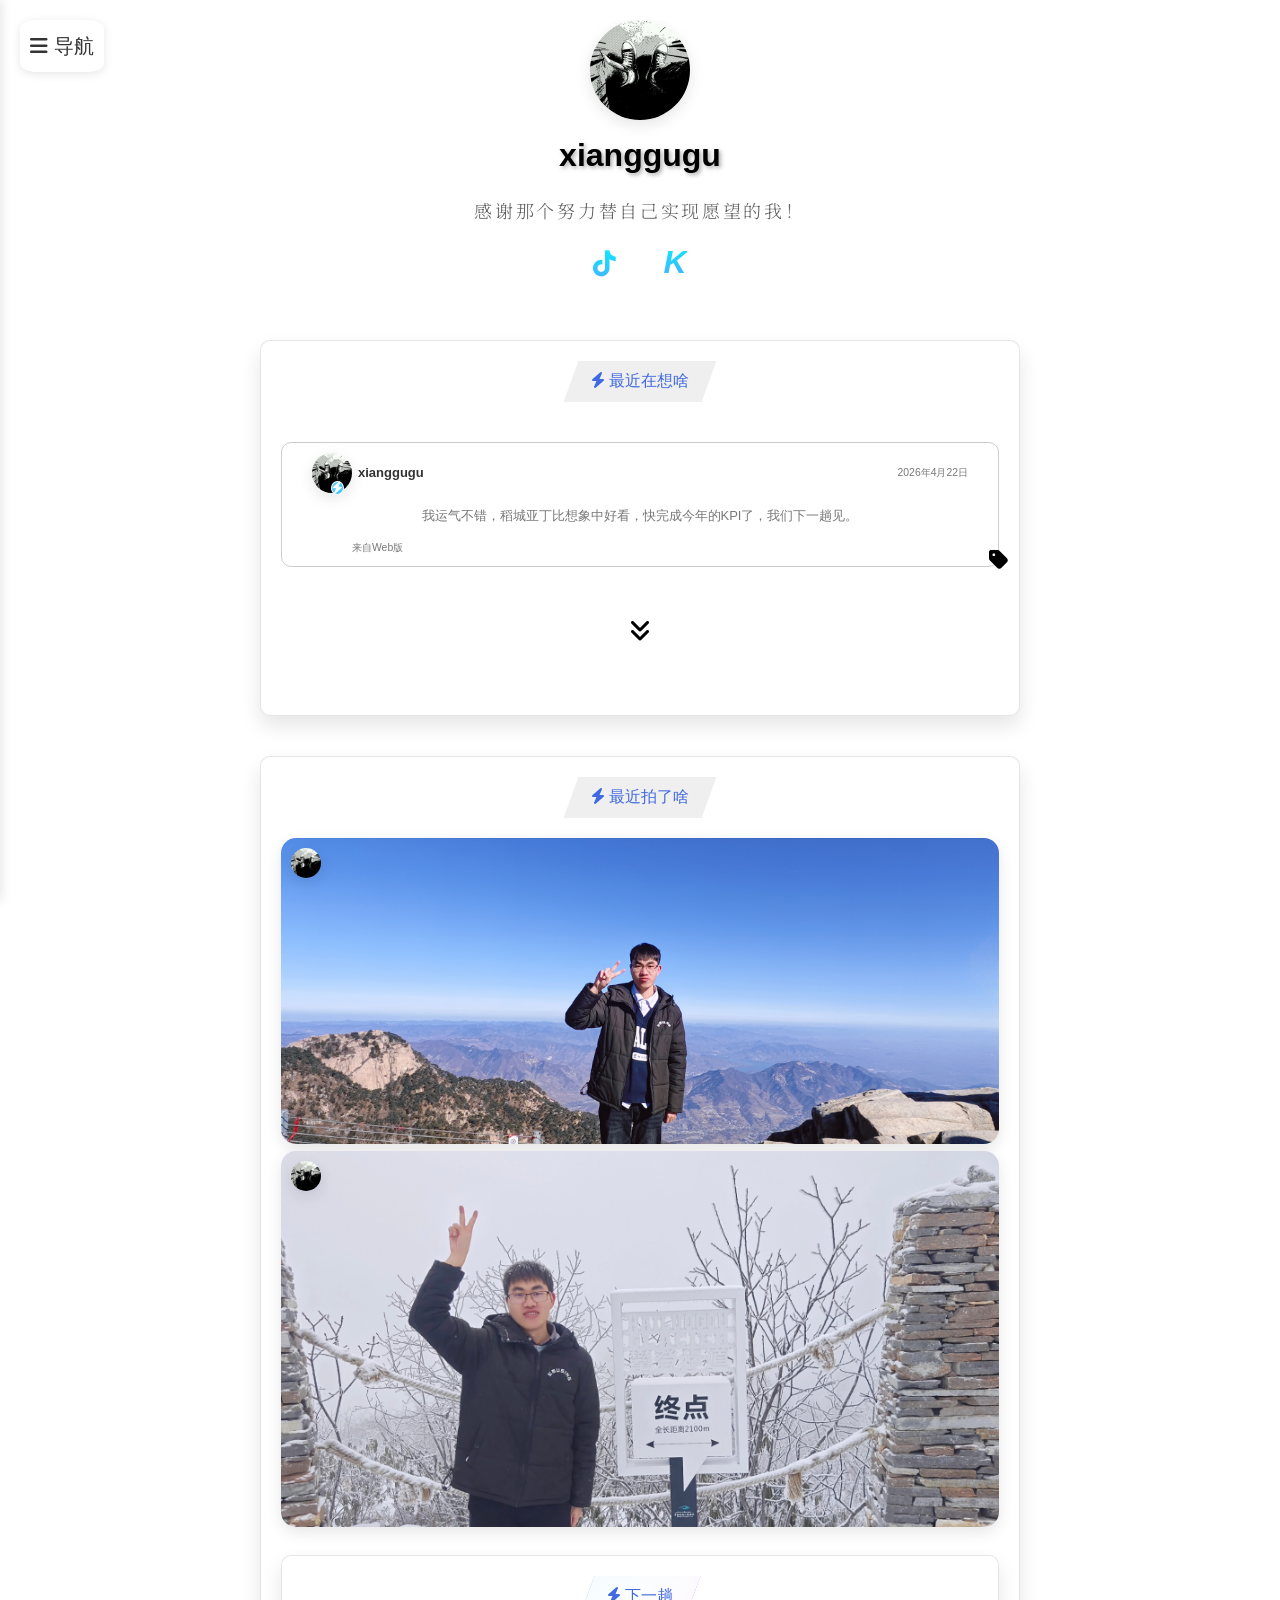
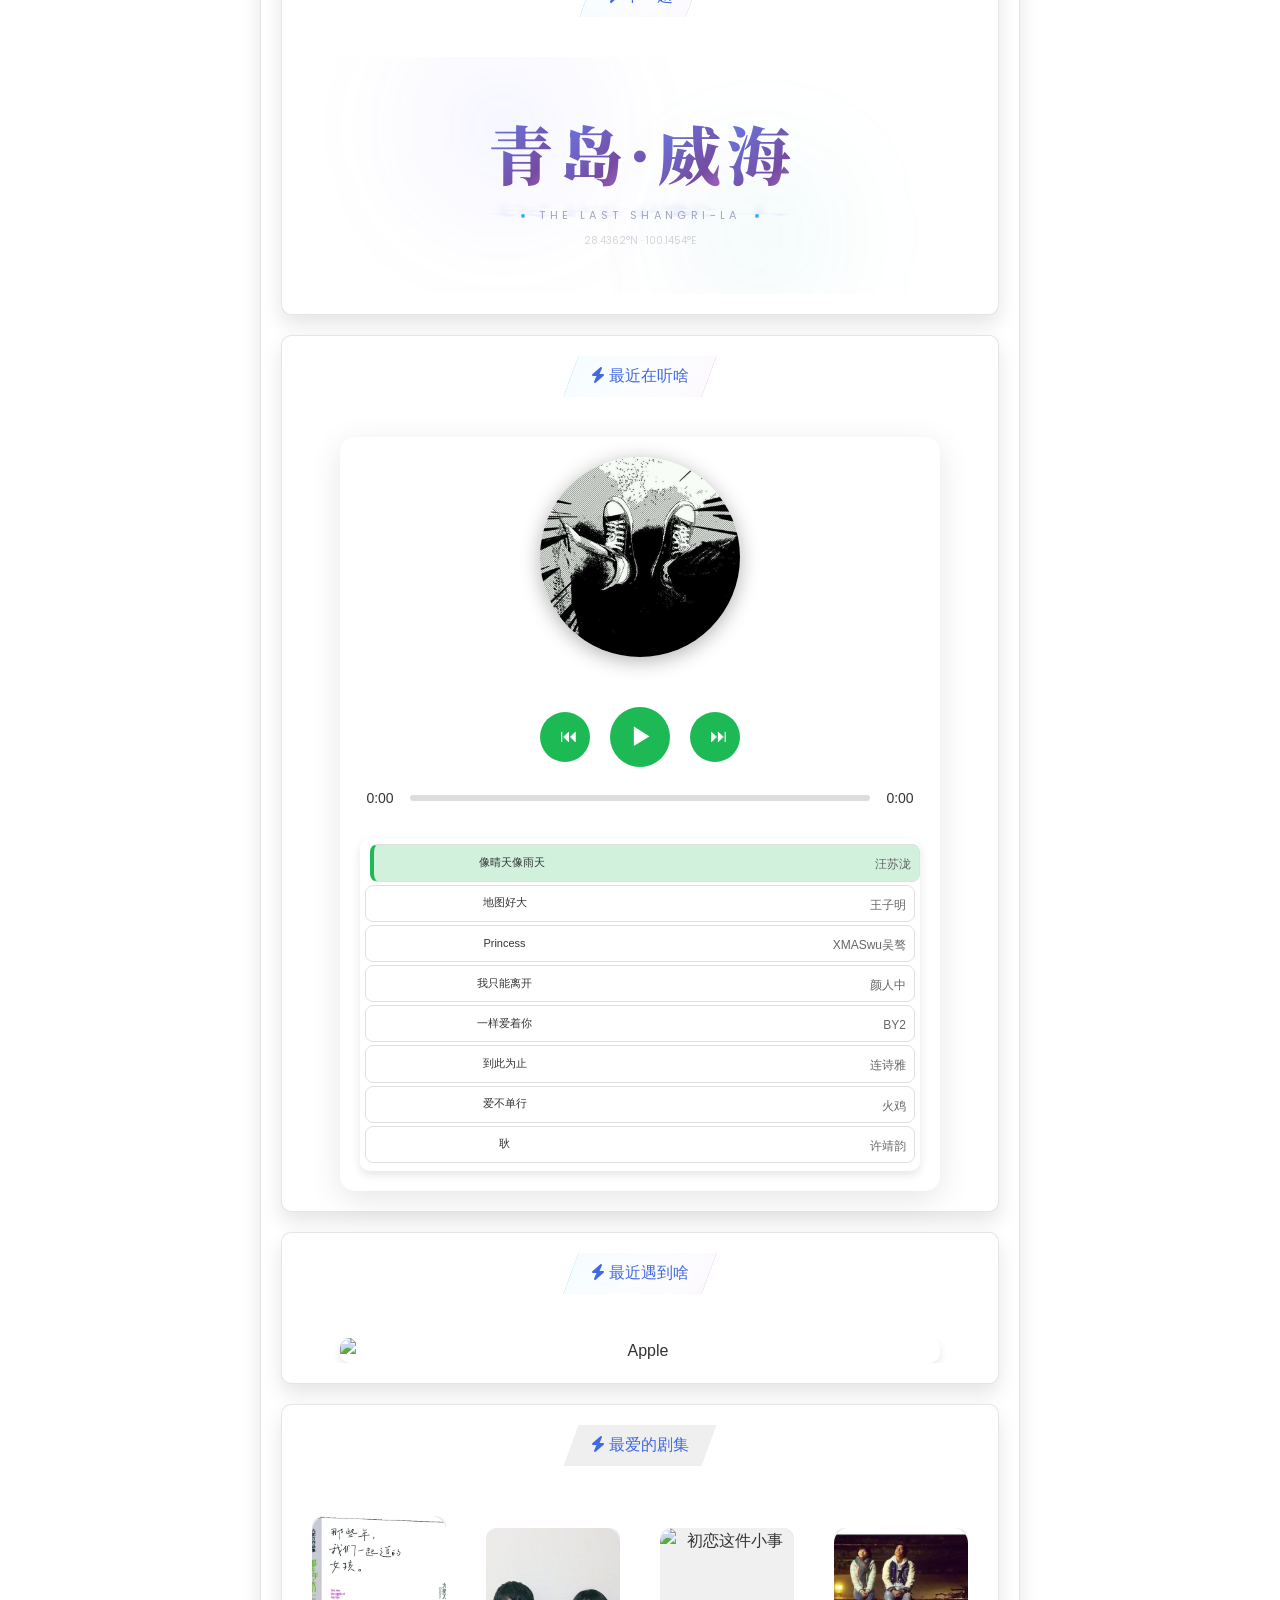
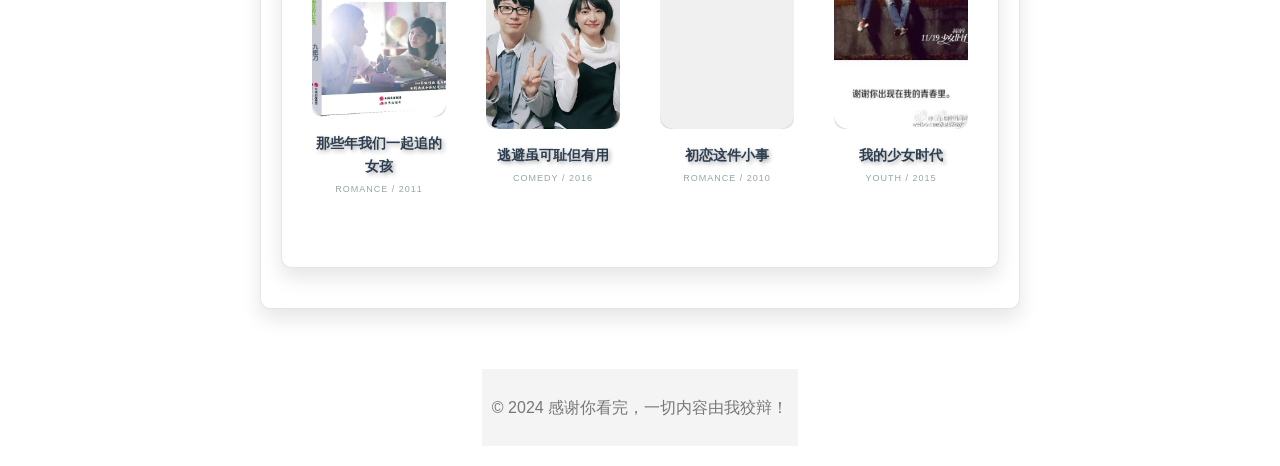
==== index.html @ d89e1ee8 "Update index.html" ====
<!DOCTYPE html>
<html lang="zh-CN">

<head>
	<meta charset="UTF-8">
	<!-- 其他标签 -->

	<meta name="viewport" content="width=device-width, initial-scale=1.0">
	<title>小罗的树屋</title>
	<link rel="preload" href="./3.woff2" as="font" type="font/woff2" crossorigin>
	<link rel="stylesheet" href="https://cdnjs.cloudflare.com/ajax/libs/animate.css/4.1.1/animate.min.css">
	<link rel="stylesheet" href="./style.css">
	<link rel="stylesheet" href="https://cdnjs.cloudflare.com/ajax/libs/aos/2.3.4/aos.css">
	<link href="https://fonts.googleapis.com/css2?family=Roboto+Slab:wght@400;700&display=swap" rel="stylesheet">
	<link rel="stylesheet" href="https://cdnjs.cloudflare.com/ajax/libs/font-awesome/5.15.3/css/all.min.css">
	<link href="https://at.alicdn.com/t/font_2410206_ecrz9h8xp6g.css" rel="stylesheet">
	<link rel="stylesheet" href="https://cdnjs.cloudflare.com/ajax/libs/font-awesome/6.4.0/css/all.min.css">
	<link href="https://fonts.googleapis.com/css2?family=Poppins:wght@300;400;600&display=swap" rel="stylesheet">
	<link href="https://fonts.googleapis.com/css2?family=Noto+Serif+SC:wght@700;900&display=swap" rel="stylesheet">


	<style>
		/* 使用 Flex 布局重新组织页面主体 */
		body {
			display: flex;
			flex-direction: column;
			align-items: center;

		}

		#treehouse,
		#tourist-photos,
		#my-house,
		#vlog,
		#interesting,
		#wishlist,
		#favorite-shows,
		#music-matrix,
		#little-secret,
		#travel-diary {
			width: 100%;
			margin: 20px 0;
			box-shadow: 0 10px 20px rgba(0, 0, 0, 0.1);

		}



		header {
			text-align: center;
			margin-bottom: 40px;
			position: relative;
		}

		header img {
			border-radius: 50%;
			width: 100px;
			height: 100px;
		}

		header h1 {
			margin: 10px 0;
			text-shadow: 2px 2px 4px #aaa;
		}

		.social-links {
			margin-top: 10px;
		}

		.social-links a {
			margin: 0 10px;
			display: inline-block;
		}

		.social-links img {
			width: 24px;
			height: 24px;
			border-radius: 50%;
		}

		.profile-nav {

			top: 10%;
			right: 70%;
			background-color: #333;
			color: #fff;

			border-radius: 20px;
			font-size: 16px;

			opacity: 0;


		}

		.content {
			margin-bottom: 40px;
			padding: 20px;
			border-radius: 10px;
			background-color: #fff;
			box-shadow: 0 4px 8px rgba(0, 0, 0, 0.1);
		}

		.blurred-border {
			border: 1px solid rgba(0, 0, 0, 0.1);
			box-shadow: 0 8px 16px rgba(0, 0, 0, 0.2);
			transition: box-shadow 0.3s ease-in-out;
		}

		.blurred-border:hover {
			box-shadow: 0 16px 32px rgba(0, 0, 0, 0.4);
		}

		.projects,
		.wishlist,
		.apple,
		.places {
			margin-bottom: 40px;
		}

		.projects,
		.wishlist {
			display: flex;
			justify-content: space-between;
			flex-wrap: wrap;
		}

		.project,
		.wish {
			flex: 1 1 calc(25% - 20px);
			margin-bottom: 20px;
			text-align: center;
			opacity: 0;
			animation: fadeIn 1s forwards;
			border-radius: 10px;
		}

		.project img,
		.wish img {
			width: 100%;
			max-width: 150px;
			display: block;
			margin: 0 auto 10px;
			border-radius: 10px;
		}

		.articles .article {

			opacity: 0;
			animation: fadeIn 1s forwards;
		}

		.apple-container {
			overflow: hidden;
			/* 防止图片放大时溢出容器 */
			display: flex;
			align-items: center;
			justify-content: center;
		}

		.apple img {
			width: 150px;
			margin-right: 20px;
			border-radius: 10px;
		}

		.apple .description {
			transition: opacity 0.5s;
		}

		.apple .description.hidden {
			opacity: 0;
		}

		.apple .extra-info {
			display: none;
			transition: opacity 0.5s;
		}

		.apple .description.hidden+.extra-info {
			display: block;
			opacity: 1;
		}

		.places img {
			width: 150px;
			display: block;
			margin: 0 auto 10px;
			border-radius: 10px;
		}

		.places p {
			text-align: center;
		}

		.footer {
			text-align: center;
			padding: 10px;
			background-color: #f4f4f4;
			margin-top: 40px;
		}

		@keyframes fadeIn {
			to {
				opacity: 1;
			}
		}

		.fade-in {
			animation: fadeIn 2s ease-in-out;
		}

		.happy-moments img {
			width: 100%;
			border-radius: 10px;
			margin-bottom: 10px;
		}

		.favorite-singers {
			display: flex;
			flex-wrap: wrap;
			justify-content: space-between;
		}

		.favorite-singers .singer {
			flex: 1 1 calc(33% - 10px);
			text-align: center;
			margin-bottom: 20px;
		}

		.favorite-singers .singer img {
			border-radius: 50%;
			width: 100px;
			height: 100px;
			display: block;
			margin: 0 auto 10px;
		}

		.singers-container {
			display: flex;
			flex-wrap: wrap;
			justify-content: space-between;
		}

		.singer {
			flex: 1 1 calc(50% - 10px);
			/* 每个歌手占据一半宽度，并留有适当的间距 */
			text-align: center;
			margin-bottom: 20px;
		}

		.singer img {
			border-radius: 50%;
			width: 100px;
			height: 100px;
			display: block;
			margin: 0 auto 10px;
		}

		h2,
		h3 {
			text-shadow: 2px 2px 4px #aaa;
		}

		p {
			text-shadow: 1px 1px 2px #aaa;
		}

		.search-container {
			text-align: center;
			margin: 20px 0;
			justify-content: center;
			align-items: center;

		}

		.search-input {
			padding: 13px;
			width: 300px;
			border: 1px solid #ccc;
			border-radius: 5px;
			font-size: 16px;
		}

		.search-message {
			margin-top: 10px;
			font-size: 18px;
			color: #333;
			display: none;
		}

		header p {
			color: black;
			font-size: 18px;
			margin: 10px 0;
			text-shadow: 2px 2px 4px #aaa;
		}

		/* 移除动画相关代码 */

		.content {
			text-align: center;
		}

		.happy-moments {
			margin-top: 40px;
		}

		video {
			max-width: 100%;
			height: auto;
		}

		*,
		*::before,
		*::after {
			box-sizing: border-box;
		}

		@keyframes rotate {
			100% {
				transform: rotate(1turn);
			}
		}

		.conic-title {
			position: relative;
			z-index: 1000;
			display: inline-block;
			padding: 10px 20px;
			border-radius: 10px;
			overflow: hidden;
			color: #2196F3;
			font-size: 2em;
			text-align: center;
		}

		.conic-title::before {
			content: '';
			position: absolute;
			z-index: -10;
			left: -50%;
			top: -50%;
			width: 200%;
			height: 200%;
			background-color: #1a232a;
			background-repeat: no-repeat;
			background-position: 0 0;
			background-image: conic-gradient(transparent, rgba(168, 239, 255, 1), transparent 30%);
			animation: rotate 4s linear infinite;
		}

		.conic-title::after {
			content: '';
			position: absolute;
			z-index: -1;
			left: 6px;
			top: 6px;
			width: calc(100% - 12px);
			height: calc(100% - 12px);
			background: white;
			border-radius: 5px;
		}

		.search-button {
			position: relative;

			background-color: #4CAF50;
			border: none;

			margin-top: -20px;
			text-align: center;
			text-decoration: none;
			display: inline-block;
			font-size: 14px;
			margin-left: 50px;
			cursor: pointer;
			border-radius: 25px;
			/* 加大圆角 */
			transition: all 0.3s ease;
			animation: color-change 5s infinite;
			perspective: 1000px;
		}

		@keyframes color-change {
			0% {
				background-color: #4CAF50;
			}

			25% {
				background-color: #f44336;
			}

			50% {
				background-color: #2196F3;
			}

			75% {
				background-color: #9C27B0;
			}

			100% {
				background-color: #4CAF50;
			}
		}

		.search-button:hover {
			transform: scale(1.1);
		}

		.search-button .border {
			position: absolute;
			top: 0;
			left: 0;
			width: 100%;
			height: 100%;
			border: 2px solid transparent;
			border-radius: 25px;
			/* 加大圆角 */
			animation: border-3d 4s infinite linear;
			transform-style: preserve-3d;
		}

		@keyframes border-3d {
			0% {
				border-color: rgba(255, 255, 255, 0.4);
				transform: rotate3d(1, 1, 1, 0deg);
			}

			25% {
				border-color: rgba(255, 255, 255, 0.6);
			}

			50% {
				border-color: rgba(255, 255, 255, 0.8);
			}

			75% {
				border-color: rgba(255, 255, 255, 0.6);
			}

			100% {
				border-color: rgba(255, 255, 255, 0.4);
				transform: rotate3d(1, 1, 1, 360deg);
			}
		}

		.search-button .border::before {
			content: '';
			position: absolute;
			top: -2px;
			left: -2px;
			width: calc(100% + 4px);
			height: calc(100% + 4px);
			border: 2px solid transparent;
			border-radius: 25px;
			/* 加大圆角 */
			animation: border-pulse 2s infinite linear;
		}

		@keyframes border-pulse {
			0% {
				border-color: rgba(255, 255, 255, 0.4);
				transform: scale(1);
			}

			50% {
				border-color: rgba(255, 255, 255, 0.8);
				transform: scale(1.1);
			}

			100% {
				border-color: rgba(255, 255, 255, 0.4);
				transform: scale(1);
			}
		}

		.search-button .border::after {
			content: '';
			position: absolute;
			top: -2px;
			left: -2px;
			width: calc(100% + 4px);
			height: calc(100% + 4px);
			border: 2px solid transparent;
			border-radius: 25px;
			/* 加大圆角 */
			animation: border-glow 2s infinite linear;
		}

		@keyframes border-glow {
			0% {
				border-color: rgba(255, 255, 255, 0.4);
				box-shadow: 0 0 10px rgba(255, 255, 255, 0.4);
			}

			50% {
				border-color: rgba(255, 255, 255, 0.8);
				box-shadow: 0 0 20px rgba(255, 255, 255, 0.8);
			}

			100% {
				border-color: rgba(255, 255, 255, 0.4);
				box-shadow: 0 0 10px rgba(255, 255, 255, 0.4);
			}
		}

		.search-button .border::before,
		.search-button .border::after {
			animation-delay: 1s;
		}

		.social-links {
			display: flex;
			justify-content: center;
			align-items: center;
			gap: 10px;

		}

		.animated-image {
			width: 100px;
			height: 100px;
			border-radius: 50%;
			background-color: #FFFFFF;
			overflow: hidden;
			position: relative;
			cursor: pointer;

		}

		.animated-image img {
			width: 35%;
			height: 35%;
			object-fit: cover;
			background-color: black;
			margin-top: 32px;

		}



		@keyframes ripple {
			0% {
				width: 0;
				height: 0;
				opacity: 1;
			}

			100% {
				width: 250%;
				height: 250%;
				opacity: 0;
			}
		}

		a.glow-link {
			color: pink;
			text-decoration: none;
			border: 2px solid transparent;
			padding: 5px 10px;
			border-radius: 20px;
			position: relative;
			display: inline-block;
			animation: border-glow 1s linear infinite;
		}

		@keyframes border-glow {
			0% {
				border-color: pink;
			}

			50% {
				border-color: transparent;
			}

			100% {
				border-color: pink;
			}
		}

		.projects {
			display: flex;
			justify-content: space-between;
			align-items: center;
			gap: 20px;
		}

		.project {
			flex: 1 1 calc(25% - 20px);
			background-color: #ffffff;
			padding: 15px;
			border-radius: 10px;
			box-shadow: 0 4px 8px rgba(0, 0, 0, 0.1);
			text-align: center;
		}

		.project img {
			width: 100%;
			/* 图片宽度调整为100%以适应项目容器 */
			border-radius: 10px;
			text-decoration: none;
		}

		.project h3,
		.project p {
			text-align: center;
			font-size: 14px;
			color: #000000;
			text-decoration: underline;
			text-decoration-color: white;
		}

		.more-link {
			cursor: pointer;
			color: blue;
			text-decoration: underline;
			display: block;
			text-align: center;
		}

		.arrow-container {
			text-align: center;
			margin-top: 5px;

		}

		.arrow {
			display: inline-block;
			border-left: 5px solid transparent;
			border-right: 5px solid transparent;
			border-top: 5px solid pink;
			animation: bounce 1s infinite;

		}

		@keyframes bounce {

			0%,
			20%,
			50%,
			80%,
			100% {
				transform: translateY(0);
			}

			40% {
				transform: translateY(3px);
			}

			60% {
				transform: translateY(1px);
			}
		}

		.hidden-card {
			display: none;
			margin-top: 10px;
			padding: 10px;
			border: 1px solid #ccc;
			border-radius: 20px;
			background-color: #f9f9f9;
			text-align: center;
		}

		.content.blurred-border {
			border: 1px solid rgba(0, 0, 0, 0.1);
			box-shadow: 0 8px 16px rgba(0, 0, 0, 0.2);
			transition: box-shadow 0.3s ease-in-out;
		}

		.more-linky {
			cursor: pointer;
			color: blue;
			text-decoration: underline;
			display: block;
			text-align: center;
		}

		.arrow-containery {
			text-align: center;
			margin-top: 5px;

		}

		.arrowy {
			display: inline-block;
			border-left: 5px solid transparent;
			border-right: 5px solid transparent;
			border-top: 5px solid pink;
			animation: bounce 1s infinite;

		}

		@keyframes bounce {

			0%,
			20%,
			50%,
			80%,
			100% {
				transform: translateY(0);
			}

			40% {
				transform: translateY(3px);
			}

			60% {
				transform: translateY(1px);
			}
		}

		.hidden-cardy {
			display: none;
			margin-top: 10px;
			padding: 10px;
			border: 1px solid #ccc;
			border-radius: 25px;
			background-color: #f9f9f9;
			text-align: center;
		}

		.contenty.blurred-border {
			border: 1px solid rgba(0, 0, 0, 0.1);
			box-shadow: 0 8px 16px rgba(0, 0, 0, 0.2);
			transition: box-shadow 0.3s ease-in-out;
		}





		.music-card {
			display: none;
			flex-direction: row;
			align-items: center;
			margin-left: 20px;
			/* 律动在右边 */
		}

		.music-card.active {
			display: flex;
		}

		.music-card .bar {
			width: 2px;
			background-color: #3498db;
			margin: 0 1px;
			animation: wave 1s infinite ease-in-out;
			animation-delay: calc(var(--delay) * 1s);
			height: 30px;
			/* 固定高度 */
		}

		@keyframes wave {

			0%,
			100% {
				height: 10px;
			}

			50% {
				height: calc(var(--height) * 1px);
			}
		}

		.content {
			margin-top: 20px;
			padding: 20px;
			background-color: #fff;
			box-shadow: 0 2px 5px rgba(0, 0, 0, 0.1);
		}

		.music-container {
			display: flex;
			flex-wrap: wrap;
			justify-content: space-around;
		}

		.music-player {
			margin: 10px;
			text-align: center;

		}


		.containerp {
			display: flex;
			justify-content: space-between;
			width: 80%;
			z-index: 1000;
		}

		.vinyl {
			width: 200px;
			height: 200px;
			background-size: cover;
			border-radius: 50%;
			animation: spin 5s linear infinite;
			animation-play-state: paused;

		}

		.vinyl.playing {
			animation-play-state: running;
		}

		@keyframes spin {
			from {
				transform: rotate(0deg);
			}

			to {
				transform: rotate(360deg);
			}
		}

		.controls {
			margin-top: 20px;
			text-align: center;

		}

		button {
			padding: 10px 20px;
			font-size: 16px;
			cursor: pointer;

		}



		.waveform {
			display: flex;
			justify-content: center;
			align-items: flex-end;
			height: 50px;
			margin-top: 10px;
		}

		.waveform div {
			width: 5px;
			background-color: hotpink;
			margin: 0 2px;
			animation: wave 1s ease-in-out infinite;
			animation-play-state: paused;
		}

		.waveform div:nth-child(2) {
			animation-delay: 0.1s;
		}

		.waveform div:nth-child(3) {
			animation-delay: 0.2s;
		}

		.waveform div:nth-child(4) {
			animation-delay: 0.3s;
		}

		.waveform div:nth-child(5) {
			animation-delay: 0.4s;
		}

		.waveform div:nth-child(6) {
			animation-delay: 0.5s;
		}

		.waveform div:nth-child(7) {
			animation-delay: 0.6s;
		}

		.waveform div:nth-child(8) {
			animation-delay: 0.7s;
		}

		.waveform div:nth-child(9) {
			animation-delay: 0.8s;
		}

		.waveform div:nth-child(10) {
			animation-delay: 0.9s;
		}

		@keyframes wave {

			0%,
			100% {
				height: 10px;
			}

			50% {
				height: 30px;
			}
		}

		iframe {
			display: block;
			width: 100%;
			height: 600px;
			border: none;
			margin: 50px auto;
			max-height: 600px;
			/* 设置最大高度 */
		}

		.song-list ul {
			list-style-type: none;
			/* 去掉列表项前面的点 */
			padding: 0;
		}

		.play-icon {
			margin-right: 5px;
			color: deeppink;
		}

		.clickable-song {
			cursor: pointer;
			/* 让用户知道可以点击 */
			padding: 10px;
			border-bottom: 1px solid #ccc;
			transition: background-color 0.3s, color 0.3s;
			/* 添加过渡效果 */
			background-color: #f9f9f9;
			/* 默认背景颜色 */
			color: #333;
			/* 默认文字颜色 */
		}

		.clickable-song:hover,
		.clickable-song:active {
			background-color: #007BFF;
			/* 鼠标悬停或点击时改变背景颜色 */
			color: #fff;
			/* 鼠标悬停或点击时改变文字颜色 */
		}

		.clickable-song:hover .play-icon,
		.clickable-song:active .play-icon {
			color: #fff;
			/* 鼠标悬停或点击时改变图标颜色 */
		}

		/* 确保图片宽度适应屏幕 */
		.apple-container img {
			width: 100%;
			max-width: 600px;
			/* 设置最大宽度，防止在大屏幕上图片过大 */
			height: auto;
			/* 自动调整高度以保持图片比例 */
			border-radius: 10px;
			object-fit: cover;
			box-shadow: 0 4px 8px rgba(0, 0, 0, 0.1);
			transition: transform 0.3s ease;
			/* 添加过渡效果 */
		}

		.apple-container img:hover {
			transform: scale(2.1);
			/* 鼠标悬停时图片放大1.1倍 */
		}

		/* 使用媒体查询调整布局 */
		@media (max-width: 768px) {
			.apple-container img {
				max-width: 100%;
				/* 在手机端确保图片宽度为100% */
			}
		}

		.side-nav {
			position: fixed;
			left: -300px;
			top: 0;
			width: 300px;
			height: 100%;
			background-color: #ffffff;
			transition: left 0.5s cubic-bezier(0.77, 0, 0.175, 1);
			box-shadow: 2px 0 10px rgba(0, 0, 0, 0.1);
			z-index: 1000;
			overflow-y: auto;
		}

		.side-nav.open {
			left: 0;
		}

		.side-nav ul {
			list-style-type: none;
			padding: 0;
			margin-top: 80px;
			z-index: 1000;
		}

		.side-nav ul li {
			padding: 0;
			z-index: 1000;

		}

		.side-nav ul li a {
			color: #333;
			text-decoration: none;
			font-size: 16px;
			display: block;
			padding: 12px 20px;
			position: relative;
			transition: all 0.3s ease;
			font-weight: 400;
			z-index: 1000;
		}

		.toggle-btn {
			position: fixed;
			top: 20px;
			left: 20px;
			cursor: pointer;
			font-size: 20px;
			color: #333;
			padding: 10px;
			border: none;
			background-color: #ffffff;
			border-radius: 18%;
			box-shadow: 0 2px 10px rgba(0, 0, 0, 0.1);
			transition: all 0.3s ease;
			z-index: 1001;
		}

		.toggle-btn:hover {
			background-color: #f0f0f0;
		}

		.toggle-btn i {
			transition: transform 0.3s ease;
		}

		.audio-card {
			position: fixed;
			/* 修改为 fixed 或 absolute */
			bottom: 20px;
			/* 调整到你希望的位置 */
			left: 20px;
			/* 调整到你希望的位置 */
			background-color: transparent;
			/* 修改为透明背景 */
			box-shadow: none;
			/* 移除阴影效果 */
			padding: 2em;
			align-items: center;
			margin-left: -20px;
			/* 确保按钮靠左对齐 */
			top: 50px;

			font-size: 12px;

		}


		.audio-controlsf button {
			background-color: #393939;
			color: #fff;
			border: none;
			cursor: pointer;
			border-radius: 10px;
			font-size: 12px;
			width: 90px;

			display: block;
			/* 确保按钮在一行显示 */
			margin: 10px 0;
			/* 调整按钮之间的间距 */
		}


		.login-message {
			font-size: 14px;
			color: #03A9F4;
			text-align: center;
			margin-top: 20px;
			padding: 10px;
			background-color: #f0f2f5;
			border-radius: 5px;
		}

		.side-nav ul li a:hover {
			background-color: #f0f2f5;
			color: #1877f2;
		}

		.side-nav ul li a::after {
			content: '\f054';
			font-family: 'Font Awesome 5 Free';
			font-weight: 900;
			position: absolute;
			right: 40px;
			top: 50%;
			transform: translateY(-50%);
			color: #888;
			transition: all 0.3s ease;
			opacity: 0;
		}

		.side-nav ul li a:hover::after {
			opacity: 1;
			right: 15px;
			color: #1877f2;
		}

		.close-btn {
			position: absolute;
			right: 40px;
			top: 20px;
			cursor: pointer;
			color: #333;
			font-size: 24px;
			border: none;
			background-color: transparent;
			transition: all 0.3s ease;
		}

		.close-btn:hover {
			color: #1877f2;
		}



		/* 统一字体和字号 */
		body {
			font-family: Arial, sans-serif;
			font-size: 16px;

		}

		h1 {
			font-size: 32px;
			color: #333;
			opacity: 0;
			animation: fadeInTitle 2s ease forwards;
			text-shadow: 0 0 10px var(--main-color);
		}

		h2 {
			font-size: 28px;
			color: #555;
			opacity: 0;
			animation: fadeInTitle 2s ease forwards;
			text-shadow: 0 0 10px var(--main-color);
		}



		p {
			color: #777;
			text-shadow: 0 0 10px var(--main-color);
		}

		/* 突出关键文本 */
		.key-text {
			font-weight: bold;
			color: #007BFF;
		}

		@keyframes fadeInTitle {
			to {
				opacity: 1;
			}
		}


		/* 视频播放器样式 */
		video {
			border: 2px solid #ccc;
			border-radius: 10px;
		}

		/* 平板电脑及以下屏幕 */
		@media (max-width: 768px) {

			#treehouse,
			#tourist-photos,
			#my-house,
			#vlog,
			#interesting,
			#wishlist,
			#favorite-shows,
			#music-matrix,
			#little-secret,
			#travel-diary {
				width: 90%;
			}

			h1 {
				font-size: 28px;
			}

			h2 {
				font-size: 24px;
			}
		}

		/* 手机屏幕 */
		@media (max-width: 480px) {

			#treehouse,
			#tourist-photos,
			#my-house,
			#vlog,
			#interesting,
			#wishlist,
			#favorite-shows,
			#music-matrix,
			#little-secret,
			#travel-diary {
				width: 100%;
			}

			h1 {
				font-size: 24px;
			}

			h2 {
				font-size: 20px;
			}

			p {
				font-size: 14px;
			}
		}

		/* 鼠标悬停效果 */
		a:hover {
			background-color: #f0f0f0;
		}

		button:hover {
			background-color: #007BFF;
			color: #fff;
		}

		a {
			cursor: pointer;
		}

		button:focus {
			animation: glowEffect 1s ease forwards;
		}

		@keyframes glowEffect {
			0% {
				box-shadow: 0 0 0 0 rgba(255, 255, 0, 0.5);
			}

			100% {
				box-shadow: 0 0 20px 10px rgba(255, 255, 0, 0.5);
			}
		}

		@media (min-width: 768px) {
			#music-matrix {
				flex-direction: row;
				justify-content: space-between;
				align-items: flex-start;
			}
		}





		/* 全新音乐播放器样式 */
		.music-player-container {
			display: flex;
			flex-direction: column;
			align-items: center;
			gap: 20px;
			max-width: 600px;
			margin: 0 auto;
			padding: 20px;
			background: rgba(255, 255, 255, 0.1);
			border-radius: 15px;
			backdrop-filter: blur(10px);
			box-shadow: 0 8px 32px rgba(0, 0, 0, 0.1);
		}

		.album-cover-section {
			position: relative;
			width: 200px;
			height: 200px;
		}

		.album-cover {
			width: 100%;
			height: 100%;
			border-radius: 50%;
			object-fit: cover;
			box-shadow: 0 4px 20px rgba(0, 0, 0, 0.3);
			animation: rotate 20s linear infinite;
			animation-play-state: paused;
		}

		.player-controls {
			display: flex;
			flex-direction: column;
			align-items: center;
			width: 100%;
			gap: 15px;
		}

		.control-buttons {
			display: flex;
			justify-content: center;
			align-items: center;
			gap: 20px;
		}

		.control-btn {
			background: #1db954;
			color: white;
			border: none;
			border-radius: 50%;
			width: 50px;
			height: 50px;
			font-size: 18px;
			cursor: pointer;
			transition: all 0.3s ease;
		}

		.control-btn:hover {
			transform: scale(1.1);
			box-shadow: 0 0 15px rgba(29, 185, 84, 0.5);
		}

		.play-pause-btn {
			width: 60px;
			height: 60px;
			font-size: 24px;
		}

		.progress-section {
			display: flex;
			align-items: center;
			width: 100%;
			gap: 10px;
		}

		.time {
			font-size: 14px;
			color: #333;
			min-width: 40px;
			text-align: center;
		}

		.progress-bar-container {
			flex: 1;
			height: 6px;
			background: #ddd;
			border-radius: 3px;
			cursor: pointer;
			position: relative;
		}

		.progress-bar {
			height: 100%;
			background: #1db954;
			border-radius: 3px;
			width: 0%;
			transition: width 0.1s linear;
		}

		.playlist-section {
			width: 100%;
			background: rgba(255, 255, 255, 0.8);
			border-radius: 10px;
			padding: 15px;
			box-shadow: 0 4px 10px rgba(0, 0, 0, 0.1);
		}

		.playlist-section h3 {
			margin-top: 0;
			margin-bottom: 15px;
			color: #333;
			text-align: center;
		}

		.song-list {
			list-style: none;
			padding: 0;
			margin: 0;
			max-height: 300px;
			overflow-y: auto;
		}

		.song-list li {
			padding: 12px 15px;
			margin-bottom: 8px;
			background: white;
			border-radius: 8px;
			cursor: pointer;
			transition: all 0.3s ease;
			border: 1px solid #e0e0e0;
		}

		.song-list li:hover,
		.song-list li.active {
			background: rgba(29, 185, 84, 0.2);
			transform: translateX(5px);
		}

		.song-list li.active {
			border-left: 4px solid #1db954;
		}

		.song-info {
			display: flex;
			flex-direction: column;
		}

		.song-title {
			font-weight: bold;
			color: #333;
			font-size: 16px;
		}

		.song-artist {
			color: #666;
			font-size: 14px;
			margin-top: 4px;
		}

		@keyframes rotate {
			from {
				transform: rotate(0deg);
			}

			to {
				transform: rotate(360deg);
			}
		}

		#music-matrix {
			display: flex;
			flex-direction: column;
			align-items: center;
			padding: 20px;
			border-radius: 10px;

		}

		/* 添加到现有的CSS中 */
		/* 添加到现有的CSS中 */
		.project {
			position: relative;
			/* 确保箭头可以定位 */
			overflow: hidden;
			/* 确保毛玻璃效果不会溢出 */
		}

		/* 添加到现有的CSS中 */
		.project .arrow-icon {
			position: absolute;
			top: 50%;
			left: 50%;
			transform: translate(-50%, -50%);
			opacity: 0;
			transition: opacity 0.3s ease;
			z-index: 2;
			/* 确保箭头在毛玻璃效果之上 */
			font-size: 24px;
			/* 调整箭头的大小 */
			color: #2196F3;
		}

		.project:hover .arrow-icon {
			opacity: 1;
			color: darkgreen;
		}

		.project .blur-overlay {
			position: absolute;
			top: 0;
			left: 0;
			width: 100%;
			height: 100%;
			background: rgba(255, 255, 255, 0.5);
			/* 毛玻璃背景 */
			backdrop-filter: blur(5px);
			/* 毛玻璃效果 */
			opacity: 0;
			transition: opacity 0.3s ease;
			z-index: 1;
			/* 确保毛玻璃效果在内容之下，箭头之上 */
		}

		.project:hover .blur-overlay {
			opacity: 1;
			color: darkgreen;
		}

		/* 全新音乐播放器样式 */
		.music-player {
			width: 100%;
			max-width: 600px;
			margin: 0 auto;
			background: rgba(255, 255, 255, 0.1);
			border-radius: 15px;
			backdrop-filter: blur(10px);
			box-shadow: 0 8px 32px rgba(0, 0, 0, 0.1);
			padding: 20px;
			box-sizing: border-box;
		}

		.player-container {
			display: flex;
			flex-direction: column;
			align-items: center;
		}

		.album-art {
			width: 200px;
			height: 200px;
			border-radius: 50%;
			overflow: hidden;
			margin-bottom: 30px;
			box-shadow: 0 4px 20px rgba(0, 0, 0, 0.3);
		}

		.album-art img {
			width: 100%;
			height: 100%;
			object-fit: cover;
			animation: rotate 20s linear infinite;
			animation-play-state: paused;
		}

		@keyframes rotate {
			from {
				transform: rotate(0deg);
			}

			to {
				transform: rotate(360deg);
			}
		}

		.controls {
			display: flex;
			justify-content: center;
			align-items: center;
			margin-bottom: 20px;
			gap: 20px;
		}

		.control-btn {
			background: #1db954;
			color: white;
			border: none;
			border-radius: 50%;
			width: 50px;
			height: 50px;
			font-size: 18px;
			cursor: pointer;
			transition: all 0.3s ease;
		}

		.control-btn:hover {
			transform: scale(1.1);
			box-shadow: 0 0 15px rgba(29, 185, 84, 0.5);
		}

		.play-btn {
			width: 60px;
			height: 60px;
			font-size: 24px;
		}

		.progress-container {
			display: flex;
			align-items: center;
			width: 100%;
			gap: 10px;
			margin-bottom: 30px;
		}

		.progress-container span {
			font-size: 14px;
			color: #333;
			min-width: 40px;
			text-align: center;
		}

		.progress-bar {
			flex: 1;
			height: 6px;
			background: #ddd;
			border-radius: 3px;
			cursor: pointer;
			position: relative;
		}

		.progress {
			height: 100%;
			background: #1db954;
			border-radius: 3px;
			width: 0%;
			transition: width 0.1s linear;
		}

		.playlist-container {
			width: 100%;
			background: rgba(255, 255, 255, 0.8);
			border-radius: 10px;
			padding: 5px;
			box-shadow: 0 4px 10px rgba(0, 0, 0, 0.1);
		}

		.playlist-container h3 {
			display: none;
		}

		#playlist {
			list-style: none;
			padding: 0;
			margin: 0;
			max-height: none;
			overflow-y: visible;
		}

		#playlist li {
			padding: 6px 8px;
			margin-bottom: 3px;
			background: white;
			border-radius: 8px;
			cursor: pointer;
			transition: all 0.3s ease;
			border: 1px solid #e0e0e0;
			font-size: 11px;
		}

		#playlist li:hover,
		#playlist li.active {
			background: rgba(29, 185, 84, 0.2);
			transform: translateX(5px);
		}

		#playlist li.active {
			border-left: 4px solid #1db954;
		}

		.song-info {
			display: flex;
			flex-direction: row;
			align-items: center;
			justify-content: space-between;
		}

		.song-title {
			color: #333;
			font-size: 11px;
			white-space: nowrap;
			overflow: hidden;
			text-overflow: ellipsis;
			flex: 1;
			font-weight: normal;
		}

		.song-artist {
			color: #666;
			font-size: 12px;
			white-space: nowrap;
			overflow: hidden;
			text-overflow: ellipsis;
			margin-left: 10px;
			flex: 1;
			text-align: right;
		}

		#secret-image {
			filter: blur(10px);
			transition: filter 0.3s ease;
		}

		#decrypt-button {
			background-color: white;
			/* 默认背景颜色 */
			color: white;
			/* 默认文字颜色 */
			border: none;
			padding: 10px 20px;
			text-align: center;
			text-decoration: none;
			display: inline-block;
			font-size: 16px;
			margin: 4px 2px;
			cursor: pointer;
			border-radius: 5px;
			transition: background-color 0.3s ease;
			/* 添加过渡效果 */
			border: 1px solid;
			width: 30%;
		}

		#decrypt-button:hover {
			background-color: #4CAF50;
			/* 悬停时的背景颜色 */
		}

		#submit-password {
			background-color: white;
			/* 默认背景颜色 */
			color: black;
			/* 默认文字颜色 */
			border: none;
			padding: 10px 20px;
			text-align: center;
			text-decoration: none;
			display: inline-block;
			font-size: 16px;
			margin: 4px 2px;
			cursor: pointer;
			border-radius: 5px;
			transition: background-color 0.3s ease;
			/* 添加过渡效果 */
			border: 1px solid;
			width: 80%;
		}

		#ask-button {
			background-color: white;
			/* 默认背景颜色 */
			color: black;
			/* 默认文字颜色 */
			border: none;
			padding: 10px 20px;
			text-align: center;
			text-decoration: none;
			display: inline-block;
			font-size: 16px;
			margin: 4px 2px;
			cursor: pointer;
			border-radius: 5px;
			transition: background-color 0.3s ease;
			/* 添加过渡效果 */
			border: 1px solid;
			width: 80%;
			z-index: 11000;
		}

		#submit-password:hover {
			background-color: #4CAF50;
			/* 悬停时的背景颜色 */
		}

		#ask-button:hover {
			background-color: #4CAF50;
			/* 悬停时的背景颜色 */
		}

		#password-input::placeholder {
			color: red;
		}

		.title-button {


			border: none;
			width: auto;







			color: royalblue;
			font-family: 'Orbitron', sans-serif;
			position: relative;
			overflow: hidden;


			transform: skew(-20deg);
		}

		@keyframes animate {
			0% {
				background-position: 0%;
			}

			100% {
				background-position: 400%;
			}
		}

		.title-button::before {
			content: '';
			position: absolute;
			top: -5px;
			left: -5px;
			right: -5px;
			bottom: -5px;
			z-index: -1;

			background-size: 400%;
			border-radius: 0;
			opacity: 1;
			filter: blur(15px);
			animation: animate 8s linear infinite;
			transform: skew(-20deg);
		}



		@keyframes move1 {

			0%,
			100% {
				clip-path: polygon(0 0, 100% 0, 100% 2px, 0 2px);
			}

			25% {
				clip-path: polygon(100% 0, 100% 100%, 98% 100%, 98% 0);
			}

			50% {
				clip-path: polygon(100% 100%, 0 100%, 0 98%, 100% 98%);
			}

			75% {
				clip-path: polygon(0 100%, 0 0, 2px 0, 2px 100%);
			}
		}

		@keyframes move2 {

			0%,
			100% {
				clip-path: polygon(0 100%, 0 0, 2px 0, 2px 100%);
			}

			25% {
				clip-path: polygon(0 0, 100% 0, 100% 2px, 0 2px);
			}

			50% {
				clip-path: polygon(100% 0, 100% 100%, 98% 100%, 98% 0);
			}

			75% {
				clip-path: polygon(100% 100%, 0 100%, 0 98%, 100% 98%);
			}
		}

		.glow {
			position: absolute;
			top: -10px;
			left: -10px;
			right: -10px;
			bottom: -10px;
			z-index: -2;
			background: linear-gradient(90deg, #47d1ff, #ff69e1, #ffff80, #47d1ff);
			background-size: 400%;
			border-radius: 0;
			opacity: 1;
			filter: blur(15px);
			animation: animate 8s linear infinite;
			transform: skew(-20deg);
			mix-blend-mode: screen;
			box-shadow: 0 0 30px 20px rgba(255, 255, 255, 0.5);
		}

		.super-glow {
			position: absolute;
			top: -20px;
			left: -20px;
			right: -20px;
			bottom: -20px;
			z-index: -3;
			background: linear-gradient(90deg, #47d1ff, #ff69e1, #ffff80, #47d1ff);
			background-size: 400%;
			border-radius: 0;
			opacity: 1;
			filter: blur(30px);
			animation: animate 8s linear infinite;
			transform: skew(-20deg);
			mix-blend-mode: screen;
		}





		.title-button span {
			display: inline-block;
			transform: skew(20deg);
		}

		@keyframes crack {
			0% {
				transform: skew(-20deg);
			}

			20% {
				transform: skew(-20deg) translate(-10px, -10px);
			}

			40% {
				transform: skew(-20deg) translate(10px, 10px);
			}

			60% {
				transform: skew(-20deg) translate(-5px, 5px);
			}

			80% {
				transform: skew(-20deg) translate(5px, -5px);
			}

			100% {
				transform: skew(-20deg);
			}
		}



		@keyframes glitch {
			0% {
				transform: skew(20deg);
			}

			20% {
				transform: skew(20deg) translate(2px, 2px);
				color: #ff00ff;
			}

			40% {
				transform: skew(20deg) translate(-2px, -2px);
				color: #00ffff;
			}

			60% {
				transform: skew(20deg) translate(2px, -2px);
				color: #ffff00;
			}

			80% {
				transform: skew(20deg) translate(-2px, 2px);
				color: #00ff00;
			}

			100% {
				transform: skew(20deg);
			}
		}

		@keyframes boltFlash {
			0% {
				opacity: 0;
			}

			50% {
				opacity: 1;
			}

			100% {
				opacity: 0;
			}
		}

		.title-button span i {
			animation: boltFlash 1s ease-in-out infinite;
		}

		hr {
			display: none;
			/* 隐藏 <hr> 标签 */
		}


		header {
			position: relative;
			/* 确保子元素的定位是相对于header */
			overflow: hidden;
			/* 防止毛玻璃效果溢出 */
		}

		header::before {
			content: '';
			position: absolute;
			top: 0;
			left: 0;
			width: 100%;
			height: 100%;
			background: inherit;
			/* 继承header的背景 */
			backdrop-filter: blur(10px);
			/* 毛玻璃效果 */
			z-index: -1;
			/* 确保毛玻璃效果在内容后面 */
		}

		.article {
			background: white;
			border-radius: 10px;
			padding: 10px;

			border: 1px solid #ccc;


		}

		.article-header {
			display: flex;
			align-items: center;

		}

		.avatar {
			width: 40px;
			height: 40px;
			border-radius: 50%;
			margin-right: 10px;
		}

		.author-info {
			display: flex;
			flex-direction: column;
		}

		.author {
			font-weight: bold;
			color: #333;
			margin-left: 6px;
		}

		.date {
			font-size: 12px;
			color: #777;
			margin-right: 20px;
		}

		.article-content h3 {
			margin: 0;
			font-size: 14px;
			color: black;
			font-weight: normal;
			/* 设置字体不加粗 */

		}

		#password-input {
			padding: 12px 20px;
			margin-bottom: 10px;
			width: 100%;
			border-radius: 30px;
			border: none;
			background-color: #f9f9f9;
			box-shadow: 0 4px 10px rgba(0, 0, 0, 0.1);
			transition: box-shadow 0.3s ease, transform 0.3s ease;
			font-size: 16px;
			color: #333;
			z-index: 11000;
		}

		#password-input:focus {
			outline: none;
			box-shadow: 0 4px 15px rgba(0, 0, 0, 0.2);
			transform: translateY(-2px);
		}

		#password-input::placeholder {
			color: #aaa;
			font-style: italic;
		}

		.food-title,
		.drink-title {
			font-family: 'MaoBiTi', 'SimSun', serif;
			font-size: 36px;
			text-align: center;
			color: #FF6B6B;
			margin: 30px 0;
			position: relative;
			display: inline-block;
			padding: 10px 20px;
			overflow: hidden;
		}

		.drink-titlel {
			font-family: 'MaoBiTi', 'SimSun', serif;
			font-size: 36px;
			text-align: center;
			color: #FF6B6B;
			margin: 30px 0;
			position: relative;
			display: inline-block;
			padding: 10px 20px;
			overflow: hidden;
		}

		.food-title::before,
		.drink-title::before {
			content: '';
			position: absolute;
			top: 0;
			left: -100%;
			width: 100%;
			height: 100%;
			background: linear-gradient(90deg, transparent, rgba(255, 255, 255, 0.4), transparent);
			transition: 0.5s;
			animation: shine 3s infinite;
		}

		.drink-titlel::before {
			content: '';
			position: absolute;
			top: 0;
			left: -100%;
			width: 100%;
			height: 100%;
			background: linear-gradient(90deg, transparent, rgba(255, 255, 255, 0.4), transparent);
			transition: 0.5s;
			animation: shine 3s infinite;
		}

		@keyframes shine {
			0% {
				left: -100%;
			}

			100% {
				left: 100%;
			}
		}

		.food-title i,
		.drink-title i {
			margin-right: 10px;
			font-size: 0.8em;
			animation: bounce 2s infinite;
		}

		.drink-titlel i {
			margin-right: 10px;
			font-size: 0.8em;
			animation: bounce 2s infinite;
		}



		img {
			display: block;
			margin: 0 auto;
			max-width: 100%;
			border-radius: 15px;
			box-shadow: 0 5px 15px rgba(0, 0, 0, 0.1);
			transition: all 0.3s ease;
		}

		img:hover {
			transform: scale(1.05) rotate(2deg);
		}

		.chi:hover {
			transform: scale(1.35);
		}

		@keyframes float {
			0% {
				transform: translateY(0px);
			}

			50% {
				transform: translateY(-20px);
			}

			100% {
				transform: translateY(0px);
			}
		}


		.floating {
			animation: float 4s ease-in-out infinite;
		}

		/* 添加到现有的CSS中 */
		.article {

			border-bottom: 1px solid #ccc;

		}

		.article-header {
			display: flex;
			align-items: center;
			justify-content: space-between;

		}

		.header-left {
			display: flex;
			align-items: center;
			margin-left: 20px;
		}

		.article-header .avatar {
			width: 40px;
			height: 40px;
			border-radius: 50%;
			margin-right: 10px;
		}

		.article-header .author {
			font-weight: bold;
		}

		.article-header .date {
			font-size: 0.8em;
			color: #777;
		}

		.article-content {
			flex: 1;
			text-align: center;

		}

		.article-footer {
			display: flex;
			justify-content: space-between;
			align-items: center;
			font-size: 0.8em;
			color: #777;
		}

		.article-footer .source {
			order: 2;
		}

		.article-footer i {
			order: 1;
		}

		.source {
			margin-left: 60px;
		}

		.mirrored-tag {

			position: absolute;
			/* 绝对定位 */
			bottom: -12px;
			/* 左上角 */
			right: -10px;
			/* 左上角 */
			font-size: 22px;
		}

		.article {
			position: relative;
			/* 相对定位 */
		}

		.avatar-container {
			position: relative;
			display: inline-block;
		}

		.avatar-icon {
			position: absolute;
			bottom: -2px;
			right: 8px;
			display: flex;
			align-items: center;
			justify-content: center;

			border: 1px solid white;
			/* 框线的颜色和宽度 */
			border-radius: 50%;
			/* 使框线变为圆形 */
			background-color: #4AC7FF;
			/* 背景颜色，确保图标可见 */
			font-size: 12px;
			/* 调整图标大小 */
			color: white;
			/* 图标颜色 */
		}

		.avatar-icont {
			position: absolute;
			top: 29px;
			left: 29px;
			display: flex;
			align-items: center;
			justify-content: center;
			z-index: 10;
			border: 1px solid white;
			/* 框线的颜色和宽度 */
			border-radius: 50%;
			/* 使框线变为圆形 */
			background-color: #4AC7FF;
			/* 背景颜色，确保图标可见 */
			font-size: 12px;
			/* 调整图标大小 */
			color: white;
			/* 图标颜色 */
		}

		.main-image-container {
			position: relative;
			overflow: hidden;
			border-radius: 20px;
			margin-bottom: 15px;
		}

		.main-image {
			width: 100%;
			height: auto;
			display: block;
			border-radius: 25px;
			transition: transform 0.3s ease;
		}


		.main-image:hover {}

		.thumbnail-container {
			display: flex;
			flex-direction: column;
			width: 8%;
			height: 250px;
			/* 确保固定高度 */
			position: absolute;
			top: 45px;
			right: 8px;
			background: rgba(255, 255, 255, 0.5);
			border-radius: 10px;
			overflow-y: auto;
			/* 启用垂直滚动 */
			scroll-behavior: smooth;
		}

		.thumbnail-container:hover {}

		.thumbnail {
			width: 70px;
			height: 70px;
			object-fit: cover;
			cursor: pointer;
			border-radius: 10px;
			transition: all 0.3s ease;
			margin-bottom: 10px;
		}

		.thumbnail:hover {
			transform: scale(2.05);
			border: 2px solid yellow;
		}

		.thumbnail.active {
			border: 2px solid #03a9f4;
			box-shadow: 0 0 10px #03a9f4;
		}

		.description {
			font-size: 16px;
			font-family: 'MaoBiTi', 'SimSun', serif;
			color: #333;
			margin-bottom: 20px;
			text-align: center;
		}

		.show-all-images {
			display: block;
			margin: 20px auto 0;
			font-size: 24px;
			cursor: pointer;
			width: 100px;
			background-color: white;

			color: black;
			padding: 10px 20px;
			border-radius: 25px;
			border: none;
			transition: all 0.3s ease;
		}

		.show-all-images:hover {
			background-color: #0288d1;
			width: 200px;
			transform: translateY(-2px);
			box-shadow: 0 2px 5px rgba(0, 0, 0, 0.2);
		}

		.showshu {
			display: block;
			margin: 20px auto 0;
			font-size: 24px;
			cursor: pointer;
			width: 100px;
			background-color: white;

			color: black;
			padding: 10px 20px;
			border-radius: 25px;
			border: none;
			transition: all 0.3s ease;
		}

		.showshu:hover {
			background-color: #0288d1;
			width: 200px;
			transform: translateY(-2px);
			box-shadow: 0 2px 5px rgba(0, 0, 0, 0.2);
		}

		.all-images-container {

			flex-wrap: wrap;
			gap: 10px;
			justify-content: center;
			margin-top: 20px;
		}

		.all-images-container img {

			object-fit: cover;
			border-radius: 15px;
			transition: all 0.3s ease;
		}

		.all-images-container img:hover {
			transform: scale(1.05);
			box-shadow: 0 0 10px rgba(0, 0, 0, 0.2);
		}

		.thumbnail-container::-webkit-scrollbar {
			width: 5px;
		}

		.thumbnail-container::-webkit-scrollbar-track {
			background: #f1f1f1;
		}

		.thumbnail-container::-webkit-scrollbar-thumb {
			background: #888;
			border-radius: 5px;
		}

		.thumbnail-container::-webkit-scrollbar-thumb:hover {
			background: #555;
		}

		@media (max-width: 768px) {
			.thumbnail-container {
				width: 15%;
				height: 200px;
				right: 5px;
			}

			.thumbnail {
				width: 50px;
				height: 50px;
			}
		}

		.video-container {
			position: relative;
			display: inline-block;
			/* 确保容器与视频大小一致 */
		}

		.video-overlay {
			position: absolute;
			top: 10px;
			/* 调整位置 */
			left: 10px;
			/* 调整位置 */
			z-index: 10;
			/* 确保图片在视频上方 */
		}

		.zoom-image {
			transition: transform 0.3s ease;
			/* Smooth transition for the transform property */
		}

		.zoom-image:hover {
			transform: scale(1.1);
			/* Zoom in by 10% */
		}

		.la:hover {
			transform: scale(1.3);
			/* Zoom in by 10% */
			z-index: 200;
		}

		.la:hover img {
			transform: scale(1.3);
			/* Zoom in by 10% */
			z-index: 10;
			/* 提高层级 */
			position: relative;
			/* 确保层级生效 */
		}

		.avatar-container {
			position: relative;
			width: 40px;
			height: 40px;
			overflow: visible;
		}

		.line {
			position: absolute;
			top: 50%;
			height: 2px;
			background: white;
			transform-origin: left center;
		}

		.line-left {
			left: -320px;
			width: 320px;
			transform: scaleX(0);
			animation: lineLeftMove 1s ease-in-out forwards;
		}

		.line-right {
			right: -320px;
			width: 320px;
			transform: scaleX(0);
			animation: lineRightMove 1s ease-in-out 2s forwards;
		}

		.lightning {
			position: absolute;
			top: 50%;
			left: 50%;
			width: 40px;
			height: 40px;
			transform: translate(-50%, -50%) scale(0);
			background: url('data:image/svg+xml;utf8,<svg xmlns="http://www.w3.org/2000/svg" viewBox="0 0 24 24" fill="white"><path d="M13 0l-4 8h-9l13 16-4-9h9l-5-15z"/></svg>') no-repeat center center;
			background-size: contain;
			animation: lightningEffect 0.5s ease-in-out 1s forwards;
		}

		@keyframes lineLeftMove {
			0% {
				transform: scaleX(0);
			}

			100% {
				transform: scaleX(1);
			}
		}

		@keyframes lineRightMove {
			0% {
				transform: scaleX(0);
			}

			100% {
				transform: scaleX(1);
			}
		}

		@keyframes lightningEffect {
			0% {
				transform: translate(-50%, -50%) scale(0);
				opacity: 0;
			}

			50% {
				transform: translate(-50%, -50%) scale(1.5);
				opacity: 1;
			}

			100% {
				transform: translate(-50%, -50%) scale(1);
				opacity: 0;
			}
		}

		.di {

			width: 100px;
			height: 400px;
			overflow: scroll;
			border-radius: 10px;
			margin-left: 100px;

			transition: all 0.3s ease;
			margin-top: -415px;
		}

		.di:hover {
			transform: scale(1.05);


			width: auto;
			height: auto;
			overflow: scroll;
			margin-bottom: 220px;
		}


		.er {

			width: 100px;
			height: 400px;
			overflow: scroll;
			border-radius: 10px;
			transition: all 0.3s ease;
			margin-bottom: 10px;


		}

		.er:hover {
			transform: scale(1.05);


			width: auto;
			height: auto;
			overflow: scroll;

		}

		.image-container-er,
		.image-container-di {
			width: 100px;
			height: 400px;
			overflow: scroll;
			border-radius: 10px;
			transition: all 0.3s ease;
		}

		.image-container-er img,
		.image-container-di img {
			width: 100%;
			height: auto;
			display: block;
		}

		.image-container-er:hover,
		.image-container-di:hover {
			transform: scale(1.05);
			width: auto;
			height: auto;
		}

		/* 模态框样式 */
		/* 模态框样式 */
		.modal {
			display: none;
			position: fixed;
			z-index: 1000;
			padding-top: 100px;
			left: 0;
			top: 0;
			width: 130%;
			height: 100%;
			overflow: auto;
			background-color: rgb(0, 0, 0);
			background-color: rgba(0, 0, 0, 0.9);
		}

		.modal-content {
			margin: auto;
			display: block;
			width: 60%;
			max-width: 700px;
		}

		.closeta {
			position: absolute;
			top: 15px;
			right: 35px;
			color: #f1f1f1;
			font-size: 40px;
			font-weight: bold;
			transition: 0.3s;
		}

		.closeta:hover,
		.closeta:focus {
			color: #bbb;
			text-decoration: none;
			cursor: pointer;
		}


		.article[data-index="2"],
		.article[data-index="3"],
		.article[data-index="4"],
		.article[data-index="38"],
		.article[data-index="39"],
		.article[data-index="5"],
		.article[data-index="6"],
		.article[data-index="7"],
		.article[data-index="8"],
		.article[data-index="35"],
		.article[data-index="36"],
		.article[data-index="37"],
		.article[data-index="9"],
		.article[data-index="10"],
		.article[data-index="11"],
		.article[data-index="12"],
		.article[data-index="13"],
		.article[data-index="14"],
		.article[data-index="15"],
		.article[data-index="16"],
		.article[data-index="17"],
		.article[data-index="18"],
		.article[data-index="19"],
		.article[data-index="20"],
		.article[data-index="21"],
		.article[data-index="22"],
		.article[data-index="23"],
		.article[data-index="24"],
		.article[data-index="25"],
		.article[data-index="45"],
		.article[data-index="46"],
		.article[data-index="47"],
		.article[data-index="48"],
		.article[data-index="26"],
		.article[data-index="49"],
		.article[data-index="50"],
		.article[data-index="51"],
		.article[data-index="52"],
		.article[data-index="27"],
		.article[data-index="28"],
		.article[data-index="29"],
		.article[data-index="54"],
		.article[data-index="55"],
		.article[data-index="56"],
		.article[data-index="40"],
		.article[data-index="53"],
		.article[data-index="41"],
		.article[data-index="1"],
		.article[data-index="31"],
		.article[data-index="42"],
		.article[data-index="43"],
		.article[data-index="44"],
		.article[data-index="32"],
		.article[data-index="33"],
		.article[data-index="34"],
		.article[data-index="30"] {
			display: none;
		}



		.icon-link {
			font-size: 24px;
			color: black;
			text-decoration: none;
		}

		/* 鼠标滑过时图标变成绿色 */
		.icon-link:hover {
			color: green;
		}

		.zi:hover {
			color: #008000;
		}

		.image-overlay {
			position: absolute;
			top: 10px;
			left: 10px;
			z-index: 10;
		}

		.image-overlay img {
			width: 30px;
			height: 30px;
			border-radius: 50%;
		}

		.image-overlay i {
			position: absolute;
			bottom: 6px;
			right: 1px;
			font-size: 10px;
			color: white;
		}

		/* INTRO PAGE CSS SCOPED */
		#intro-overlay {
			margin: 0;
			padding: 0;
			box-sizing: border-box;
			font-family: 'Georgia', 'Noto Serif SC', 'SimSun', 'STSong', serif;
			overflow: hidden;
			background: linear-gradient(135deg, #ffecd2 0%, #fcb69f 100%);
			height: 100vh;
			width: 100vw;
			display: flex;
			justify-content: center;
			align-items: center;
			position: fixed;
			top: 0;
			left: 0;
			z-index: 99999;
			transition: transform 1.5s ease-in-out, opacity 1.5s ease-in-out;
			transform-origin: 0% 50%;
		}

		#intro-overlay.page-turn-out {
			transform: perspective(2000px) rotateY(-180deg);
			opacity: 0;
			pointer-events: none;
		}

		#intro-overlay .bg-circle {
			position: absolute;
			border-radius: 50%;
			opacity: 0.08;
			animation: floatCircle 20s ease-in-out infinite;
		}

		#intro-overlay .circle1 {
			width: 400px;
			height: 400px;
			background: #fff;
			top: -100px;
			left: -100px;
		}

		#intro-overlay .circle2 {
			width: 300px;
			height: 300px;
			background: #fff;
			bottom: -50px;
			right: -50px;
			animation-delay: 5s;
		}

		#intro-overlay .circle3 {
			width: 200px;
			height: 200px;
			background: #fff;
			top: 50%;
			right: 10%;
			animation-delay: 10s;
		}

		@keyframes floatCircle {

			0%,
			100% {
				transform: translate(0, 0);
			}

			50% {
				transform: translate(30px, 30px);
			}
		}

		#intro-overlay .container {
			text-align: center;
			z-index: 10;
			position: relative;
			padding: 40px;
		}

		#intro-overlay .avatar {
			width: 180px;
			height: 180px;
			border-radius: 50%;
			object-fit: cover;
			border: 4px solid rgba(255, 255, 255, 0.9);
			box-shadow: 0 20px 60px rgba(0, 0, 0, 0.15);
			margin: 0 auto 50px;
			display: block;
			transition: transform 0.3s ease;
		}

		#intro-overlay .avatar.rotating {
			animation: rotate360 8s linear infinite;
		}

		@keyframes rotate360 {
			0% {
				transform: rotate(0deg);
			}

			100% {
				transform: rotate(360deg);
			}
		}

		#intro-overlay .message {
			font-size: 2.5rem;
			font-weight: 300;
			color: #5a3e36;
			margin-bottom: 30px;
			line-height: 1.8;
			letter-spacing: 5px;
			animation: fadeInUp 1.5s ease-out;
		}

		#intro-overlay .divider {
			width: 80px;
			height: 2px;
			background: linear-gradient(90deg, transparent, #d4a574, transparent);
			margin: 0 auto;
			animation: fadeInUp 1.5s ease-out 0.6s both;
		}

		#intro-overlay .birthday-wish {
			font-size: 1.6rem;
			color: #8b6f47;
			font-weight: 400;
			margin-top: 20px;

			animation: fadeInUp 1.5s ease-out 0.3s both;
		}

		#intro-overlay .date {
			font-size: 1.6rem;
			color: #8b6f47;
			font-weight: 500;
			margin-top: 8px;

			margin-left: 16px;
			animation: fadeInUp 1.5s ease-out 0.4s both;
		}

		#intro-overlay .douyin-btn {
			display: inline-flex;
			align-items: center;
			justify-content: center;
			margin-top: 20px;
			width: 36px;
			height: 36px;
			background: transparent;
			text-decoration: none;
			animation: fadeInUp 1.5s ease-out 0.9s both;
			position: relative;
			cursor: pointer !important;
		}

		#intro-overlay .douyin-btn svg {
			width: 24px;
			height: 24px;
			fill: #8b6f47;
			transition: all 0.5s cubic-bezier(0.68, -0.55, 0.265, 1.55);
			position: absolute;
		}

		#intro-overlay .douyin-btn::after {
			content: '→';
			position: absolute;
			font-size: 24px;
			font-weight: bold;
			color: #5a3e36;
			opacity: 0;
			transform: rotate(-180deg) scale(0.5);
			transition: all 0.5s cubic-bezier(0.68, -0.55, 0.265, 1.55);
		}

		#intro-overlay .douyin-btn:hover svg {
			opacity: 0;
			transform: rotate(180deg) scale(0.5);
		}

		#intro-overlay .douyin-btn:hover::after {
			opacity: 1;
			transform: rotate(0deg) scale(1);
		}

		@keyframes fadeInUp {
			from {
				opacity: 0;
				transform: translateY(30px);
			}

			to {
				opacity: 1;
				transform: translateY(0);
			}
		}

		#intro-overlay #fireworksCanvas {
			position: fixed;
			top: 0;
			left: 0;
			width: 100%;
			height: 100%;
			pointer-events: none;
			z-index: 1;
		}

		#intro-overlay .confetti,
		#intro-overlay .particle {
			position: absolute;
			pointer-events: none;
		}

		#intro-overlay .particle {
			border-radius: 50%;
		}

		#intro-overlay .music-control {
			position: fixed;
			bottom: 0;
			left: 0;
			width: 100%;
			display: flex;
			align-items: flex-end;
			justify-content: center;
			z-index: 5;
			pointer-events: none;
			background: linear-gradient(180deg, transparent 0%, rgba(0, 0, 0, 0.04) 35%, rgba(0, 0, 0, 0.1) 100%);
		}

		#intro-overlay .music-bars {
			display: flex;
			align-items: flex-end;
			gap: 0;
			height: 70px;
			width: 100%;
			max-width: 1100px;
			padding: 0 8px;
		}

		#intro-overlay .music-bar {
			flex: 1;
			margin: 0 1px;
			border-radius: 2px;
			background: linear-gradient(to top, rgba(252, 182, 159, 0.35), rgba(255, 236, 210, 0.6));
			height: 15px;
			opacity: 0.7;
			transition: height 0.1s ease, opacity 0.1s ease;
		}

		@media (max-width: 768px) {
			#intro-overlay .avatar {
				width: 140px;
				height: 140px;
			}

			#intro-overlay .message {
				font-size: 1.8rem;
				padding: 0 20px;
				letter-spacing: 3px;
			}

			#intro-overlay .birthday-wish {
				font-size: 1.1rem;
			}

			#intro-overlay .date {
				font-size: 1.4rem;
			}
		}

		/* Rotation Icon Animation */
		.rotate-icon-link {
			text-decoration: none;
			display: inline-block;
			margin: 0 740px;
			/* Increased spacing further */
			width: 40px;
			/* Smaller container */
			height: 40px;
		}

		.rotate-icon-link:hover {
			background-color: transparent !important;
			/* Override global a:hover background */
		}

		.icon-content {
			position: relative;
			width: 100%;
			height: 100%;
			transition: transform 0.6s cubic-bezier(0.4, 0, 0.2, 1);
			display: flex;
			align-items: center;
			justify-content: center;
		}

		.main-icon,
		.hover-icon {
			position: absolute;
			display: flex;
			align-items: center;
			justify-content: center;
			transition: opacity 0.3s ease;
			width: 100%;
			height: 100%;
		}

		.main-icon {
			opacity: 1;
			display: flex;
			align-items: center;
			justify-content: center;
		}

		.douyin-icon {
			font-size: 26px;
			/* Reduced icon size to 26px */
			background: linear-gradient(to top, #4facfe 0%, #00f2fe 100%);
			/* Light Blue Gradient */
			-webkit-background-clip: text;
			background-clip: text;
			-webkit-text-fill-color: transparent;
			transform: translateY(4px);
			/* Move down 5px */
		}

		.kugou-text {
			font-family: 'Arial Black', Arial, sans-serif;
			font-weight: 900;
			background: linear-gradient(to top, #4facfe 0%, #00f2fe 100%);
			/* Unified Light Blue Gradient */
			-webkit-background-clip: text;
			background-clip: text;
			-webkit-text-fill-color: transparent;
			font-size: 32px;
			/* Matched smaller size */
			line-height: 1;
			font-style: italic;
			display: flex;
			align-items: center;
			justify-content: center;
			height: 100%;
			padding-top: 4px;
			/* Slight offset for visual centering */
		}

		.hover-icon {
			opacity: 0;
			color: #555;
			font-size: 28px;
			/* Scaled down hover icon */
			transform: rotate(0deg);
			background: transparent;
			box-shadow: none;
			text-shadow: none;
		}

		/* Hover Effects */
		.rotate-icon-link:hover .icon-content {
			transform: rotate(360deg);
		}

		.rotate-icon-link:hover .main-icon {
			opacity: 0;
		}

		.rotate-icon-link:hover .hover-icon {
			opacity: 1;
		}

		.gratitude-text {
			font-family: 'MaoBiTi', 'SimSun', serif;
			font-size: 18px;
			/* Smaller font size */
			color: #333;
			margin: 15px 0;
			text-shadow: none;
			/* Removed shadow */
			letter-spacing: 1px;
		}
	</style>
</head>

<body>




	<div class="toggle-btn" onclick="toggleNav()">
		<i class="fas fa-bars"></i> <span>导航</span>
	</div>
	<nav class="side-nav" id="sideNav">
		<ul>
			<li><a href="#treehouse"><i class="fas fa-tree"></i> 最近在想啥</a></li>
			<li><a href="#tourist-photos"><i class="fas fa-camera"></i> 最近拍了啥</a></li>
			<li><a href="#my-house"><i class="fas fa-home"></i> 下一趟</a></li>


			<li><a href="#music-matrix"><i class="fas fa-music"></i> 最近在听啥</a></li>

			<li><a href="#interesting"><i class="fas fa-laugh"></i> 最近遇到啥</a></li>

			<li><a href="#favorite-shows"><i class="fas fa-tv"></i> 最爱的剧集</a></li>
			


		</ul>
		<div class="login-message" style="color: #03A9F4; letter-spacing: 2px;">#你已经登录我的视角了#</div>
	</nav>

	<!-- MP3 Player Section -->




	<header>
		<img src="./3.jpg" alt="Profile Picture" class="profile-picture animate__animated animate__fadeIn">

		<h1 class="unique-typing-effect"><span style="color: black;"> xianggugu</span></h1>
		<p class="gratitude-text">感谢那个努力替自己实现愿望的我！</p>
		<style>
			.gratitude-text {
				font-family: 'Noto Serif SC', serif;
				font-size: 18px;
				font-weight: 300;
				letter-spacing: 0.15em;
				color: #444;
				/* 简洁质感的深灰色 */
				margin: 15px 0;
				padding: 0 10px;
				opacity: 0.85;
				/* 微透感 */
			}
		</style>
		<div class="social-links">
			<a href="https://v.douyin.com/iDqSyuhp/" class="rotate-icon-link">
				<div class="icon-content">
					<div class="main-icon douyin-icon">
						<i class="fa-brands fa-tiktok"></i>
					</div>
					<div class="hover-icon">
						<i class="fas fa-arrow-right"></i>
					</div>
				</div>
			</a>
			<a href="https://t1.kugou.com/gcid_3zglrothz1z04d?src_cid=3zglrothz1z04d&uid=873051182&chl=weibo&iszlist=1"
				class="rotate-icon-link">
				<div class="icon-content">
					<div class="main-icon">
						<span class="kugou-text">K</span>
					</div>
					<div class="hover-icon">
						<i class="fas fa-arrow-right"></i>
					</div>
				</div>
			</a>
		</div>
	</header>









	<div id="treehouse" class="content blurred-border">
		<button class="title-button" aria-label="下一趟" style="margin-bottom: 40px;">
			<span><i class="fa-solid fa-bolt"></i> 最近在想啥</span>

		</button>



		<div class="articles" style="display: flex; flex-direction: column; color: black; font-size: 13px;">
			<div class="article" data-index="58">
				<span class="mirrored-tag"><i class="fa-solid fa-tag"></i></span>
				<div class="article-header">
					<div class="header-left">
						<div class="avatar-container">
							<img src="./3.jpg" alt="Avatar" class="avatar">
							<div class="avatar-icon">
								<i class="fa-solid fa-bolt fa-fade"></i>
							</div>
						</div>
						<span class="author">xianggugu</span>
					</div>
					<span class="date">2026年4月22日</span>
				</div>
				<div class="article-content">
					<p>我运气不错，稻城亚丁比想象中好看，快完成今年的KPI了，我们下一趟见。</p>
			
				</div>
				<div class="article-footer">
			
			
			
			
			
			
			
					<span class="source">来自Web版</span>
				</div>
			</div>
			<div class="article" data-index="55">
				<span class="mirrored-tag"><i class="fa-solid fa-tag"></i></span>
				<div class="article-header">
					<div class="header-left">
						<div class="avatar-container">
							<img src="./3.jpg" alt="Avatar" class="avatar">
							<div class="avatar-icon">
								<i class="fa-solid fa-bolt fa-fade"></i>
							</div>
						</div>
						<span class="author">xianggugu</span>
					</div>
					<span class="date">2026年4月9日</span>
				</div>
				<div class="article-content">
					<p>接下来的每天都是期待三月三的一天！</p>
			
				</div>
				<div class="article-footer">
			
			
			
			
			
			
			
					<span class="source">来自Web版</span>
				</div>
			</div>
			<div class="article" data-index="55">
				<span class="mirrored-tag"><i class="fa-solid fa-tag"></i></span>
				<div class="article-header">
					<div class="header-left">
						<div class="avatar-container">
							<img src="./3.jpg" alt="Avatar" class="avatar">
							<div class="avatar-icon">
								<i class="fa-solid fa-bolt fa-fade"></i>
							</div>
						</div>
						<span class="author">xianggugu</span>
					</div>
					<span class="date">2026年3月12日</span>
				</div>
				<div class="article-content">
					<p>年后第一趟，悄悄的进村，打枪的不要，看美景和见朋友，两不耽误！溜了溜了！<i class="fa-regular fa-face-grin-tears"
							style="font-size: 20px;color: darkgreen;"></i></i></p>

				</div>
				<div class="article-footer">







					<span class="source">来自Web版</span>
				</div>
			</div>
			<div class="article" data-index="55">
				<span class="mirrored-tag"><i class="fa-solid fa-tag"></i></span>
				<div class="article-header">
					<div class="header-left">
						<div class="avatar-container">
							<img src="./3.jpg" alt="Avatar" class="avatar">
							<div class="avatar-icon">
								<i class="fa-solid fa-bolt fa-fade"></i>
							</div>
						</div>
						<span class="author">xianggugu</span>
					</div>
					<span class="date">2026年1月5日</span>
				</div>
				<div class="article-content">
					<p>2026了耶！</i></p>

				</div>
				<div class="article-footer">







					<span class="source">来自Web版</span>
				</div>
			</div>





			<button class="showshu">
				<i class="fa-solid fa-angles-down fa-bounce" style="color: black;"></i>
			</button>





			<div class="article-footer">



			</div>
			<!-- 其他文章重复上述结构 -->
		</div>
	</div>


	<div id="tourist-photos" class="content blurred-border">
		<button class="title-button" aria-label="下一趟">
			<span><i class="fa-solid fa-bolt"></i> 最近拍了啥</span>
		</button>
		<div class="all-images-container">

			<div style="position: relative; display: inline-block;">
				<div style="position: absolute; top: 10px; left: 10px; z-index: 10;">
					<img src="./3.jpg" alt="左上角图片" style="width: 30px; height: 30px; border-radius: 50%;">

				</div>
				<img src="./1105.jpg" alt="tiam">
			</div>




			<!-- 图片 5 -->
			<div style="position: relative; display: inline-block;">
				<div style="position: absolute; top: 10px; left: 10px; z-index: 10;">
					<img src="./3.jpg" alt="左上角图片" style="width: 30px; height: 30px; border-radius: 50%;">

				</div>
				<img src="./1068.jpg" alt="tiam2">
			</div>



			<!-- 图片 2 -->






		</div>
		<div id="my-house" class="content blurred-border">
			<button class="title-button" aria-label="下一趟" style="margin-bottom: 40px;">
				<span><i class="fa-solid fa-bolt"></i> 下一趟</span>
				<div class="line1"></div>
				<div class="line2"></div>
				<div class="glow"></div>
				<div class="super-glow"></div>
			</button>
		
			<!-- 稻城亚丁 - 现代高级文字展示 -->
			<div class="dcyd-scene" id="dcyd-scene">
				<!-- 氛围背景光 -->
				<div class="dcyd-ambient">
					<div class="dcyd-orb dcyd-orb-1"></div>
					<div class="dcyd-orb dcyd-orb-2"></div>
					<div class="dcyd-orb dcyd-orb-3"></div>
				</div>
		
				<!-- 主标题 -->
				<div class="dcyd-hero">
					<div class="dcyd-chars" id="dcyd-chars">
						<span class="dcyd-letter" data-char="稻" style="--idx:0">
							<span class="dcyd-letter-main">青</span>
							<span class="dcyd-letter-shadow" aria-hidden="true">稻</span>
						</span>
						<span class="dcyd-letter" data-char="城" style="--idx:1">
							<span class="dcyd-letter-main">岛</span>
							<span class="dcyd-letter-shadow" aria-hidden="true">城</span>
						</span>
						<span class="dcyd-letter" data-char="城" style="--idx:4">
							<span class="dcyd-letter-main">·</span>
							<span class="dcyd-letter-shadow" aria-hidden="true">城</span>
						</span>
						<span class="dcyd-letter" data-char="亚" style="--idx:2">
							<span class="dcyd-letter-main">威</span>
							<span class="dcyd-letter-shadow" aria-hidden="true">亚</span>
						</span>
						<span class="dcyd-letter" data-char="丁" style="--idx:3">
							<span class="dcyd-letter-main">海</span>
							<span class="dcyd-letter-shadow" aria-hidden="true">丁</span>
						</span>
					</div>
					<!-- 扫光遮罩效果 -->
					<div class="dcyd-sweep"></div>
				</div>
		
				<!-- 装饰 -->
				<div class="dcyd-meta">
					<span class="dcyd-dot"></span>
					<span class="dcyd-label">THE LAST SHANGRI-LA</span>
					<span class="dcyd-dot"></span>
				</div>
		
				<!-- 坐标装饰 -->
				<p class="dcyd-coord">28.4362°N · 100.1454°E</p>
			</div>
	</div>
	
	
	


	<div id="music-matrix" class="content blurred-border">
		<button class="title-button" aria-label="下一趟" style="margin-bottom: 40px;">
			<span><i class="fa-solid fa-bolt"></i> 最近在听啥</span>
			<div class="line1"></div>
			<div class="line2"></div>
			<div class="glow"></div>
			<div class="super-glow"></div>
		</button>
		<div class="music-player">
			<div class="player-container">
				<div class="album-art"><img id="cover" src="./3.jpg" alt="专辑封面"></div>
				<div class="controls">
					<button id="prev" class="control-btn">⏮</button>
					<button id="play-pause" class="control-btn play-btn">▶</button>
					<button id="next" class="control-btn">⏭</button>
				</div>
				<div class="progress-container">
					<span id="current-time">0:00</span>
					<div class="progress-bar" id="progress-bar">
						<div class="progress" id="progress"></div>
					</div>
					<span id="duration">0:00</span>
				</div>
				<div class="playlist-container">
					<h3>播放列表</h3>
					<ul id="playlist"></ul>
				</div>
			</div>
		</div>
	</div>

	<div id="interesting" class="content blurred-border">
		<button class="title-button" aria-label="下一趟" style="margin-bottom: 40px;">
			<span><i class="fa-solid fa-bolt"></i> 最近遇到啥</span>
			<div class="line1"></div>
			<div class="line2"></div>
			<div class="glow"></div>
			<div class="super-glow"></div>
		</button>
		<div class="la"
			style="display: flex; align-items: center; justify-content: center; position: relative; overflow: hidden; margin-top: 4px;">
			<img src="./1108.jpg" alt="Apple" class="zoom-image"
				style="width: 100%; max-width: 600px; height: auto; border-radius: 10px; object-fit: cover; box-shadow: 0 4px 8px rgba(0, 0, 0, 0.1);">
		</div>
		
	</div>

	<div id="favorite-shows" class="content blurred-border">
		<button class="title-button" aria-label="下一趟" style="margin-bottom: 40px;">
			<span><i class="fa-solid fa-bolt"></i> 最爱的剧集</span>
		</button>
		<div class="projects" style="display: flex; justify-content: space-between; gap: 20px;">
			<a href="https://movie.douban.com/subject/4920528/" target="_blank" class="movie-link">
				<div class="movie-card-v2">
					<div class="movie-poster-wrapper"><img src="./8.webp" alt="那些年我们一起追的女孩">
						<div class="movie-overlay">VIEW</div>
					</div>
					<h3 class="movie-title-v2">那些年我们一起追的女孩</h3>
					<div class="movie-tag">ROMANCE / 2011</div>
				</div>
			</a>
			<a href="https://movie.douban.com/subject/26816519/" target="_blank" class="movie-link">
				<div class="movie-card-v2">
					<div class="movie-poster-wrapper"><img src="./26.jpg" alt="逃避虽可耻但有用">
						<div class="movie-overlay">VIEW</div>
					</div>
					<h3 class="movie-title-v2">逃避虽可耻但有用</h3>
					<div class="movie-tag">COMEDY / 2016</div>
				</div>
			</a>
			<a href="" target="_blank" class="movie-link">
				<div class="movie-card-v2">
					<div class="movie-poster-wrapper"><img src=".//9.jpeg" alt="初恋这件小事">
						<div class="movie-overlay">VIEW</div>
					</div>
					<h3 class="movie-title-v2">初恋这件小事</h3>
					<div class="movie-tag">ROMANCE / 2010</div>
				</div>
			</a>
			<a href="https://movie.douban.com/subject/26366465/" target="_blank" class="movie-link">
				<div class="movie-card-v2">
					<div class="movie-poster-wrapper"><img src=".//41.webp" alt="我的少女时代">
						<div class="movie-overlay">VIEW</div>
					</div>
					<h3 class="movie-title-v2">我的少女时代</h3>
					<div class="movie-tag">YOUTH / 2015</div>
				</div>
			</a>
		</div>
		<style>
			.movie-link {
				flex: 1;
				text-decoration: none;
				color: inherit;
			}

			.movie-card-v2 {
				background: #fff;
				padding: 10px;
				border-radius: 12px;
				transition: all 0.5s cubic-bezier(0.165, 0.84, 0.44, 1);
				text-align: center;
			}

			.movie-poster-wrapper {
				position: relative;
				overflow: hidden;
				border-radius: 10px;
				aspect-ratio: 2/3;
				background: #f0f0f0;
			}

			.movie-poster-wrapper img {
				width: 100%;
				height: 100%;
				object-fit: cover;
				transition: transform 0.6s ease;
			}

			.movie-overlay {
				position: absolute;
				inset: 0;
				background: rgba(0, 0, 0, 0.4);
				display: flex;
				align-items: center;
				justify-content: center;
				color: #fff;
				font-family: 'Poppins', sans-serif;
				font-size: 12px;
				letter-spacing: 3px;
				opacity: 0;
				transition: opacity 0.4s ease;
				backdrop-filter: blur(4px);
			}

			.movie-card-v2:hover .movie-overlay {
				opacity: 1;
			}

			.movie-card-v2:hover img {
				transform: scale(1.1);
			}

			.movie-card-v2:hover {
				transform: translateY(-10px);
				box-shadow: 0 15px 30px rgba(0, 0, 0, 0.08);
			}

			.movie-title-v2 {
				margin: 15px 0 5px;
				font-size: 14px;
				font-weight: 600;
				color: #2c3e50;
				transition: color 0.3s ease;
			}

			.movie-tag {
				font-size: 9px;
				color: #95a5a6;
				letter-spacing: 1px;
				text-transform: uppercase;
			}

			.movie-card-v2:hover .movie-title-v2 {
				color: #ff7675;
			}
		</style>
	</div>

	

		<style>
			/* ===== 稻城亚丁 · 现代高级设计 ===== */
			.dcyd-scene {
				position: relative;
				padding: 60px 20px 35px;
				text-align: center;
				overflow: hidden;
				border-radius: 16px;
			}

			.dcyd-ambient {
				position: absolute;
				inset: 0;
				pointer-events: none;
				overflow: hidden;
				z-index: 0;
			}

			.dcyd-orb {
				position: absolute;
				border-radius: 50%;
				filter: blur(60px);
				opacity: 0;
				animation: dcyd-orbIn 2s ease forwards;
			}

			.dcyd-orb-1 {
				width: 200px;
				height: 200px;
				background: radial-gradient(circle, rgba(120, 119, 255, 0.18), transparent 70%);
				top: -30px;
				left: 15%;
				animation-delay: 0.3s;
			}

			.dcyd-orb-2 {
				width: 160px;
				height: 160px;
				background: radial-gradient(circle, rgba(0, 210, 211, 0.15), transparent 70%);
				bottom: -20px;
				right: 20%;
				animation-delay: 0.6s;
			}

			.dcyd-orb-3 {
				width: 120px;
				height: 120px;
				background: radial-gradient(circle, rgba(255, 107, 157, 0.12), transparent 70%);
				top: 50%;
				left: 55%;
				transform: translate(-50%, -50%);
				animation-delay: 0.9s;
			}

			.dcyd-hero {
				position: relative;
				z-index: 2;
			}

			.dcyd-chars {
				display: inline-flex;
				gap: 6px;
				perspective: 800px;
			}

			.dcyd-letter {
				position: relative;
				display: inline-block;
				cursor: default;
				opacity: 0;
				animation: dcyd-letterReveal 0.7s cubic-bezier(0.16, 1, 0.3, 1) calc(var(--idx) * 0.12s + 0.4s) forwards;
			}

			.dcyd-letter-main {
				display: block;
				font-family: 'Noto Serif SC', 'PingFang SC', serif;
				font-size: 4em;
				font-weight: 900;
				line-height: 1.1;
				background: linear-gradient(135deg, #667eea, #764ba2, #f093fb, #4facfe, #00f2fe);
				background-size: 300% 300%;
				-webkit-background-clip: text;
				background-clip: text;
				-webkit-text-fill-color: transparent;
				animation: dcyd-aurora 8s ease-in-out infinite;
				animation-delay: calc(var(--idx) * 0.5s);
				transition: transform 0.35s cubic-bezier(0.34, 1.56, 0.64, 1);
			}

			.dcyd-letter-shadow {
				position: absolute;
				left: 0;
				bottom: -8px;
				display: block;
				font-family: 'Noto Serif SC', serif;
				font-size: 4em;
				font-weight: 900;
				line-height: 1.1;
				color: transparent;
				background: linear-gradient(to bottom, rgba(102, 126, 234, 0.12), transparent 80%);
				-webkit-background-clip: text;
				background-clip: text;
				transform: scaleY(-0.35) translateY(0);
				transform-origin: bottom center;
				filter: blur(2px);
				pointer-events: none;
				user-select: none;
			}

			.dcyd-letter:hover .dcyd-letter-main {
				transform: translateY(-6px) scale(1.08);
			}

			.dcyd-sweep {
				position: absolute;
				top: 0;
				left: -100%;
				width: 60%;
				height: 100%;
				background: linear-gradient(90deg, transparent 0%, rgba(255, 255, 255, 0.25) 50%, transparent 100%);
				z-index: 3;
				pointer-events: none;
				animation: dcyd-sweepMove 4s ease-in-out 1.5s infinite;
			}

			.dcyd-meta {
				display: flex;
				align-items: center;
				justify-content: center;
				gap: 14px;
				margin-top: 20px;
				opacity: 0;
				animation: dcyd-fadeUp 0.8s ease calc(0.4s + 4 * 0.12s + 0.5s) forwards;
			}

			.dcyd-dot {
				width: 4px;
				height: 4px;
				border-radius: 50%;
				background: linear-gradient(135deg, #667eea, #00f2fe);
				animation: dcyd-dotPulse 3s ease-in-out infinite;
			}

			.dcyd-label {
				font-family: 'Poppins', sans-serif;
				font-size: 11px;
				letter-spacing: 0.4em;
				color: rgba(100, 110, 140, 0.6);
			}

			.dcyd-coord {
				font-family: 'Poppins', monospace;
				font-size: 10px;
				color: rgba(150, 150, 170, 0.4);
				margin-top: 8px;
				opacity: 0;
				animation: dcyd-fadeUp 0.8s ease calc(0.4s + 4 * 0.12s + 0.8s) forwards;
			}

			@keyframes dcyd-orbIn {
				from {
					opacity: 0;
					transform: scale(0.5);
				}

				to {
					opacity: 1;
					transform: scale(1);
				}
			}

			@keyframes dcyd-letterReveal {
				0% {
					opacity: 0;
					transform: translateY(30px) rotateX(40deg) scale(0.85);
					filter: blur(6px);
				}

				100% {
					opacity: 1;
					transform: translateY(0) rotateX(0deg) scale(1);
					filter: blur(0);
				}
			}

			@keyframes dcyd-aurora {
				0% {
					background-position: 0% 50%;
				}

				50% {
					background-position: 100% 50%;
				}

				100% {
					background-position: 0% 50%;
				}
			}

			@keyframes dcyd-sweepMove {

				0%,
				100% {
					left: -100%;
					opacity: 0;
				}

				50% {
					left: 140%;
					opacity: 1;
				}
			}

			@keyframes dcyd-fadeUp {
				from {
					opacity: 0;
					transform: translateY(12px);
				}

				to {
					opacity: 1;
					transform: translateY(0);
				}
			}

			@keyframes dcyd-dotPulse {

				0%,
				100% {
					transform: scale(1);
					opacity: 0.5;
				}

				50% {
					transform: scale(1.8);
					opacity: 1;
				}
			}

			@media (max-width: 600px) {

				.dcyd-letter-main,
				.dcyd-letter-shadow {
					font-size: 2.8em;
				}

				.dcyd-scene {
					padding: 40px 12px 25px;
				}

				.dcyd-label {
					font-size: 9px;
				}
			}
		</style>
		<script>
			(function () {
				const scene = document.getElementById('dcyd-chars');
				if (!scene) return;
				const letters = scene.querySelectorAll('.dcyd-letter');
				scene.addEventListener('mousemove', function (e) {
					const rect = scene.getBoundingClientRect();
					const mx = e.clientX - rect.left;
					const my = e.clientY - rect.top;
					letters.forEach(function (letter) {
						const lr = letter.getBoundingClientRect();
						const cx = lr.left + lr.width / 2 - rect.left;
						const cy = lr.top + lr.height / 2 - rect.top;
						const dx = mx - cx;
						const dy = my - cy;
						const dist = Math.sqrt(dx * dx + dy * dy);
						if (dist < 150) {
							const strength = (1 - dist / 150) * 0.12;
							letter.style.transform = 'translate(' + (dx * strength) + 'px, ' + (dy * strength) + 'px)';
						} else { letter.style.transform = ''; }
					});
				});
				scene.addEventListener('mouseleave', function () { letters.forEach(l => l.style.transform = ''); });
			})();
		</script>
	</div>
	<footer class="footer">
		<p>&copy; 2024 感谢你看完，一切内容由我狡辩！</p>
	</footer>

	<script src="https://cdnjs.cloudflare.com/ajax/libs/aos/2.3.4/aos.js"></script>
	<script src="https://cdnjs.cloudflare.com/ajax/libs/gsap/3.9.1/gsap.min.js"></script>



	<script>

		const decryptBtn = document.getElementById('decrypt-button');
		if (decryptBtn) {
			decryptBtn.addEventListener('click', function () {
				document.getElementById('password-modal').style.display = 'flex';
			});
		}

		document.addEventListener('DOMContentLoaded', function () {
			const showButton = document.querySelector('.showshu');
			const hiddenArticles = document.querySelectorAll('.article[data-index="2"],.article[data-index="3"],.article[data-index="4"],.article[data-index="5"],.article[data-index="6"], .article[data-index="7"], .article[data-index="8"], .article[data-index="9"], .article[data-index="10"], .article[data-index="11"], .article[data-index="12"], .article[data-index="13"], .article[data-index="14"], .article[data-index="15"], .article[data-index="16"], .article[data-index="17"], .article[data-index="18"], .article[data-index="19"], .article[data-index="20"], .article[data-index="21"], .article[data-index="22"], .article[data-index="23"], .article[data-index="24"], .article[data-index="25"], .article[data-index="26"], .article[data-index="27"], .article[data-index="28"], .article[data-index="29"],.article[data-index="1"], .article[data-index="31"], .article[data-index="32"], .article[data-index="33"], .article[data-index="34"], .article[data-index="35"],.article[data-index="36"],.article[data-index="37"], .article[data-index="38"],.article[data-index="39"],.article[data-index="40"],.article[data-index="42"],.article[data-index="43"],.article[data-index="44"],.article[data-index="41"],.article[data-index="45"],.article[data-index="46"],.article[data-index="47"],.article[data-index="48"],.article[data-index="49"],.article[data-index="50"],.article[data-index="51"],.article[data-index="52"],.article[data-index="53"],.article[data-index="54"],.article[data-index="55"],.article[data-index="56"],.article[data-index="30"]');

			if (showButton) {
				showButton.addEventListener('click', function () {
					hiddenArticles.forEach(article => {
						article.style.display = 'block';
					});
					showButton.style.display = 'none'; // 隐藏按钮
				});
			}
		});

		document.addEventListener('DOMContentLoaded', function () {
			var modal = document.getElementById('modal');
			var modalImg = document.getElementById('modal-image');
			var images = document.querySelectorAll('.clickable-image');
			var closeta = document.getElementsByClassName('closeta')[0];

			if (modal && modalImg && closeta) {
				images.forEach(function (img) {
					img.onclick = function () {
						modal.style.display = "block";
						modalImg.src = this.getAttribute('data-fullsrc');
					}
				});

				closeta.onclick = function () {
					modal.style.display = "none";
				}

				modal.onclick = function (event) {
					if (event.target == modal) {
						modal.style.display = "none";
					}
				}
			}
		});


		document.addEventListener('DOMContentLoaded', function () {
			const mainImage = document.querySelector('.main-image');
			const thumbnails = document.querySelectorAll('.thumbnail');
			const thumbnailContainer = document.querySelector('.thumbnail-container');

			if (mainImage && thumbnailContainer) {
				thumbnails.forEach(thumbnail => {
					thumbnail.addEventListener('click', function () {
						// 更新主图片
						mainImage.src = this.src;
						mainImage.alt = this.alt;

						// 更新激活状态
						thumbnails.forEach(t => t.classList.remove('active'));
						this.classList.add('active');

						// 将点击的缩略图滚动到中心位置
						const containerHeight = thumbnailContainer.offsetHeight;
						const thumbnailHeight = this.offsetHeight;
						const scrollPosition = this.offsetTop - (containerHeight / 2) + (thumbnailHeight / 2);
						thumbnailContainer.scrollTo({
							top: scrollPosition,
							behavior: 'smooth'
						});
					});
				});
			}
		});

		document.addEventListener('DOMContentLoaded', function () {
			// 获取所有类名为 'er' 和 'di' 的图片元素
			const erImages = document.querySelectorAll('.er img');
			const diImages = document.querySelectorAll('.di img');

			// 遍历所有 'er' 类图片元素
			erImages.forEach(img => {
				// 为每个图片元素添加鼠标进入事件监听器
				img.addEventListener('mouseenter', function () {
					// 当鼠标进入时，将图片放大到 1.1 倍
					this.style.transform = 'scale(0.97)';
				});
				// 为每个图片元素添加鼠标离开事件监听器
				img.addEventListener('mouseleave', function (event) {
					// 当鼠标离开时，将图片还原到原始大小
					this.style.transform = 'scale(1)';
					// 计算鼠标位置并将其设置为图片顶端
					const rect = this.getBoundingClientRect();
					const top = rect.top + window.scrollY + 200;
					window.scrollTo({ top: top, behavior: 'smooth' });
				});
			});

			// 遍历所有 'di' 类图片元素
			diImages.forEach(img => {
				// 为每个图片元素添加鼠标进入事件监听器
				img.addEventListener('mouseenter', function () {
					// 当鼠标进入时，将图片放大到 1.1 倍
					this.style.transform = 'scale(1.1)';
				});
				// 为每个图片元素添加鼠标离开事件监听器
				img.addEventListener('mouseleave', function (event) {
					// 当鼠标离开时，将图片还原到原始大小
					this.style.transform = 'scale(1)';
					// 计算鼠标位置并将其设置为图片顶端
					const rect = this.getBoundingClientRect();
					const top = rect.top + window.scrollY + 400;
					window.scrollTo({ top: top, behavior: 'smooth' });
				});
			});
		});

		document.addEventListener('DOMContentLoaded', (event) => {
			const container = document.querySelector('.image-container');
			if (container) {
				const img = container.querySelector('img');
				let isDragging = false;
				let startY;
				let scrollTop;

				container.addEventListener('mouseenter', () => {
					container.style.overflow = 'auto';
				});

				container.addEventListener('mouseleave', () => {
					container.style.overflow = 'hidden';
				});

				container.addEventListener('mousedown', (e) => {
					isDragging = true;
					startY = e.pageY - container.offsetTop;
					scrollTop = container.scrollTop;
					container.style.cursor = 'grabbing';
				});

				document.addEventListener('mouseup', () => {
					isDragging = false;
					container.style.cursor = 'grab';
				});

				document.addEventListener('mousemove', (e) => {
					if (!isDragging) return;
					e.preventDefault();
					const y = e.pageY - container.offsetTop;
					const walk = (y - startY) * 2;
					container.scrollTop = scrollTop - walk;
				});

				container.addEventListener('wheel', (e) => {
					e.preventDefault();
					container.scrollTop += e.deltaY;
				});
			}
		});





		document.addEventListener('DOMContentLoaded', function () {
			const videos = document.querySelectorAll('.video-container video');

			videos.forEach(video => {
				const icon = video.parentElement.querySelector('.video-icon');
				const overlay = video.parentElement.querySelector('.video-overlay');


				video.addEventListener('play', function () {
					if (icon) {
						icon.style.display = 'block';
					}
					if (overlay) {
						overlay.style.display = 'none';
					}

				});

				video.addEventListener('pause', function () {
					if (icon) {
						icon.style.display = 'none';
					}
					if (overlay) {
						overlay.style.display = 'block';
					}

				});
			});
		});


		const askBtn = document.getElementById('ask-button');
		if (askBtn) {
			askBtn.addEventListener('click', function () {
				const inputValue = document.getElementById('password-input').value;
				if (inputValue.includes('密码') || inputValue.includes('密')) {
					alert('我思考一下，我会在输入框告诉你答案！');
					setTimeout(() => {
						document.getElementById('password-input').value = '1877';
					}, 1500);
				} else {
					alert('我不知道！');
				}
			});
		}





		document.addEventListener('click', function (event) {
			var navbar = document.getElementById('sideNav');
			if (!navbar.contains(event.target) && !event.target.closest('.toggle-btn')) {
				navbar.classList.remove('open');
				const toggleBtn = document.querySelector('.toggle-btn');
				const toggleIcon = toggleBtn.querySelector('i');
				const toggleText = toggleBtn.querySelector('span');
				toggleBtn.style.left = '20px';
				toggleIcon.className = 'fas fa-bars';
				toggleText.textContent = '导航';
			}
		});

		function toggleNav() {
			const sideNav = document.getElementById('sideNav');
			const toggleBtn = document.querySelector('.toggle-btn');
			const toggleIcon = toggleBtn.querySelector('i');
			const toggleText = toggleBtn.querySelector('span');

			sideNav.classList.toggle('open');
			if (sideNav.classList.contains('open')) {
				toggleBtn.style.left = '320px';
				toggleIcon.className = 'fas fa-arrow-left';
				toggleText.textContent = '关闭';
			} else {
				toggleBtn.style.left = '20px';
				toggleIcon.className = 'fas fa-bars';
				toggleText.textContent = '导航';
			}
		}








		document.getElementById('submit-password').addEventListener('click', function () {
			const password = document.getElementById('password-input').value;
			if (password === '1877') {
				document.getElementById('secret-image').style.filter = 'none';
				document.getElementById('password-modal').style.display = 'none';
				document.getElementById('secret-message').style.display = 'block';

				// 触发烟花效果
				createFireworks('fireworksLeft');
				createFireworks('fireworksRight');
			} else {
				alert('密码错误，请重新输入');
			}
		});

		document.getElementById('close-modal').addEventListener('click', function () {
			document.getElementById('password-modal').style.display = 'none';
		});



		(function () {
			var appid = 'cyxmFttMa';
			var conf = 'prod_ab94c9aecde9b3c382db21fd4f5e2f0a';
			var width = window.innerWidth || document.documentElement.clientWidth;
			if (width < 960) {
				window.document.write('<script id="changyan_mobile_js" charset="utf-8" type="text/javascript" src="https://changyan.sohu.com/upload/mobile/wap-js/changyan_mobile.js?client_id=' + appid + '&conf=' + conf + '"><\/script>');
			} else {
				var loadJs = function (d, a) {
					var c = document.getElementsByTagName("head")[0] || document.head || document.documentElement;
					var b = document.createElement("script");
					b.setAttribute("type", "text/javascript");
					b.setAttribute("charset", "UTF-8");
					b.setAttribute("src", d);
					if (typeof a === "function") {
						if (window.attachEvent) {
							b.onreadystatechange = function () {
								var e = b.readyState;
								if (e === "loaded" || e === "complete") {
									b.onreadystatechange = null;
									a()
								}
							}
						} else {
							b.onload = a
						}
					}
					c.appendChild(b)
				};
				loadJs("https://changyan.sohu.com/upload/changyan.js", function () {
					window.changyan.api.config({
						appid: appid,
						conf: conf
					})
				});
			}
		})();

		AOS.init();

		document.querySelector('.more-link').addEventListener('click', function () {
			var card = document.querySelector('.hidden-card');
			if (card.style.display === 'none' || card.style.display === '') {
				card.style.display = 'block';
			} else {
				card.style.display = 'none';
			}
		});

		document.querySelector('.arrow').addEventListener('click', function () {
			document.querySelector('.more-linky').click();
		});

		document.querySelector('.more-linky').addEventListener('click', function () {
			var card = document.querySelector('.hidden-cardy');
			if (card.style.display === 'none' || card.style.display === '') {
				card.style.display = 'block';
			} else {
				card.style.display = 'none';
			}
		});

		document.querySelector('.arrowy').addEventListener('click', function () {
			document.querySelector('.more-linky').click();
		});

		document.querySelector('.profile-picture').addEventListener('mouseover', () => {
			const profileNav = document.querySelector('.profile-nav');
			profileNav.style.opacity = '1';
			profileNav.style.pointerEvents = 'auto';
		});

		document.querySelector('.profile-picture').addEventListener('mouseout', () => {
			const profileNav = document.querySelector('.profile-nav');
			profileNav.style.opacity = '0';
			profileNav.style.pointerEvents = 'none';
		});

		document.querySelector('.apple img').addEventListener('click', () => {
			document.querySelector('.description').classList.toggle('hidden');
			document.querySelector('.extra-info').classList.toggle('hidden');
		});



		document.addEventListener('DOMContentLoaded', function () {
			const searchButton = document.querySelector('.search-button');
			const searchMessage = document.querySelector('.search-message');

			searchButton.addEventListener('click', function () {
				searchMessage.style.display = 'block';
			});
		});





	</script>
	<script>
		// Intro Page Scripts
		(function () {
			const overlay = document.getElementById('intro-overlay');
			const introAudio = document.getElementById('intro-bgm');
			const avatarEl = document.querySelector('#intro-overlay .avatar');
			const musicBars = Array.from(document.querySelectorAll('#intro-overlay .music-bar'));

			let musicStarted = false;
			let musicRaf = null;
			let shouldStopViz = false;
			let prevBars = [];

			// Turn page function
			function turnPage() {
				if (overlay.classList.contains('page-turn-out')) return;
				overlay.classList.add('page-turn-out');
				// Clean up intro animations to save resources
				if (musicRaf) cancelAnimationFrame(musicRaf);
				// Optional: Remove from DOM after transition
				setTimeout(() => {
					overlay.style.display = 'none';
				}, 1500);
			}

			// Fallback timer (15 seconds)
			let fallbackTimer = setTimeout(turnPage, 10000);

			// Music Visualization
			function drawMusicViz() {
				if (shouldStopViz) return;
				const barCount = musicBars.length;
				if (!prevBars.length) prevBars = new Array(barCount).fill(0.4);
				for (let i = 0; i < barCount; i++) {
					const randomTarget = 0.05 + Math.random() * 0.85;
					prevBars[i] = prevBars[i] * 0.82 + randomTarget * 0.18;
					const barH = 12 + prevBars[i] * 58;
					const barOpacity = 0.55 + prevBars[i] * 0.4;
					musicBars[i].style.height = `${barH}px`;
					musicBars[i].style.opacity = barOpacity;
				}
				musicRaf = requestAnimationFrame(drawMusicViz);
			}

			// Music Events
			introAudio.addEventListener('play', () => {
				clearTimeout(fallbackTimer); // Cancel auto-flip if music plays
				musicStarted = true;
				avatarEl.classList.add('rotating');
				shouldStopViz = false;
				if (!musicRaf) drawMusicViz();
			});

			introAudio.addEventListener('ended', () => {
				avatarEl.classList.remove('rotating');
				shouldStopViz = true;
				if (musicRaf) cancelAnimationFrame(musicRaf);
				turnPage(); // Turn page when music ends
			});

			// Play Trigger (Click anywhere on overlay)
			overlay.addEventListener('click', () => {
				if (!musicStarted) {
					introAudio.play().catch(e => {
						console.log('Autoplay blocked or failed:', e);
						// If play fails, we might want to just turn the page or let the timer handle it
					});
				}
			});

			// Fireworks Logic (Scoped)
			const elegantColors = ['#ffeaa7', '#fab1a0', '#ff7675', '#fd79a8', '#a29bfe', '#74b9ff', '#81ecec', '#55efc4'];
			const canvas = document.getElementById('fireworksCanvas');
			// Ensure canvas exists (it's in the overlay)
			if (canvas) {
				const ctx = canvas.getContext('2d');
				canvas.width = window.innerWidth;
				canvas.height = window.innerHeight;

				class Particle {
					constructor(x, y, color) {
						this.x = x; this.y = y; this.color = color;
						this.velocity = { x: (Math.random() - 0.5) * 8, y: (Math.random() - 0.5) * 8 };
						this.alpha = 1; this.decay = Math.random() * 0.015 + 0.015; this.gravity = 0.08; this.size = Math.random() * 3 + 1;
					}
					update() { this.velocity.y += this.gravity; this.x += this.velocity.x; this.y += this.velocity.y; this.alpha -= this.decay; }
					draw() { ctx.save(); ctx.globalAlpha = this.alpha; ctx.fillStyle = this.color; ctx.shadowBlur = 15; ctx.shadowColor = this.color; ctx.beginPath(); ctx.arc(this.x, this.y, this.size, 0, Math.PI * 2); ctx.fill(); ctx.restore(); }
				}

				class Firework {
					constructor(x, y) {
						this.x = x; this.y = canvas.height; this.targetY = y; this.velocity = (canvas.height - y) / 60;
						this.exploded = false; this.particles = []; this.hue = Math.random() * 360;
					}
					update() {
						if (!this.exploded) { this.y -= this.velocity; if (this.y <= this.targetY) { this.explode(); this.exploded = true; } }
						this.particles = this.particles.filter(p => p.alpha > 0); this.particles.forEach(p => p.update());
					}
					draw() {
						if (!this.exploded) { ctx.save(); ctx.fillStyle = `hsl(${this.hue}, 100%, 60%)`; ctx.shadowBlur = 10; ctx.shadowColor = `hsl(${this.hue}, 100%, 60%)`; ctx.beginPath(); ctx.arc(this.x, this.y, 3, 0, Math.PI * 2); ctx.fill(); ctx.restore(); }
						this.particles.forEach(p => p.draw());
					}
					explode() {
						const colors = [`hsl(${this.hue}, 100%, 60%)`, `hsl(${this.hue + 20}, 100%, 60%)`, `hsl(${this.hue - 20}, 100%, 60%)`, '#fff'];
						for (let i = 0; i < 80; i++) this.particles.push(new Particle(this.x, this.y, colors[Math.floor(Math.random() * colors.length)]));
					}
				}

				let fireworks = [];
				function createFirework() { fireworks.push(new Firework(Math.random() * canvas.width, Math.random() * canvas.height * 0.5 + canvas.height * 0.1)); }
				function animate() {
					ctx.clearRect(0, 0, canvas.width, canvas.height);
					fireworks = fireworks.filter(f => f.particles.length > 0 || !f.exploded);
					fireworks.forEach(f => { f.update(); f.draw(); });
					if (!overlay.classList.contains('page-turn-out')) requestAnimationFrame(animate);
				}

				function createConfetti() {
					if (overlay.classList.contains('page-turn-out')) return;
					const el = document.createElement('div'); el.className = 'confetti';
					const size = Math.random() * 8 + 6;
					el.style.width = size + 'px'; el.style.height = size + 'px'; el.style.left = Math.random() * 100 + 'vw'; el.style.top = '-20px';
					el.style.background = elegantColors[Math.floor(Math.random() * elegantColors.length)];
					el.style.borderRadius = Math.random() > 0.5 ? '50%' : '2px'; el.style.opacity = '0.7';
					el.animate([{ transform: 'translateY(0) rotate(0deg)', opacity: 0.7 }, { transform: `translateY(${window.innerHeight + 50}px) rotate(${Math.random() * 720}deg)`, opacity: 0.2 }], { duration: (Math.random() * 3 + 3) * 1000, delay: Math.random() * 500, easing: 'cubic-bezier(0.25,0.46,0.45,0.94)' }).onfinish = () => el.remove();
					overlay.appendChild(el);
				}

				function createDOMFirework(x, y) {
					if (overlay.classList.contains('page-turn-out')) return;
					const color = elegantColors[Math.floor(Math.random() * elegantColors.length)];
					for (let i = 0; i < 40; i++) {
						const p = document.createElement('div'); p.className = 'particle';
						const size = Math.random() * 6 + 3; p.style.width = size + 'px'; p.style.height = size + 'px'; p.style.left = x + 'px'; p.style.top = y + 'px'; p.style.background = color; p.style.boxShadow = `0 0 10px ${color}`;
						const angle = (Math.PI * 2 * i) / 40; const vel = Math.random() * 100 + 60;
						p.animate([{ transform: 'translate(0,0) scale(1)', opacity: 1 }, { transform: `translate(${Math.cos(angle) * vel}px,${Math.sin(angle) * vel}px) scale(0)`, opacity: 0 }], { duration: 1200, easing: 'cubic-bezier(0,0.5,0.5,1)' }).onfinish = () => p.remove();
						overlay.appendChild(p);
					}
				}

				// Initial Animations
				setTimeout(() => {
					animate();
					const ci = setInterval(() => { createConfetti(); createConfetti(); }, 120);
					[800, 2000, 3500, 5000, 6500, 8000, 9500].forEach(t => setTimeout(createFirework, t));
					[500, 1500, 3000, 4500, 6500, 8500].forEach(t => setTimeout(() => createDOMFirework(Math.random() * window.innerWidth * 0.6 + window.innerWidth * 0.2, Math.random() * window.innerHeight * 0.5 + window.innerHeight * 0.2), t));
					setTimeout(() => { clearInterval(ci); setInterval(createConfetti, 3000); }, 10000);
				}, 500);

				window.addEventListener('resize', () => { canvas.width = window.innerWidth; canvas.height = window.innerHeight; });
			}
		})();
	</script>
	<script>
		// 全新音乐播放器实现
		const xqzSongs = [

			{ title: "像晴天像雨天", artist: "汪苏泷", file: "./su.mp3", cover: "./3.jpg", lyrics: "" },
			{ title: "地图好大", artist: "王子明", file: "./min.MP3", cover: "./3.jpg", lyrics: "" },
			{ title: "Princess", artist: "XMASwu吴骜", file: "./10.mp3", cover: "./41.jpg", lyrics: "./Princess(1).lrc" },
			{ title: "我只能离开", artist: "颜人中", file: "./yan.MP3", cover: "./3.jpg", lyrics: "" },


			{ title: "一样爱着你", artist: "BY2", file: "./yi.MP3", cover: "./3.jpg", lyrics: "" },

			{ title: "到此为止", artist: "连诗雅", file: "./127.MP3", cover: "./1031.webp", lyrics: "./到此为止(1).lrc" },
			{ title: "爱不单行", artist: "火鸡", file: "./18.mp3", cover: "./43.webp", lyrics: "./爱不单行(1).lrc" },
			{ title: "耿", artist: "许靖韵", file: "./6.mp3", cover: "./45.webp", lyrics: "./耿.lrc" }
		];

		// DOM元素
		const audio = new Audio();
		const cover = document.getElementById('cover');
		const playPauseBtn = document.getElementById('play-pause');
		const prevBtn = document.getElementById('prev');
		const nextBtn = document.getElementById('next');
		const progressBar = document.getElementById('progress');
		const progressContainer = document.getElementById('progress-bar');
		const currentTimeEl = document.getElementById('current-time');
		const durationEl = document.getElementById('duration');
		const playlist = document.getElementById('playlist');

		// 播放状态
		let currentSongIndex = 0;
		let isPlaying = false;

		// 初始化播放器
		function initPlayer() {
			renderPlaylist();
			loadSong(currentSongIndex);
			setupEventListeners();
		}

		// 渲染播放列表
		function renderPlaylist() {
			playlist.innerHTML = '';
			xqzSongs.forEach((song, index) => {
				const li = document.createElement('li');
				li.innerHTML = `
					<div class="song-info">
						<div class="song-title">${song.title}</div>
						<div class="song-artist">${song.artist}</div>
					</div>
				`;
				li.addEventListener('click', () => selectSong(index));
				playlist.appendChild(li);
			});
			updatePlaylistHighlight();
		}

		// 选择歌曲
		function selectSong(index) {
			currentSongIndex = index;
			loadSong(currentSongIndex);
			playSong();
			updatePlaylistHighlight();
		}

		// 加载歌曲
		function loadSong(index) {
			const song = xqzSongs[index];
			audio.src = song.file;
			cover.src = song.cover;
		}

		// 播放歌曲
		function playSong() {
			audio.play()
				.then(() => {
					isPlaying = true;
					playPauseBtn.textContent = '❚❚';
					cover.style.animationPlayState = 'running';
				})
				.catch(error => {
					console.error('播放失败:', error);
				});
		}

		// 暂停歌曲
		function pauseSong() {
			audio.pause();
			isPlaying = false;
			playPauseBtn.textContent = '▶';
			cover.style.animationPlayState = 'paused';
		}

		// 切换播放/暂停
		function togglePlay() {
			if (isPlaying) {
				pauseSong();
			} else {
				playSong();
			}
		}

		// 上一首
		function prevSong() {
			currentSongIndex = (currentSongIndex - 1 + xqzSongs.length) % xqzSongs.length;
			selectSong(currentSongIndex);
		}

		// 下一首
		function nextSong() {
			currentSongIndex = (currentSongIndex + 1) % xqzSongs.length;
			selectSong(currentSongIndex);
		}

		// 更新播放列表高亮
		function updatePlaylistHighlight() {
			const items = playlist.querySelectorAll('li');
			items.forEach((item, index) => {
				if (index === currentSongIndex) {
					item.classList.add('active');
				} else {
					item.classList.remove('active');
				}
			});
		}

		// 格式化时间
		function formatTime(seconds) {
			const mins = Math.floor(seconds / 60);
			const secs = Math.floor(seconds % 60);
			return `${mins}:${secs < 10 ? '0' : ''}${secs}`;
		}

		// 更新进度条
		function updateProgress() {
			const { currentTime, duration } = audio;
			const progressPercent = (currentTime / duration) * 100;
			progressBar.style.width = `${progressPercent}%`;
			currentTimeEl.textContent = formatTime(currentTime);
			if (!isNaN(duration)) {
				durationEl.textContent = formatTime(duration);
			}
		}

		// 设置进度条
		function setProgress(e) {
			const width = this.clientWidth;
			const clickX = e.offsetX;
			const duration = audio.duration;
			audio.currentTime = (clickX / width) * duration;
		}

		// 设置事件监听器
		function setupEventListeners() {
			playPauseBtn.addEventListener('click', togglePlay);
			prevBtn.addEventListener('click', prevSong);
			nextBtn.addEventListener('click', nextSong);
			progressContainer.addEventListener('click', setProgress);
			audio.addEventListener('timeupdate', updateProgress);
			audio.addEventListener('ended', nextSong);
		}

		// 初始化播放器
		initPlayer();
	</script>
</body>

</html>
---- style.css ----
body {
    font-family: Arial, sans-serif;
    line-height: 1.6;
    color: #333;
    max-width: 800px;
    margin: 0 auto;
    padding: 20px;
}

header {
    text-align: center;
    margin-bottom: 40px;
}

header img {
    border-radius: 50%;
    width: 100px;
    height: 100px;
}

header h1 {
    margin: 10px 0;
}

header p {
    margin: 10px 0;
}

.social-links {
    margin-top: 10px;
}

.social-links a {
    margin: 0 10px;
    display: inline-block;
}

.social-links img {
    width: 24px;
    height: 24px;
}

.content {
    margin-bottom: 40px;
    padding: 20px;
    border-radius: 10px;
    background-color: #fff;
    box-shadow: 0 4px 8px rgba(0, 0, 0, 0.1);
}

.blurred-border {
    border: 1px solid rgba(0, 0, 0, 0.1);
    box-shadow: 0 8px 16px rgba(0, 0, 0, 0.2);
    transition: box-shadow 0.3s ease-in-out;
}

.blurred-border:hover {
    box-shadow: 0 16px 32px rgba(0, 0, 0, 0.4);
}

.projects, .articles, .wishlist, .apple, .places {
    margin-bottom: 40px;
}

.projects, .wishlist {
    display: flex;
    justify-content: space-between;
    flex-wrap: wrap;
}

.project, .wish {
    flex: 1 1 calc(25% - 20px);
    margin-bottom: 20px;
    text-align: center;
    opacity: 0;
    animation: fadeIn 1s forwards;
}

.project img, .wish img {
    width: 100%;
    max-width: 150px;
    display: block;
    margin: 0 auto 10px;
}

.articles .article {
    margin-bottom: 20px;
    opacity: 0;
    animation: fadeIn 1s forwards;
}

.apple-container {
    display: flex;
    align-items: center;
}

.apple img {
    width: 150px;
    margin-right: 20px;
}

.apple .description {
    transition: opacity 0.5s;
}

.apple .description.hidden {
    opacity: 0;
}

.apple .extra-info {
    display: none;
    transition: opacity 0.5s;
}

.apple .description.hidden + .extra-info {
    display: block;
    opacity: 1;
}

.places img {
    width: 150px;
    display: block;
    margin: 0 auto 10px;
}

.places p {
    text-align: center;
}

.footer {
    text-align: center;
    padding: 10px;
    background-color: #f4f4f4;
    margin-top: 40px;
}

@keyframes fadeIn {
    to {
        opacity: 1;
    }
}

.fade-in {
    animation: fadeIn 2s ease-in-out;
}

/* style.css */

/* 移除body的最大宽度和固定margin/padding */
body {
    font-family: 'Comic Sans MS', cursive, sans-serif;
    line-height: 1.6;
    color: #333;
}

/* 调整header的样式 */
header {
    text-align: center;
    margin-bottom: 20px;
    position: relative;
}

header img {
    border-radius: 50%;
    width: 100px;
    height: 100px;
}

header h1, header p {
    margin: 10px 0;
    text-shadow: 2px 2px 4px #aaa;
}

.social-links {
    margin-top: 10px;
}

.social-links a {
    margin: 0 10px;
    display: inline-block;
}

.social-links img {
    width: 24px;
    height: 24px;
    border-radius: 50%;
}

/* 调整profile-nav的位置 */
.profile-nav {
    position: fixed;
    top: 30%;
    right: 20px; /* 调整到右侧 */
    background-color: #333;
    color: #fff;
    padding: 8px 12px;
    border-radius: 20px;
    font-size: 16px;
    transform: translateY(-50%);
    opacity: 0;
    transition: opacity 0.3s ease-in-out;
    pointer-events: none;
}

/* content的通用样式 */
.content {
    margin-bottom: 20px;
    padding: 20px;
    border-radius: 10px;
    background-color: #fff;
    box-shadow: 0 4px 8px rgba(0, 0, 0, 0.1);
}

/* blurred-border的通用样式 */
.blurred-border {
    border: 1px solid rgba(0, 0, 0, 0.1);
    box-shadow: 0 8px 16px rgba(0, 0, 0, 0.2);
    transition: box-shadow 0.3s ease-in-out;
}

.blurred-border:hover {
    box-shadow: 0 16px 32px rgba(0, 0, 0, 0.4);
}

/* 通用动画样式 */
@keyframes fadeIn {
    to {
        opacity: 1;
    }
}

.fade-in {
    animation: fadeIn 2s ease-in-out;
}

/* 调整singers-container和singer的样式 */
.singers-container {
    display: flex;
    flex-wrap: wrap;
    justify-content: space-between;
    gap: 20px;
}

.singer {
    flex: 1 1 calc(50% - 10px); /* 每个歌手占据一半宽度，并留有适当的间距 */
    text-align: center;
    margin-bottom: 20px;
}

.singer img {
    border-radius: 50%;
    width: 100px;
    height: 100px;
    display: block;
    margin: 0 auto 10px;
}

/* 调整footer的样式 */
.footer {
    text-align: center;
    padding: 10px;
    background-color: #f4f4f4;
    margin-top: 20px; /* 调整margin-top */
}
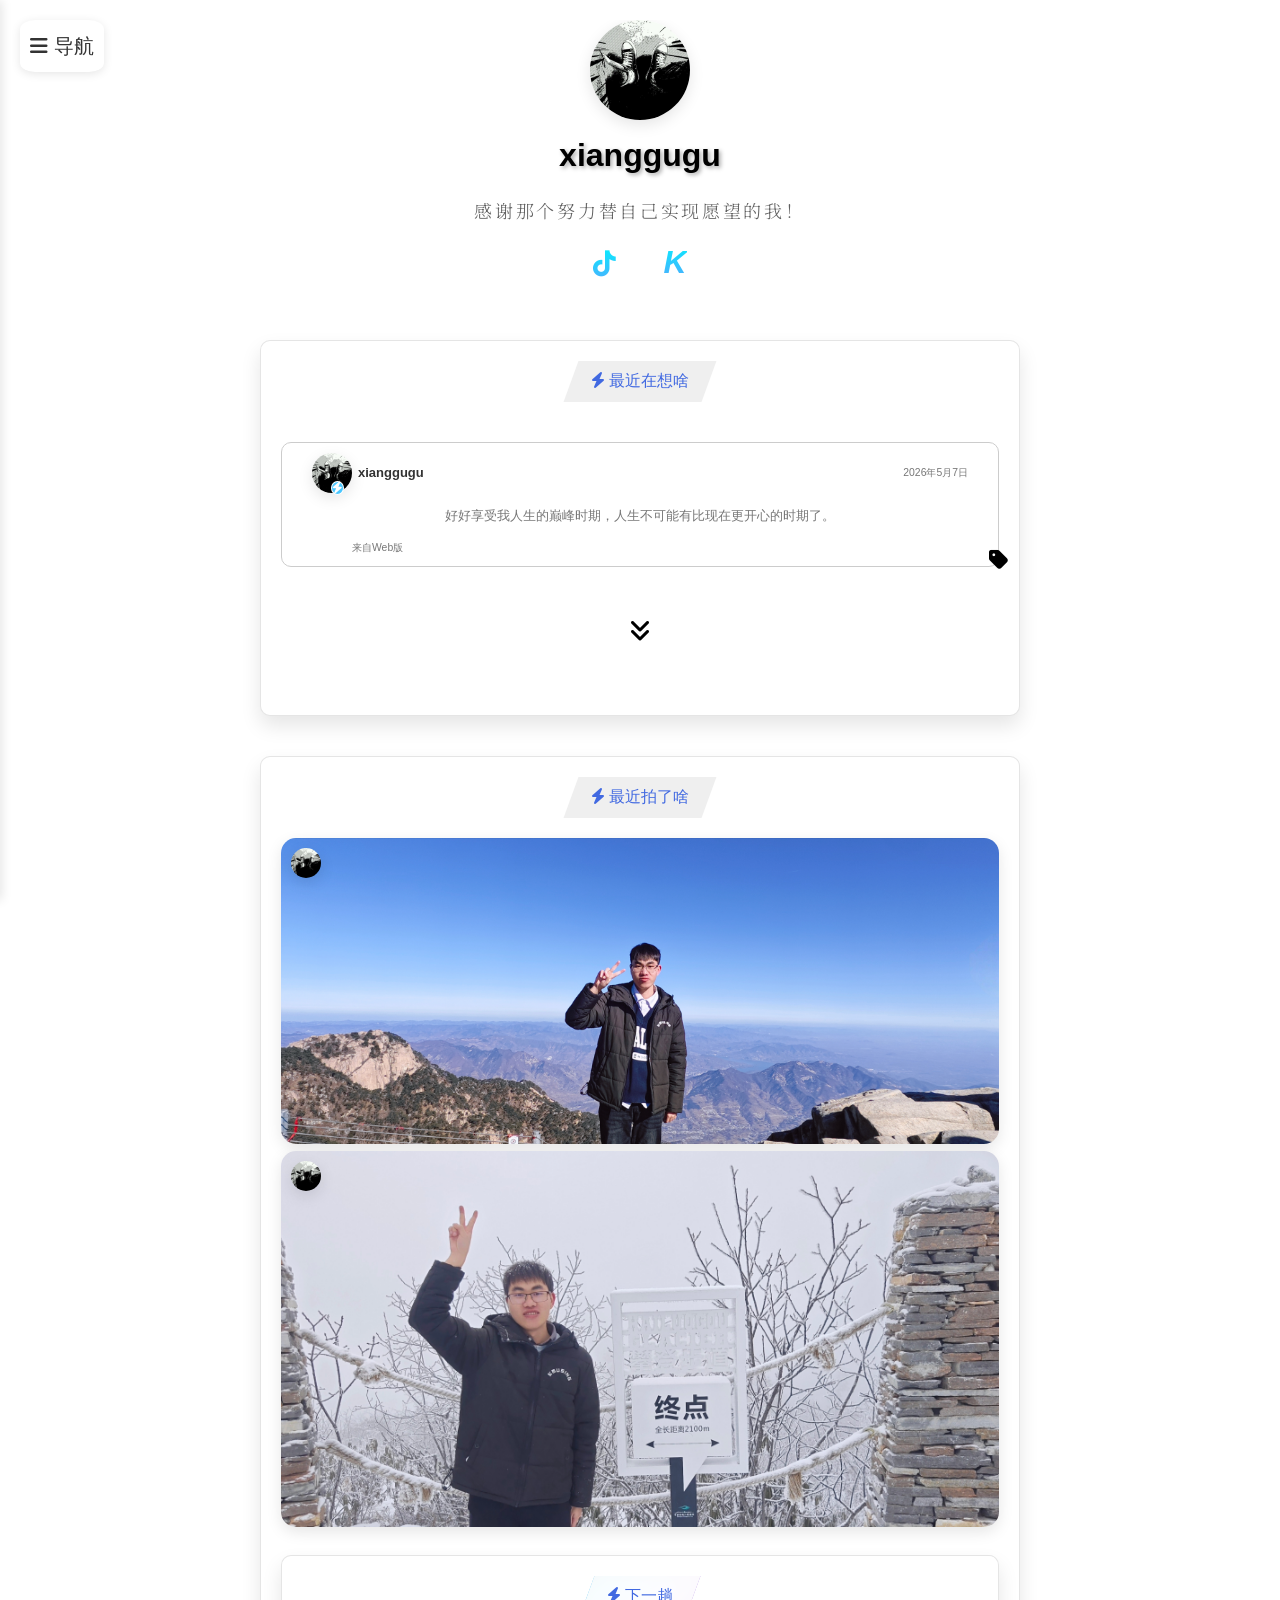
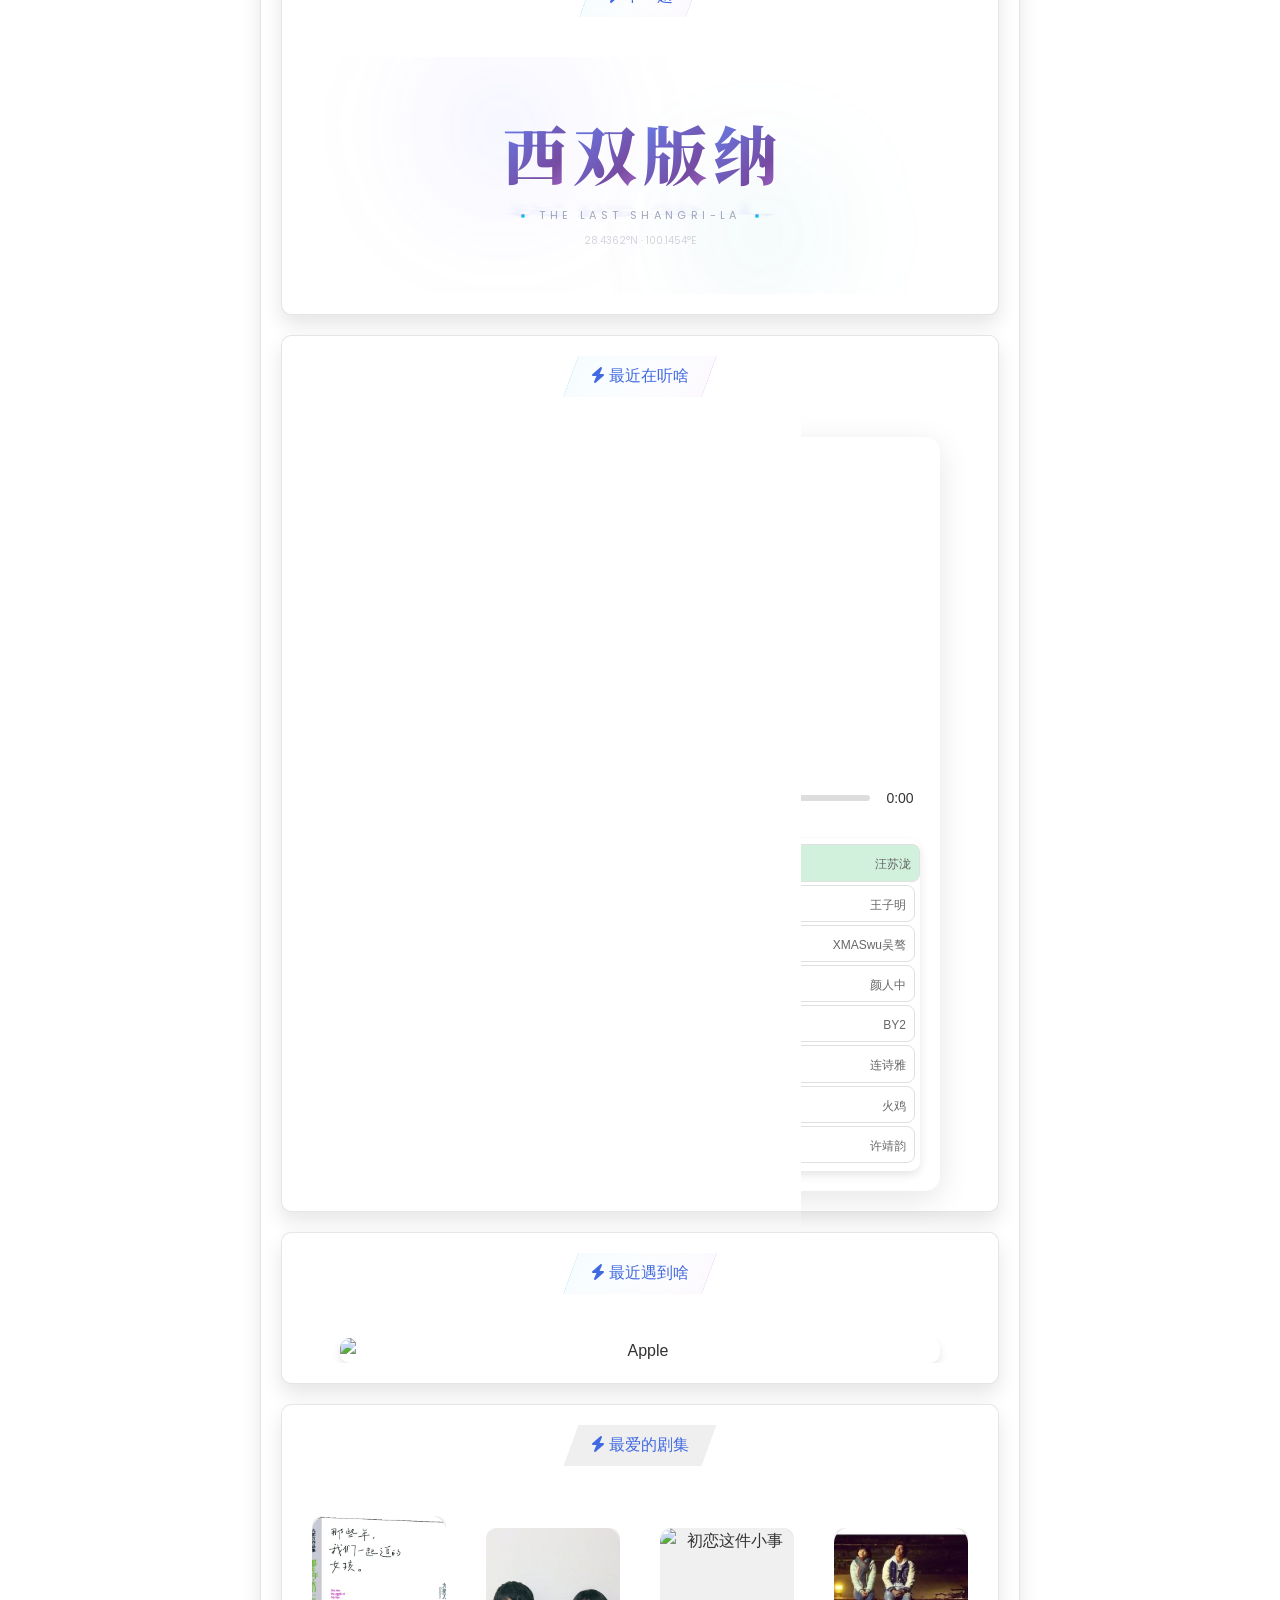
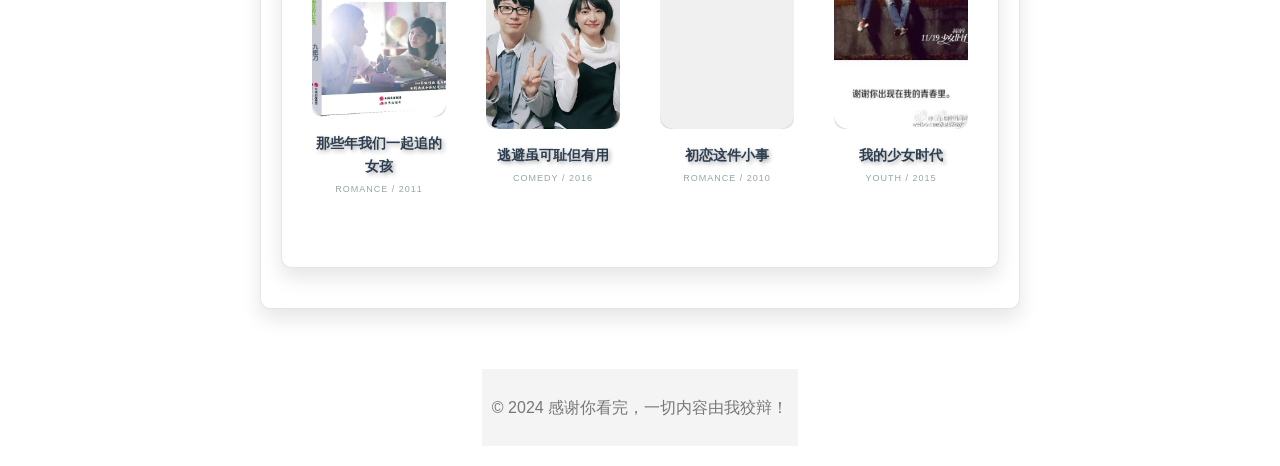
==== commit bd9582e2: "Update index.html" ====
--- a/index.html
+++ b/index.html
@@ -3268,6 +3268,35 @@
 
 		<div class="articles" style="display: flex; flex-direction: column; color: black; font-size: 13px;">
 			<div class="article" data-index="58">
+				<span class="mirrored-tag"><i class="fa-solid fa-tag"></i></span>
+				<div class="article-header">
+					<div class="header-left">
+						<div class="avatar-container">
+							<img src="./3.jpg" alt="Avatar" class="avatar">
+							<div class="avatar-icon">
+								<i class="fa-solid fa-bolt fa-fade"></i>
+							</div>
+						</div>
+						<span class="author">xianggugu</span>
+					</div>
+					<span class="date">2026年5月7日</span>
+				</div>
+				<div class="article-content">
+					<p>好好享受我人生的巅峰时期，人生不可能有比现在更开心的时期了。</p>
+			
+				</div>
+				<div class="article-footer">
+			
+			
+			
+			
+			
+			
+			
+					<span class="source">来自Web版</span>
+				</div>
+			</div>
+			<div class="article" data-index="55">
 				<span class="mirrored-tag"><i class="fa-solid fa-tag"></i></span>
 				<div class="article-header">
 					<div class="header-left">
@@ -3465,23 +3494,20 @@
 				<div class="dcyd-hero">
 					<div class="dcyd-chars" id="dcyd-chars">
 						<span class="dcyd-letter" data-char="稻" style="--idx:0">
-							<span class="dcyd-letter-main">青</span>
+							<span class="dcyd-letter-main">西</span>
 							<span class="dcyd-letter-shadow" aria-hidden="true">稻</span>
 						</span>
 						<span class="dcyd-letter" data-char="城" style="--idx:1">
-							<span class="dcyd-letter-main">岛</span>
+							<span class="dcyd-letter-main">双</span>
 							<span class="dcyd-letter-shadow" aria-hidden="true">城</span>
 						</span>
-						<span class="dcyd-letter" data-char="城" style="--idx:4">
-							<span class="dcyd-letter-main">·</span>
-							<span class="dcyd-letter-shadow" aria-hidden="true">城</span>
-						</span>
+						
 						<span class="dcyd-letter" data-char="亚" style="--idx:2">
-							<span class="dcyd-letter-main">威</span>
+							<span class="dcyd-letter-main">版</span>
 							<span class="dcyd-letter-shadow" aria-hidden="true">亚</span>
 						</span>
 						<span class="dcyd-letter" data-char="丁" style="--idx:3">
-							<span class="dcyd-letter-main">海</span>
+							<span class="dcyd-letter-main">纳</span>
 							<span class="dcyd-letter-shadow" aria-hidden="true">丁</span>
 						</span>
 					</div>
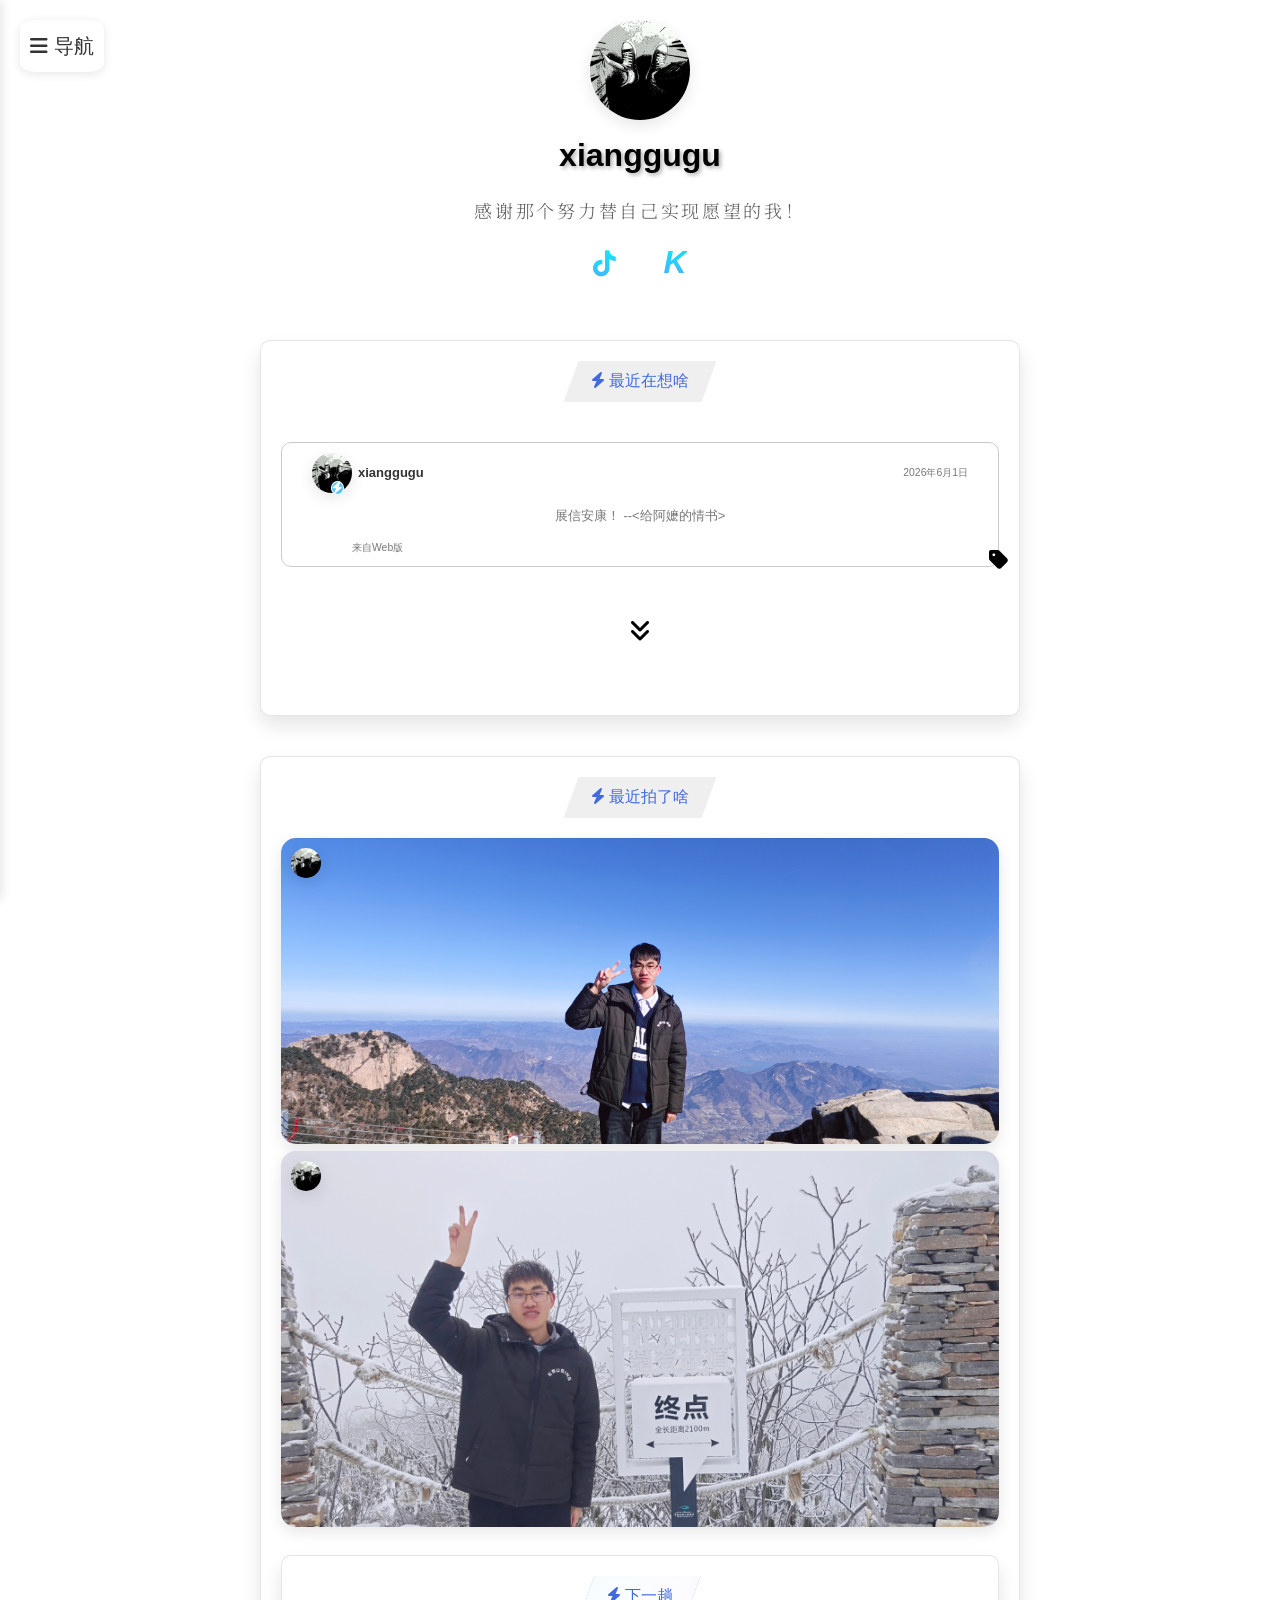
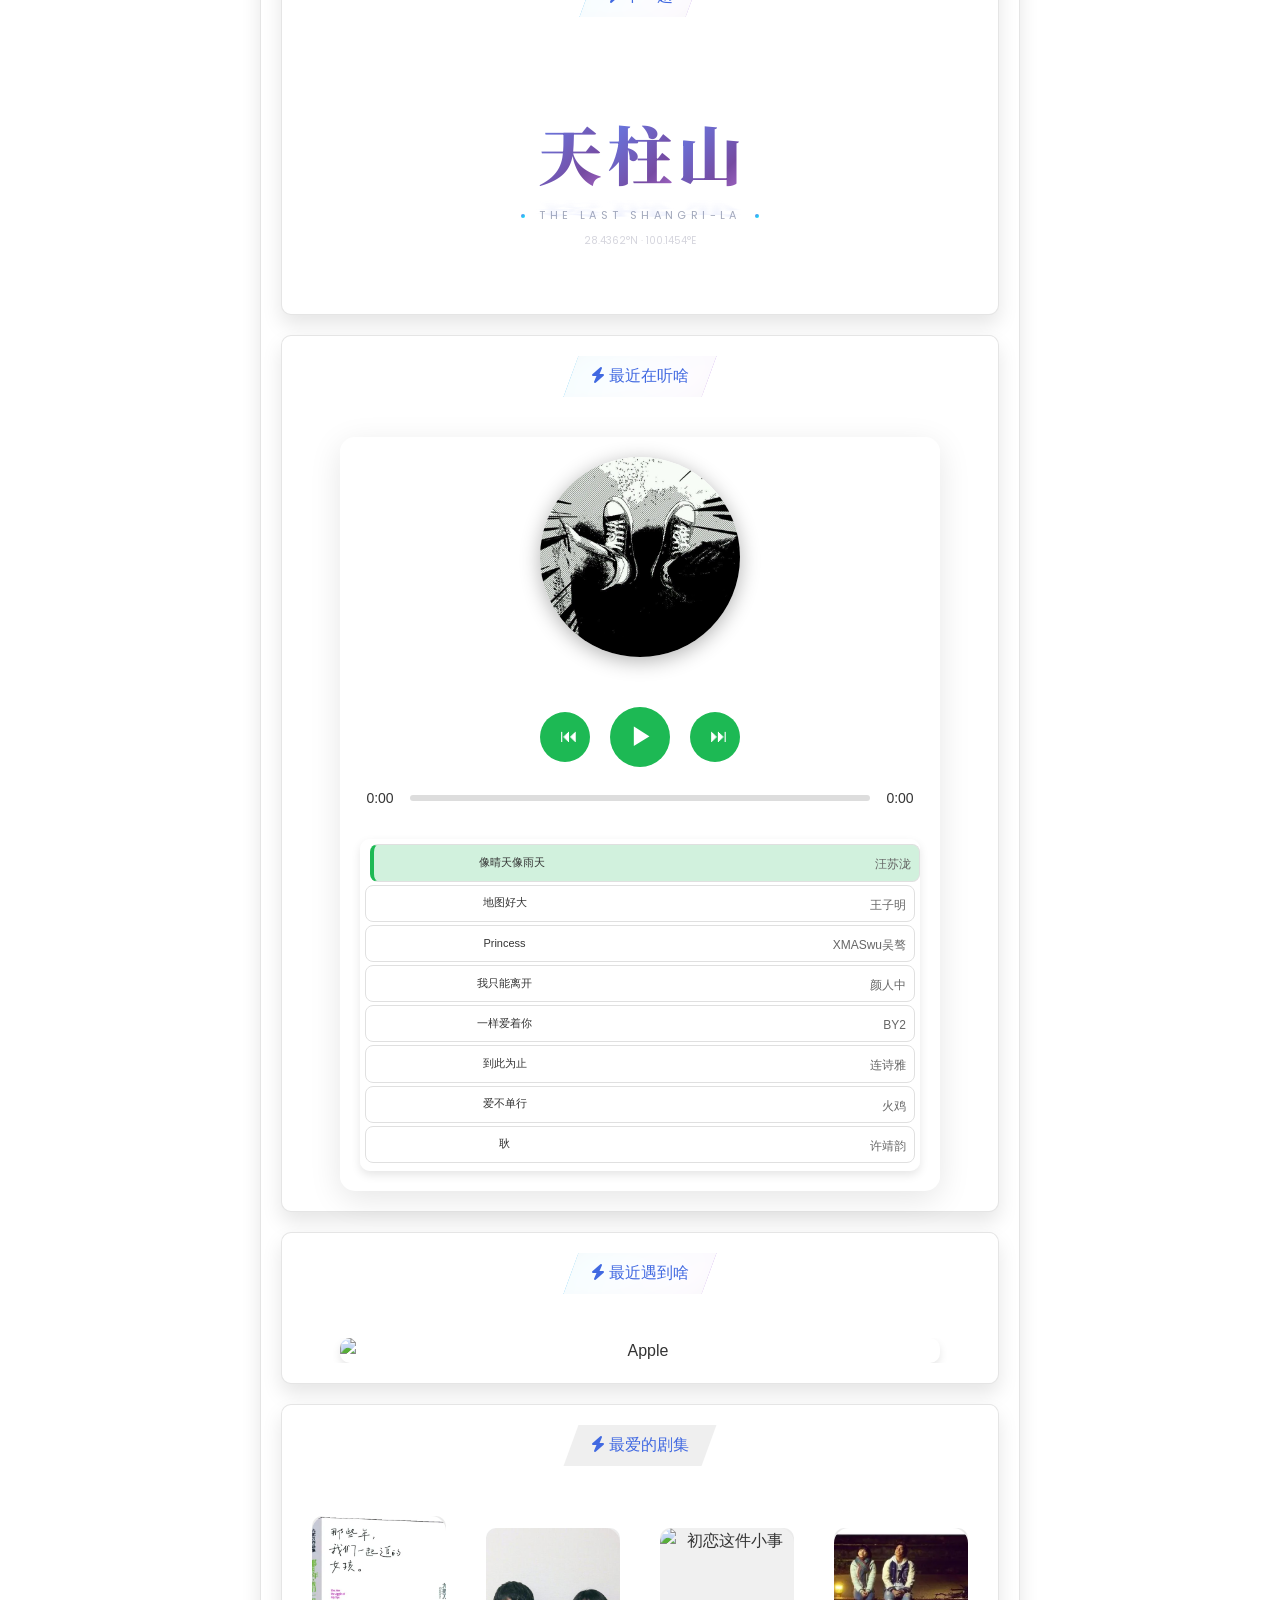
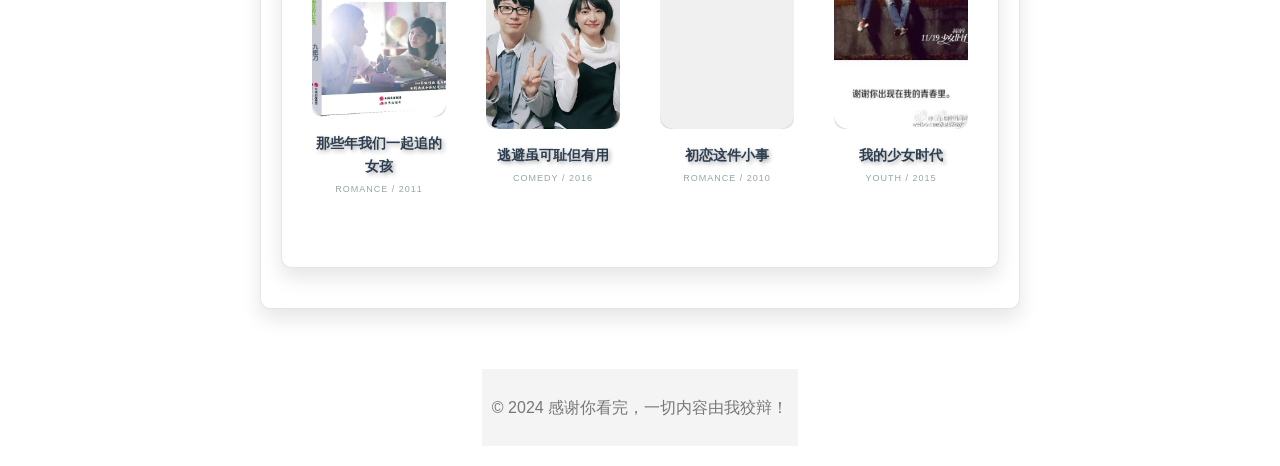
==== commit 02ffc24e: "Update index.html" ====
--- a/index.html
+++ b/index.html
@@ -3268,6 +3268,35 @@
 
 		<div class="articles" style="display: flex; flex-direction: column; color: black; font-size: 13px;">
 			<div class="article" data-index="58">
+				<span class="mirrored-tag"><i class="fa-solid fa-tag"></i></span>
+				<div class="article-header">
+					<div class="header-left">
+						<div class="avatar-container">
+							<img src="./3.jpg" alt="Avatar" class="avatar">
+							<div class="avatar-icon">
+								<i class="fa-solid fa-bolt fa-fade"></i>
+							</div>
+						</div>
+						<span class="author">xianggugu</span>
+					</div>
+					<span class="date">2026年6月1日</span>
+				</div>
+				<div class="article-content">
+					<p>展信安康！  --<给阿嬷的情书></p>
+			
+				</div>
+				<div class="article-footer">
+			
+			
+			
+			
+			
+			
+			
+					<span class="source">来自Web版</span>
+				</div>
+			</div>
+			<div class="article" data-index="55">
 				<span class="mirrored-tag"><i class="fa-solid fa-tag"></i></span>
 				<div class="article-header">
 					<div class="header-left">
@@ -3494,22 +3523,19 @@
 				<div class="dcyd-hero">
 					<div class="dcyd-chars" id="dcyd-chars">
 						<span class="dcyd-letter" data-char="稻" style="--idx:0">
-							<span class="dcyd-letter-main">西</span>
+							<span class="dcyd-letter-main">天</span>
 							<span class="dcyd-letter-shadow" aria-hidden="true">稻</span>
 						</span>
 						<span class="dcyd-letter" data-char="城" style="--idx:1">
-							<span class="dcyd-letter-main">双</span>
+							<span class="dcyd-letter-main">柱</span>
 							<span class="dcyd-letter-shadow" aria-hidden="true">城</span>
 						</span>
 						
 						<span class="dcyd-letter" data-char="亚" style="--idx:2">
-							<span class="dcyd-letter-main">版</span>
+							<span class="dcyd-letter-main">山</span>
 							<span class="dcyd-letter-shadow" aria-hidden="true">亚</span>
 						</span>
-						<span class="dcyd-letter" data-char="丁" style="--idx:3">
-							<span class="dcyd-letter-main">纳</span>
-							<span class="dcyd-letter-shadow" aria-hidden="true">丁</span>
-						</span>
+						
 					</div>
 					<!-- 扫光遮罩效果 -->
 					<div class="dcyd-sweep"></div>
@@ -3603,7 +3629,7 @@
 			</a>
 			<a href="" target="_blank" class="movie-link">
 				<div class="movie-card-v2">
-					<div class="movie-poster-wrapper"><img src=".//9.jpeg" alt="初恋这件小事">
+					<div class="movie-poster-wrapper"><img src=".//9.jpg" alt="初恋这件小事">
 						<div class="movie-overlay">VIEW</div>
 					</div>
 					<h3 class="movie-title-v2">初恋这件小事</h3>
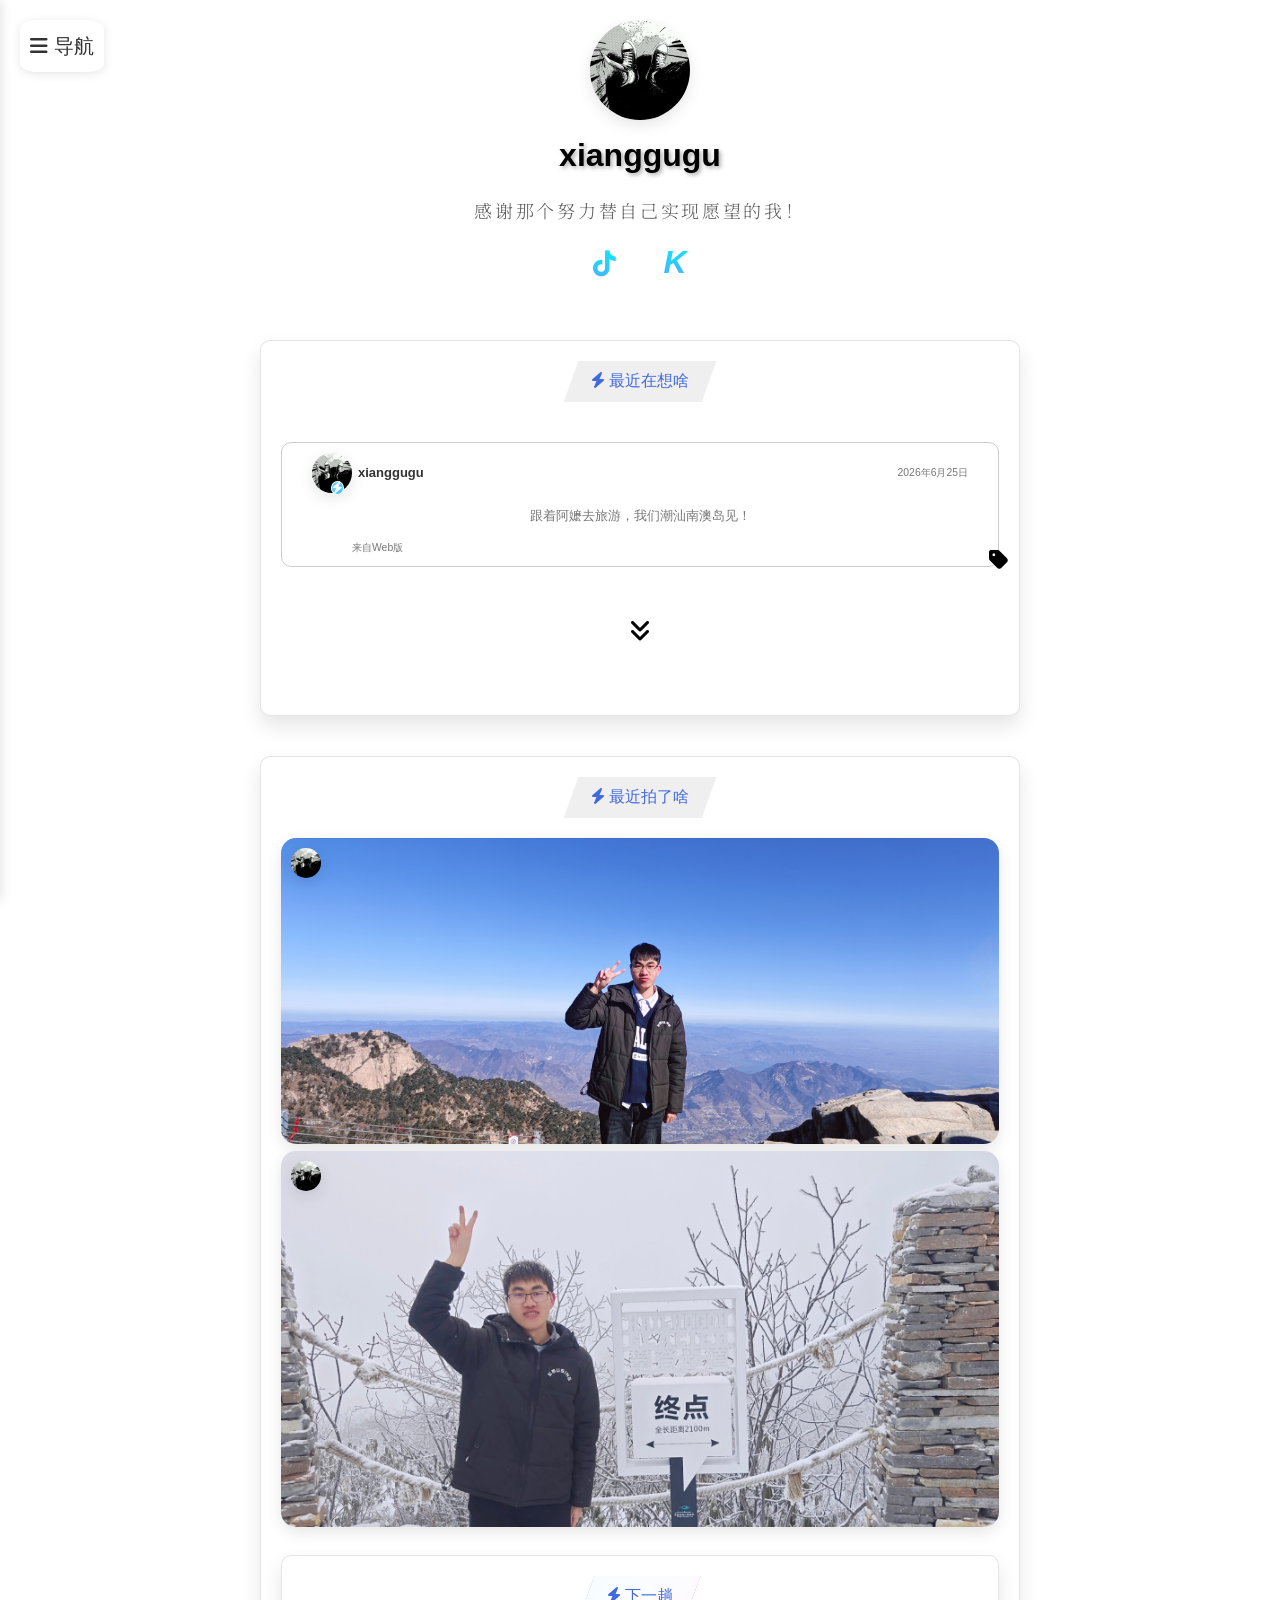
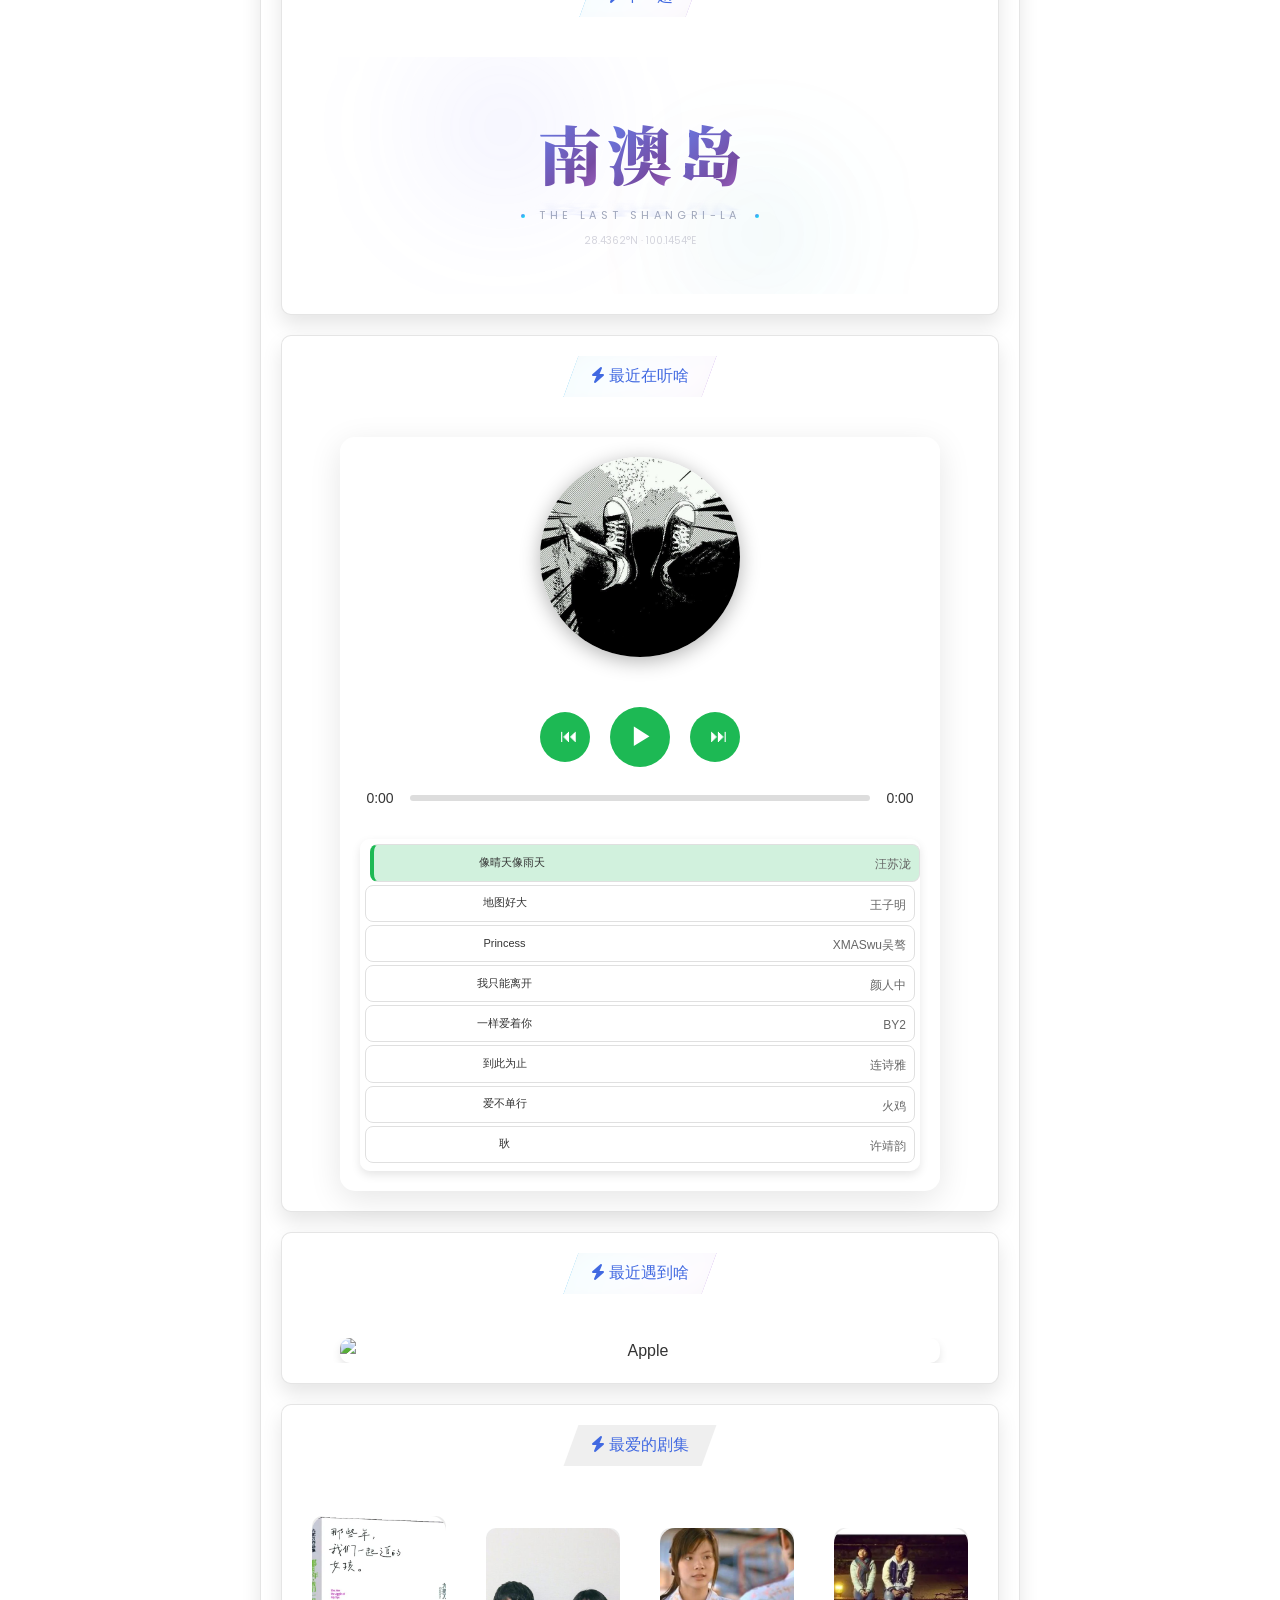
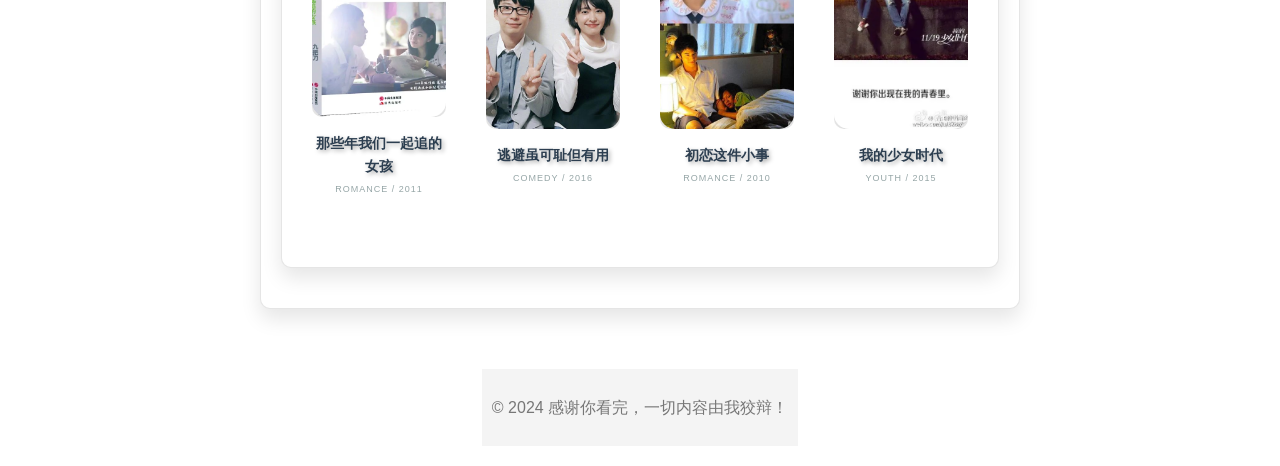
==== commit 31f0adf2: "Update index.html" ====
--- a/index.html
+++ b/index.html
@@ -3268,6 +3268,35 @@
 
 		<div class="articles" style="display: flex; flex-direction: column; color: black; font-size: 13px;">
 			<div class="article" data-index="58">
+				<span class="mirrored-tag"><i class="fa-solid fa-tag"></i></span>
+				<div class="article-header">
+					<div class="header-left">
+						<div class="avatar-container">
+							<img src="./3.jpg" alt="Avatar" class="avatar">
+							<div class="avatar-icon">
+								<i class="fa-solid fa-bolt fa-fade"></i>
+							</div>
+						</div>
+						<span class="author">xianggugu</span>
+					</div>
+					<span class="date">2026年6月25日</span>
+				</div>
+				<div class="article-content">
+					<p>跟着阿嬷去旅游，我们潮汕南澳岛见！</p>
+			
+				</div>
+				<div class="article-footer">
+			
+			
+			
+			
+			
+			
+			
+					<span class="source">来自Web版</span>
+				</div>
+			</div>
+			<div class="article" data-index="55">
 				<span class="mirrored-tag"><i class="fa-solid fa-tag"></i></span>
 				<div class="article-header">
 					<div class="header-left">
@@ -3523,16 +3552,16 @@
 				<div class="dcyd-hero">
 					<div class="dcyd-chars" id="dcyd-chars">
 						<span class="dcyd-letter" data-char="稻" style="--idx:0">
-							<span class="dcyd-letter-main">天</span>
+							<span class="dcyd-letter-main">南</span>
 							<span class="dcyd-letter-shadow" aria-hidden="true">稻</span>
 						</span>
 						<span class="dcyd-letter" data-char="城" style="--idx:1">
-							<span class="dcyd-letter-main">柱</span>
+							<span class="dcyd-letter-main">澳</span>
 							<span class="dcyd-letter-shadow" aria-hidden="true">城</span>
 						</span>
 						
 						<span class="dcyd-letter" data-char="亚" style="--idx:2">
-							<span class="dcyd-letter-main">山</span>
+							<span class="dcyd-letter-main">岛</span>
 							<span class="dcyd-letter-shadow" aria-hidden="true">亚</span>
 						</span>
 						
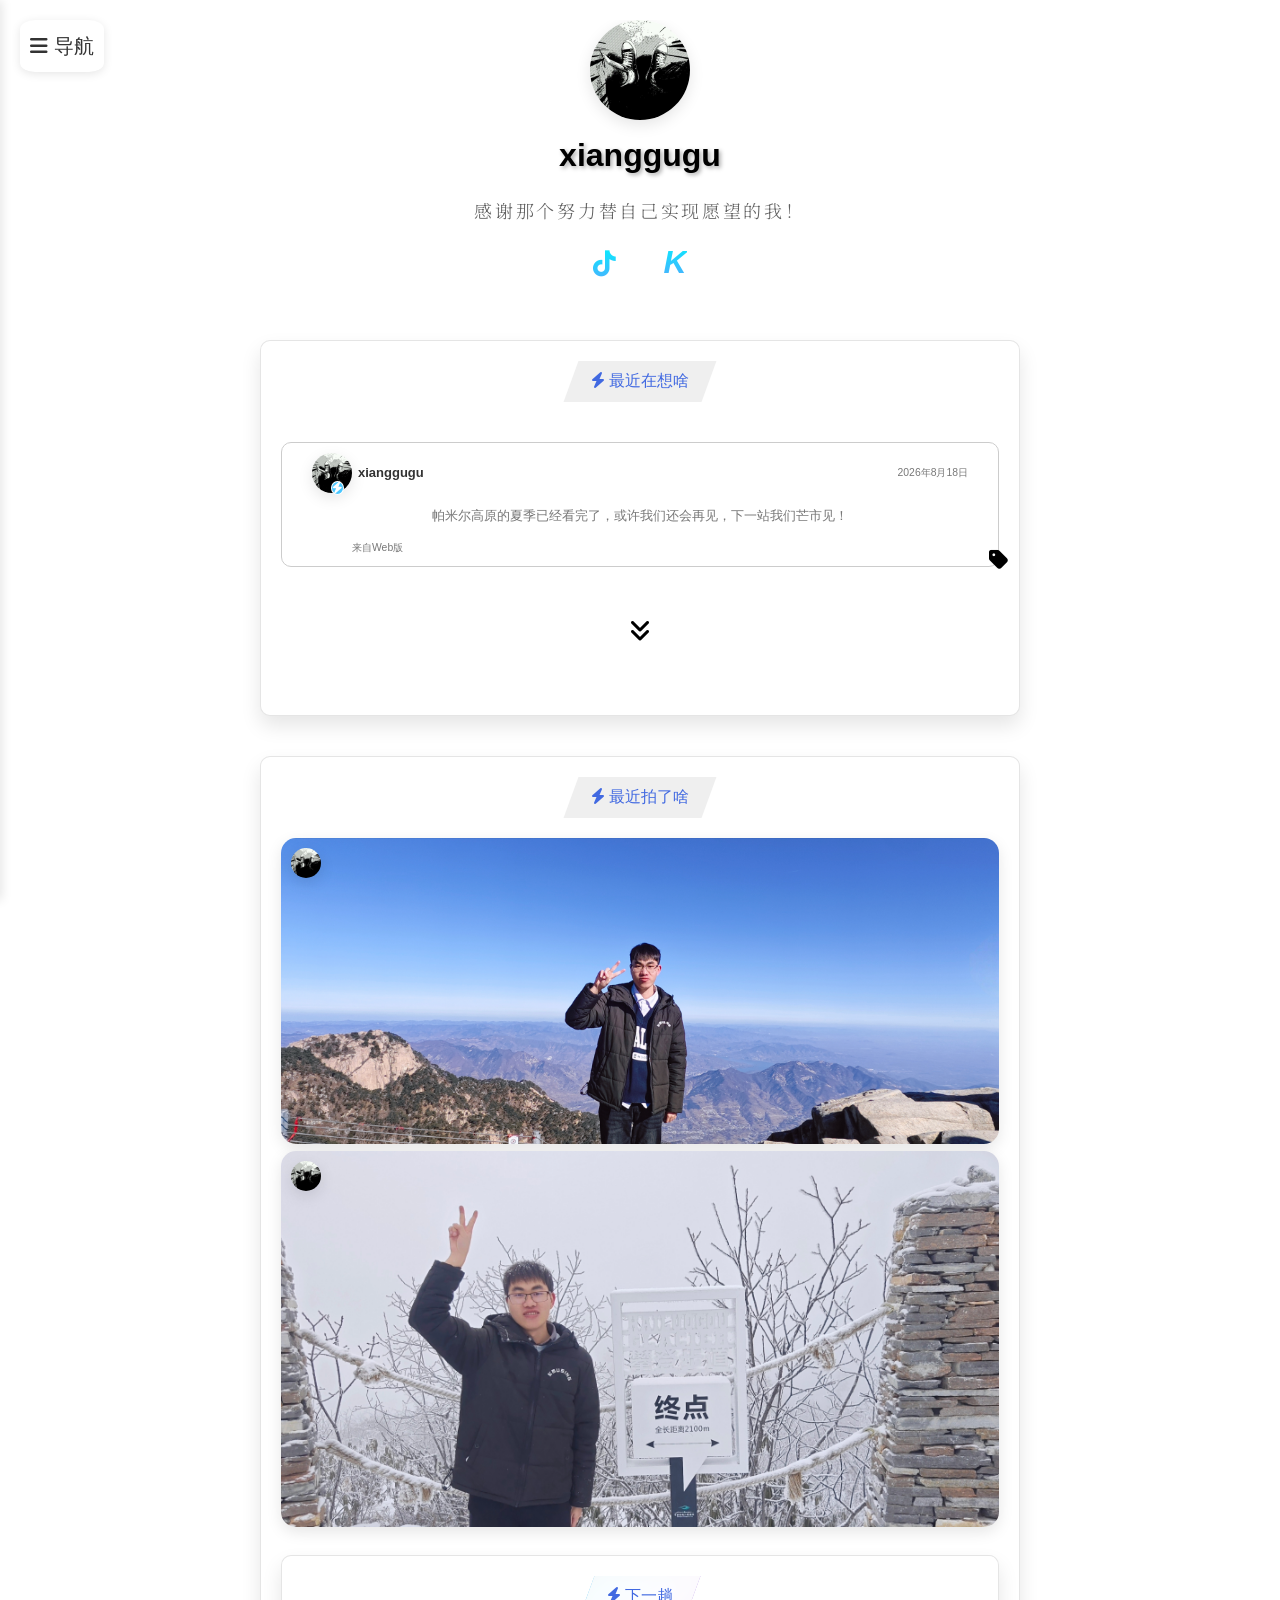
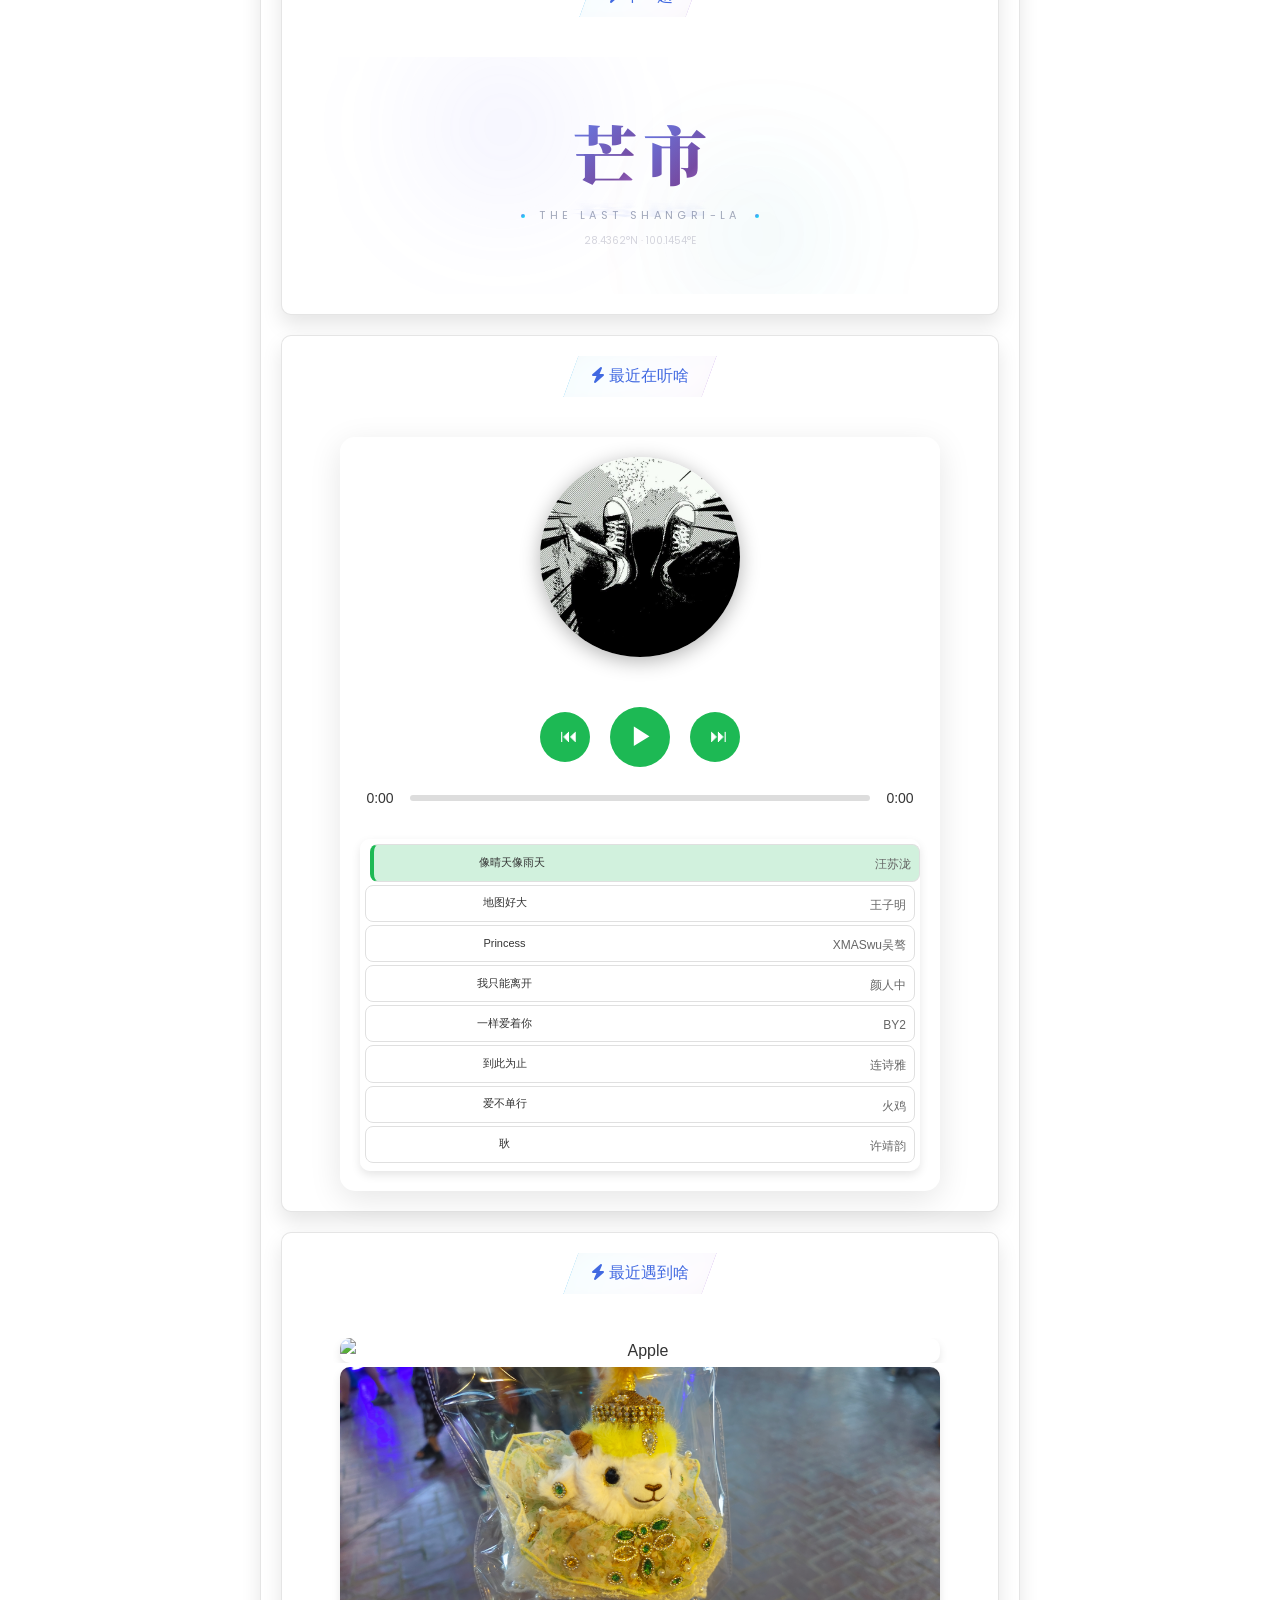
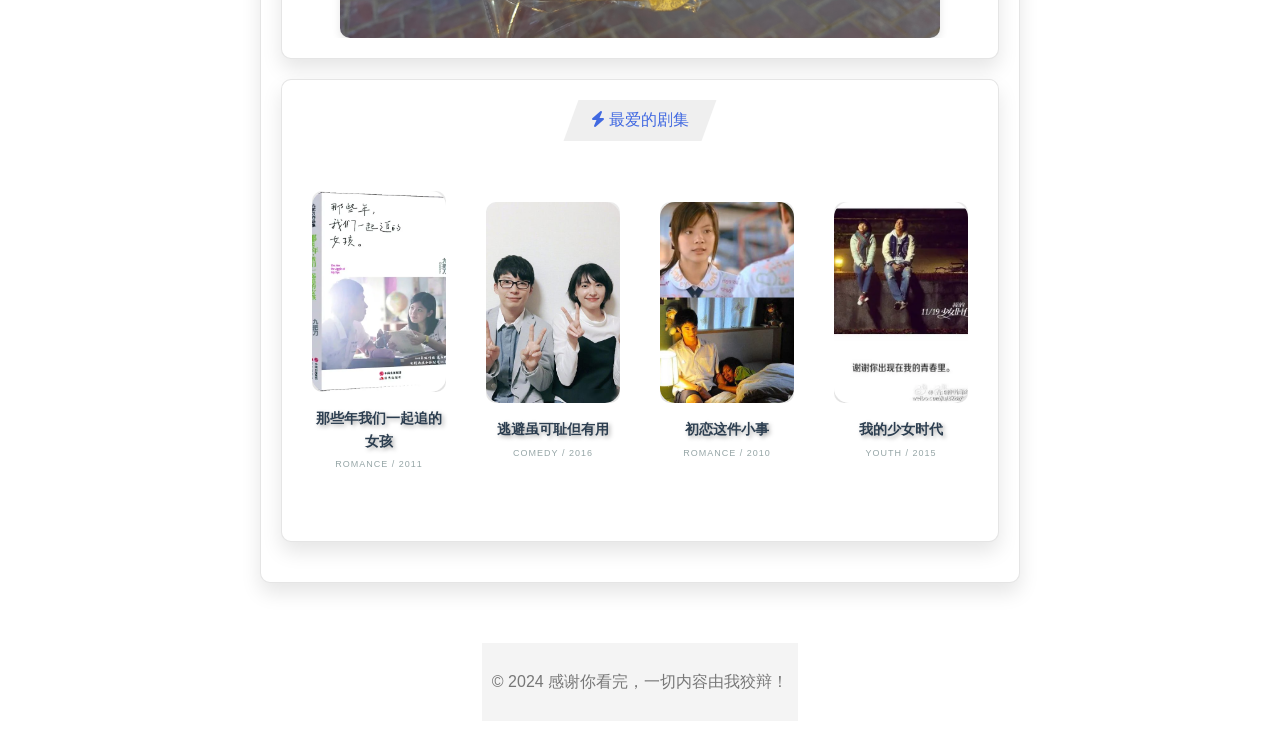
==== commit 187812c2: "Update index.html" ====
--- a/index.html
+++ b/index.html
@@ -3279,6 +3279,35 @@
 						</div>
 						<span class="author">xianggugu</span>
 					</div>
+					<span class="date">2026年8月18日</span>
+				</div>
+				<div class="article-content">
+					<p>帕米尔高原的夏季已经看完了，或许我们还会再见，下一站我们芒市见！</p>
+			
+				</div>
+				<div class="article-footer">
+			
+			
+			
+			
+			
+			
+			
+					<span class="source">来自Web版</span>
+				</div>
+			</div>
+			<div class="article" data-index="55">
+				<span class="mirrored-tag"><i class="fa-solid fa-tag"></i></span>
+				<div class="article-header">
+					<div class="header-left">
+						<div class="avatar-container">
+							<img src="./3.jpg" alt="Avatar" class="avatar">
+							<div class="avatar-icon">
+								<i class="fa-solid fa-bolt fa-fade"></i>
+							</div>
+						</div>
+						<span class="author">xianggugu</span>
+					</div>
 					<span class="date">2026年6月25日</span>
 				</div>
 				<div class="article-content">
@@ -3552,18 +3581,15 @@
 				<div class="dcyd-hero">
 					<div class="dcyd-chars" id="dcyd-chars">
 						<span class="dcyd-letter" data-char="稻" style="--idx:0">
-							<span class="dcyd-letter-main">南</span>
+							<span class="dcyd-letter-main">芒</span>
 							<span class="dcyd-letter-shadow" aria-hidden="true">稻</span>
 						</span>
 						<span class="dcyd-letter" data-char="城" style="--idx:1">
-							<span class="dcyd-letter-main">澳</span>
+							<span class="dcyd-letter-main">市</span>
 							<span class="dcyd-letter-shadow" aria-hidden="true">城</span>
 						</span>
 						
-						<span class="dcyd-letter" data-char="亚" style="--idx:2">
-							<span class="dcyd-letter-main">岛</span>
-							<span class="dcyd-letter-shadow" aria-hidden="true">亚</span>
-						</span>
+						
 						
 					</div>
 					<!-- 扫光遮罩效果 -->
@@ -3628,6 +3654,11 @@
 		<div class="la"
 			style="display: flex; align-items: center; justify-content: center; position: relative; overflow: hidden; margin-top: 4px;">
 			<img src="./1108.jpg" alt="Apple" class="zoom-image"
+				style="width: 100%; max-width: 600px; height: auto; border-radius: 10px; object-fit: cover; box-shadow: 0 4px 8px rgba(0, 0, 0, 0.1);">
+		</div>
+		<div class="la"
+			style="display: flex; align-items: center; justify-content: center; position: relative; overflow: hidden; margin-top: 4px;">
+			<img src="./1110.jpg" alt="Apple" class="zoom-image"
 				style="width: 100%; max-width: 600px; height: auto; border-radius: 10px; object-fit: cover; box-shadow: 0 4px 8px rgba(0, 0, 0, 0.1);">
 		</div>
 		
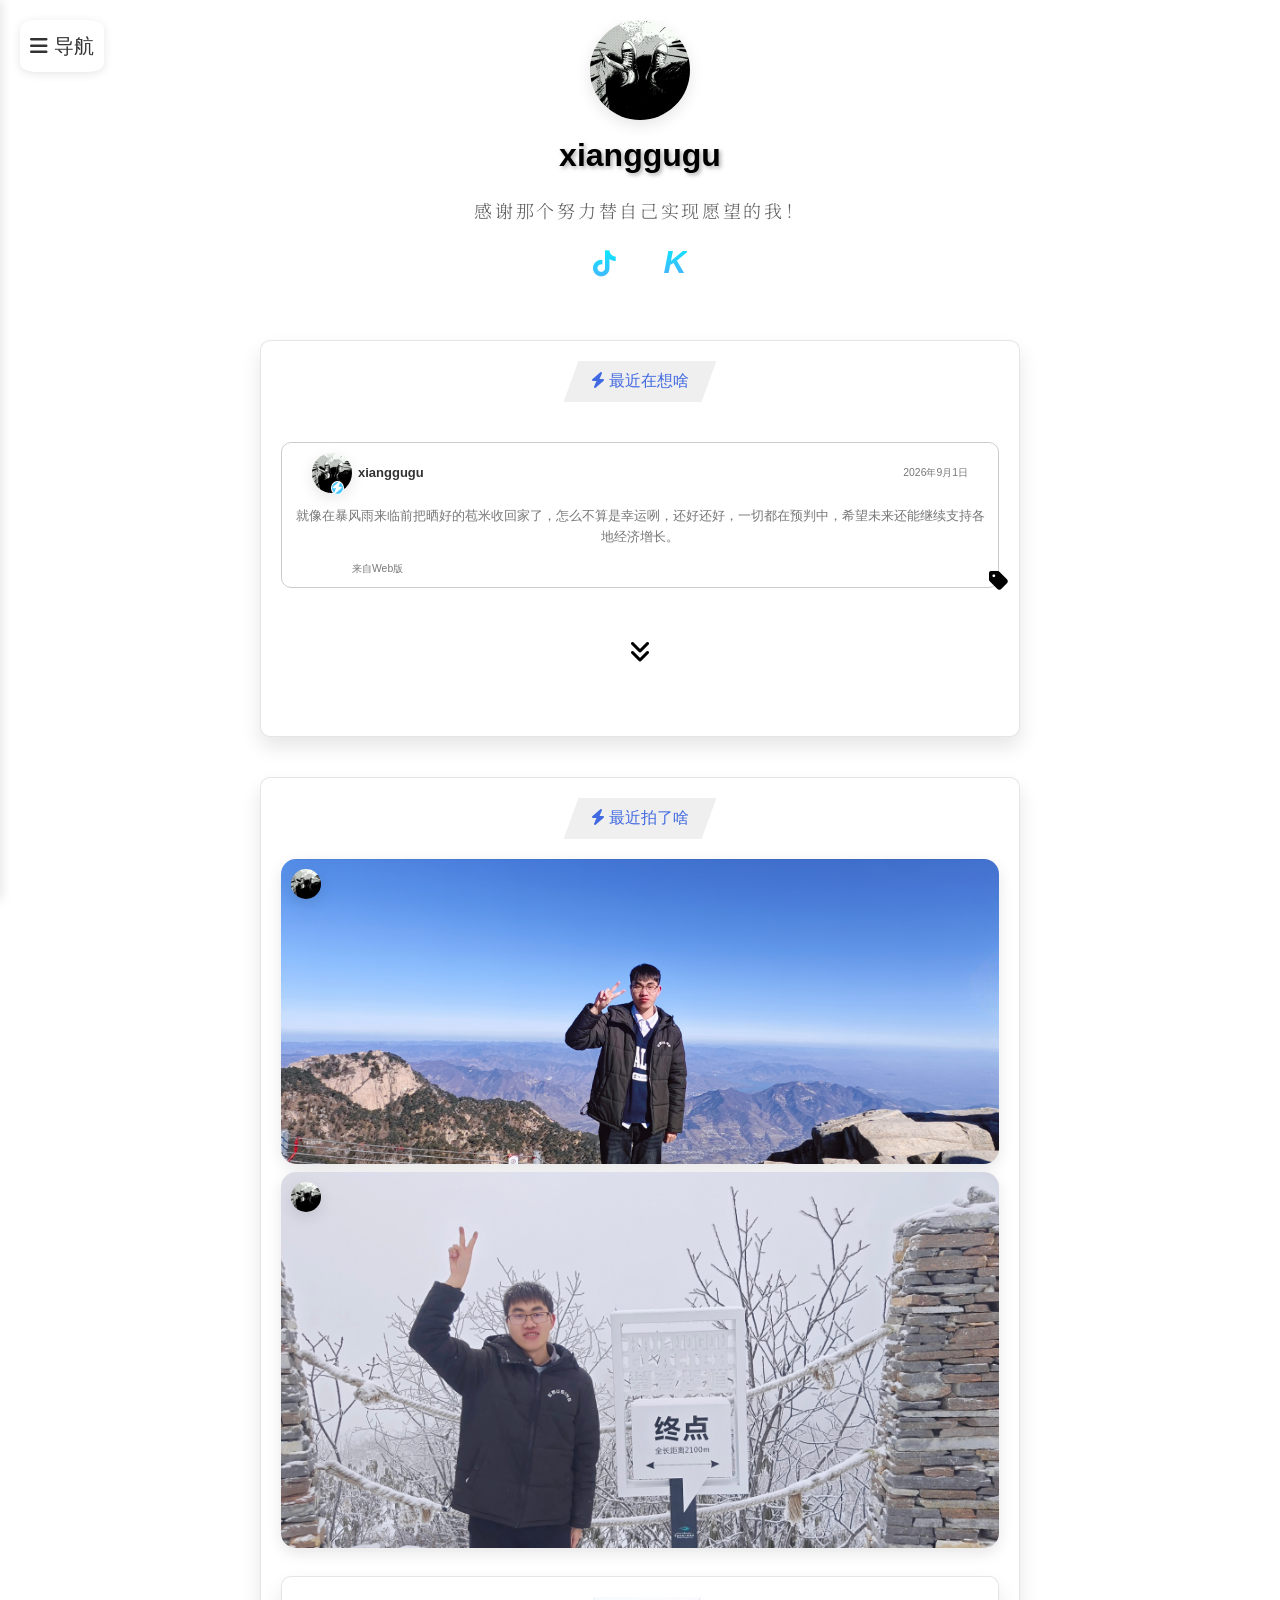
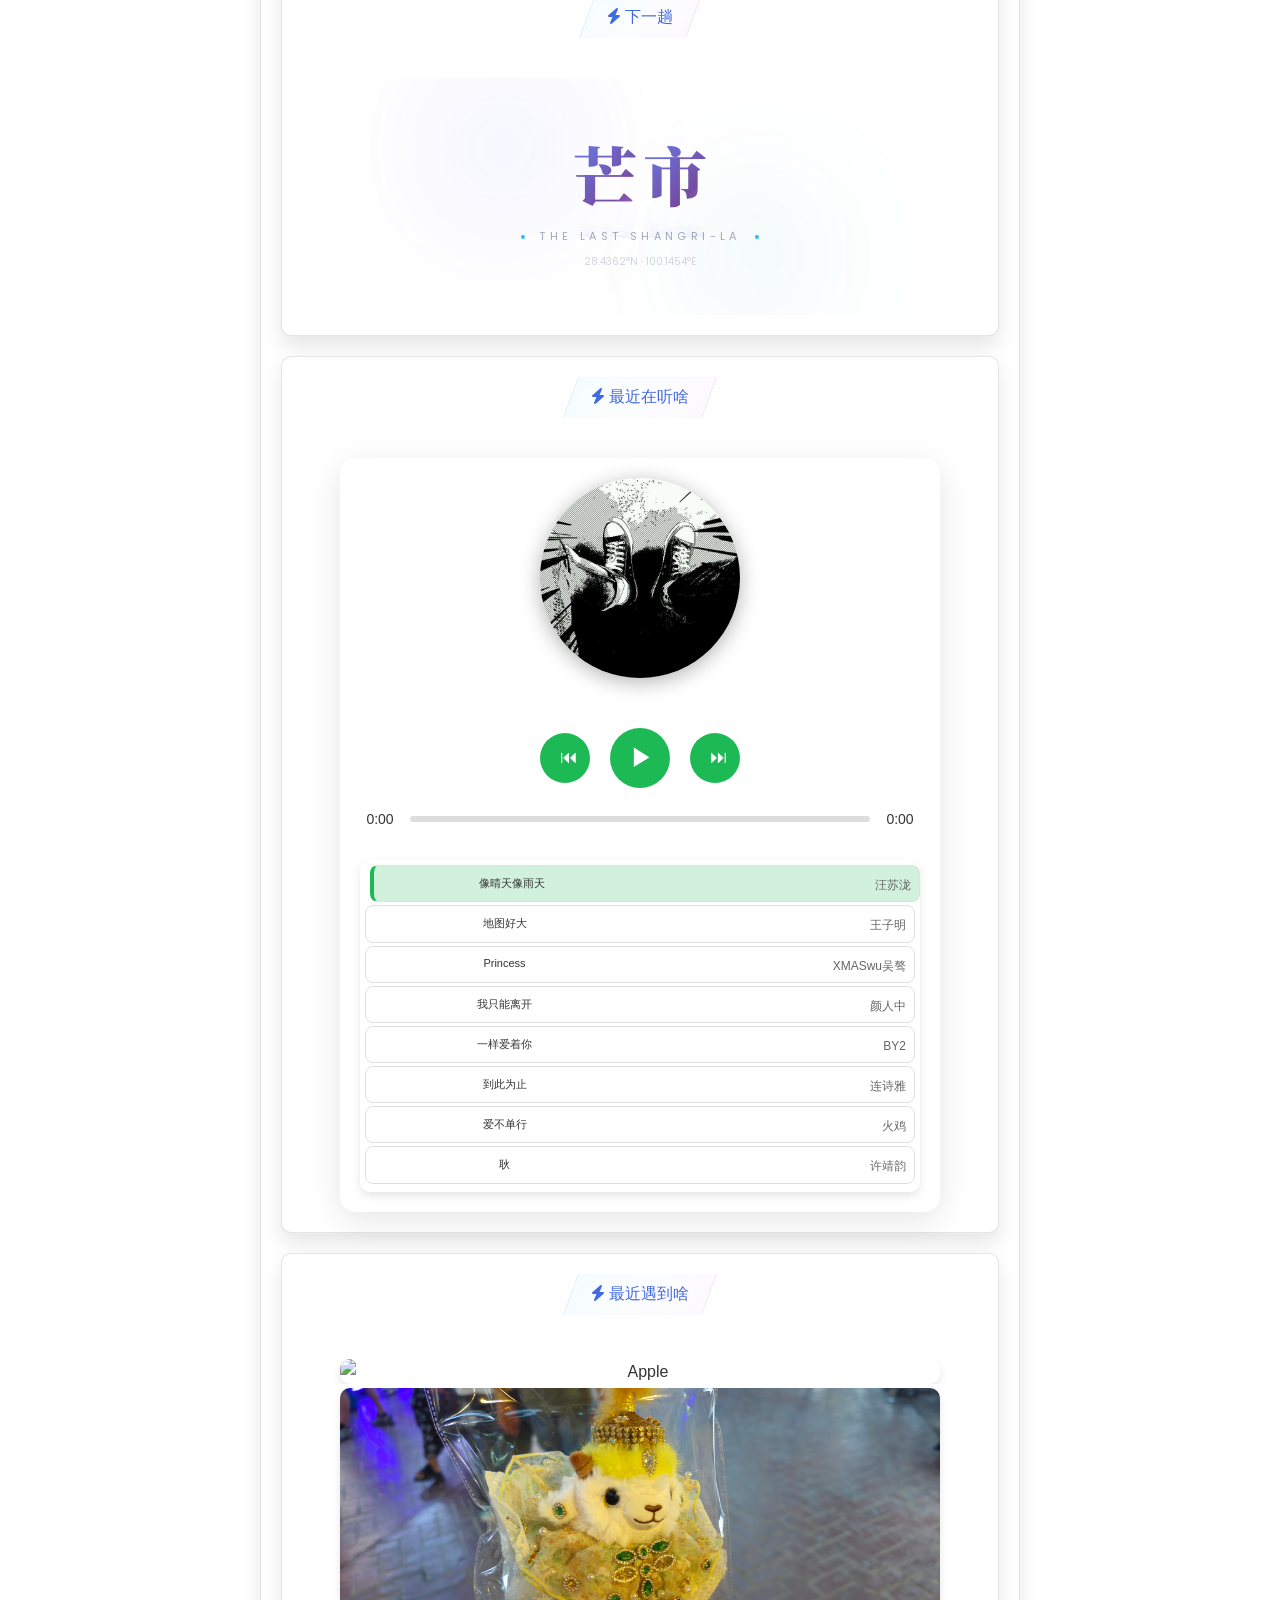
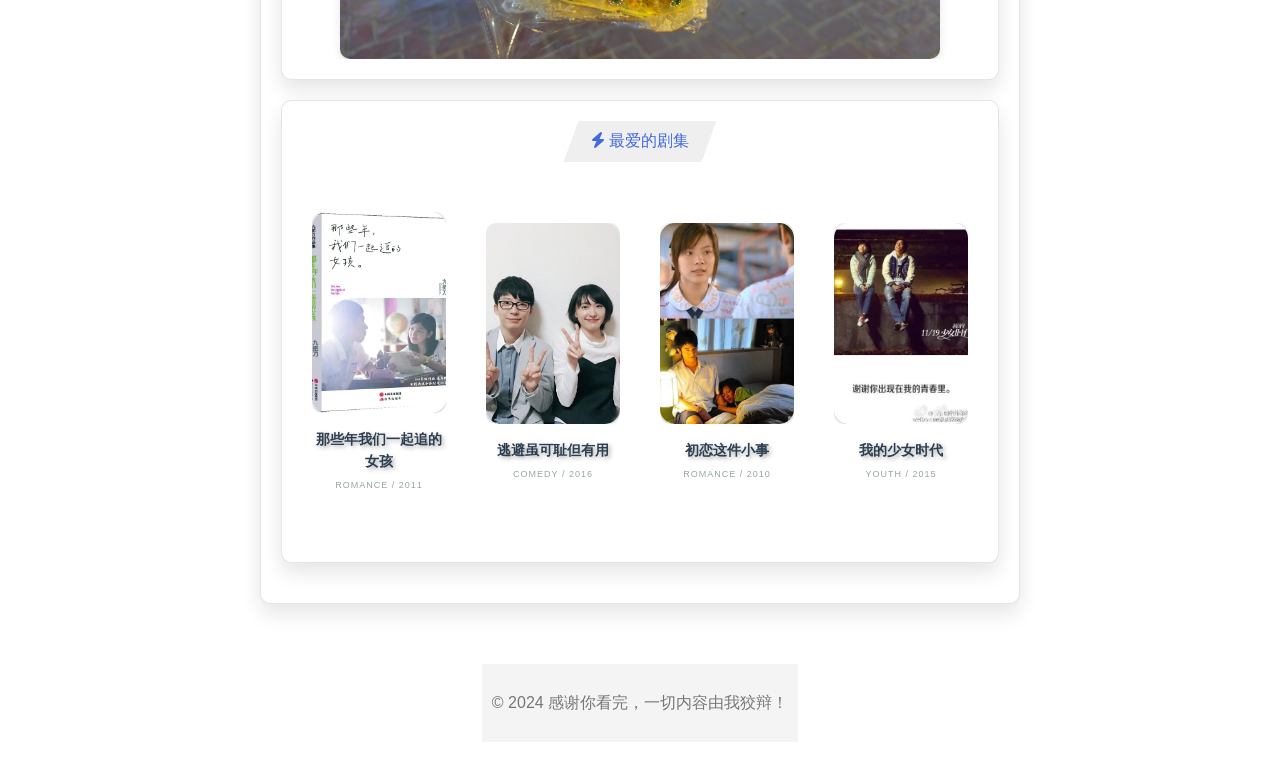
==== commit 96c1ab78: "Update index.html" ====
--- a/index.html
+++ b/index.html
@@ -3279,6 +3279,35 @@
 						</div>
 						<span class="author">xianggugu</span>
 					</div>
+					<span class="date">2026年9月1日</span>
+				</div>
+				<div class="article-content">
+					<p>就像在暴风雨来临前把晒好的苞米收回家了，怎么不算是幸运咧，还好还好，一切都在预判中，希望未来还能继续支持各地经济增长。</p>
+			
+				</div>
+				<div class="article-footer">
+			
+			
+			
+			
+			
+			
+			
+					<span class="source">来自Web版</span>
+				</div>
+			</div>
+			<div class="article" data-index="55">
+				<span class="mirrored-tag"><i class="fa-solid fa-tag"></i></span>
+				<div class="article-header">
+					<div class="header-left">
+						<div class="avatar-container">
+							<img src="./3.jpg" alt="Avatar" class="avatar">
+							<div class="avatar-icon">
+								<i class="fa-solid fa-bolt fa-fade"></i>
+							</div>
+						</div>
+						<span class="author">xianggugu</span>
+					</div>
 					<span class="date">2026年8月18日</span>
 				</div>
 				<div class="article-content">
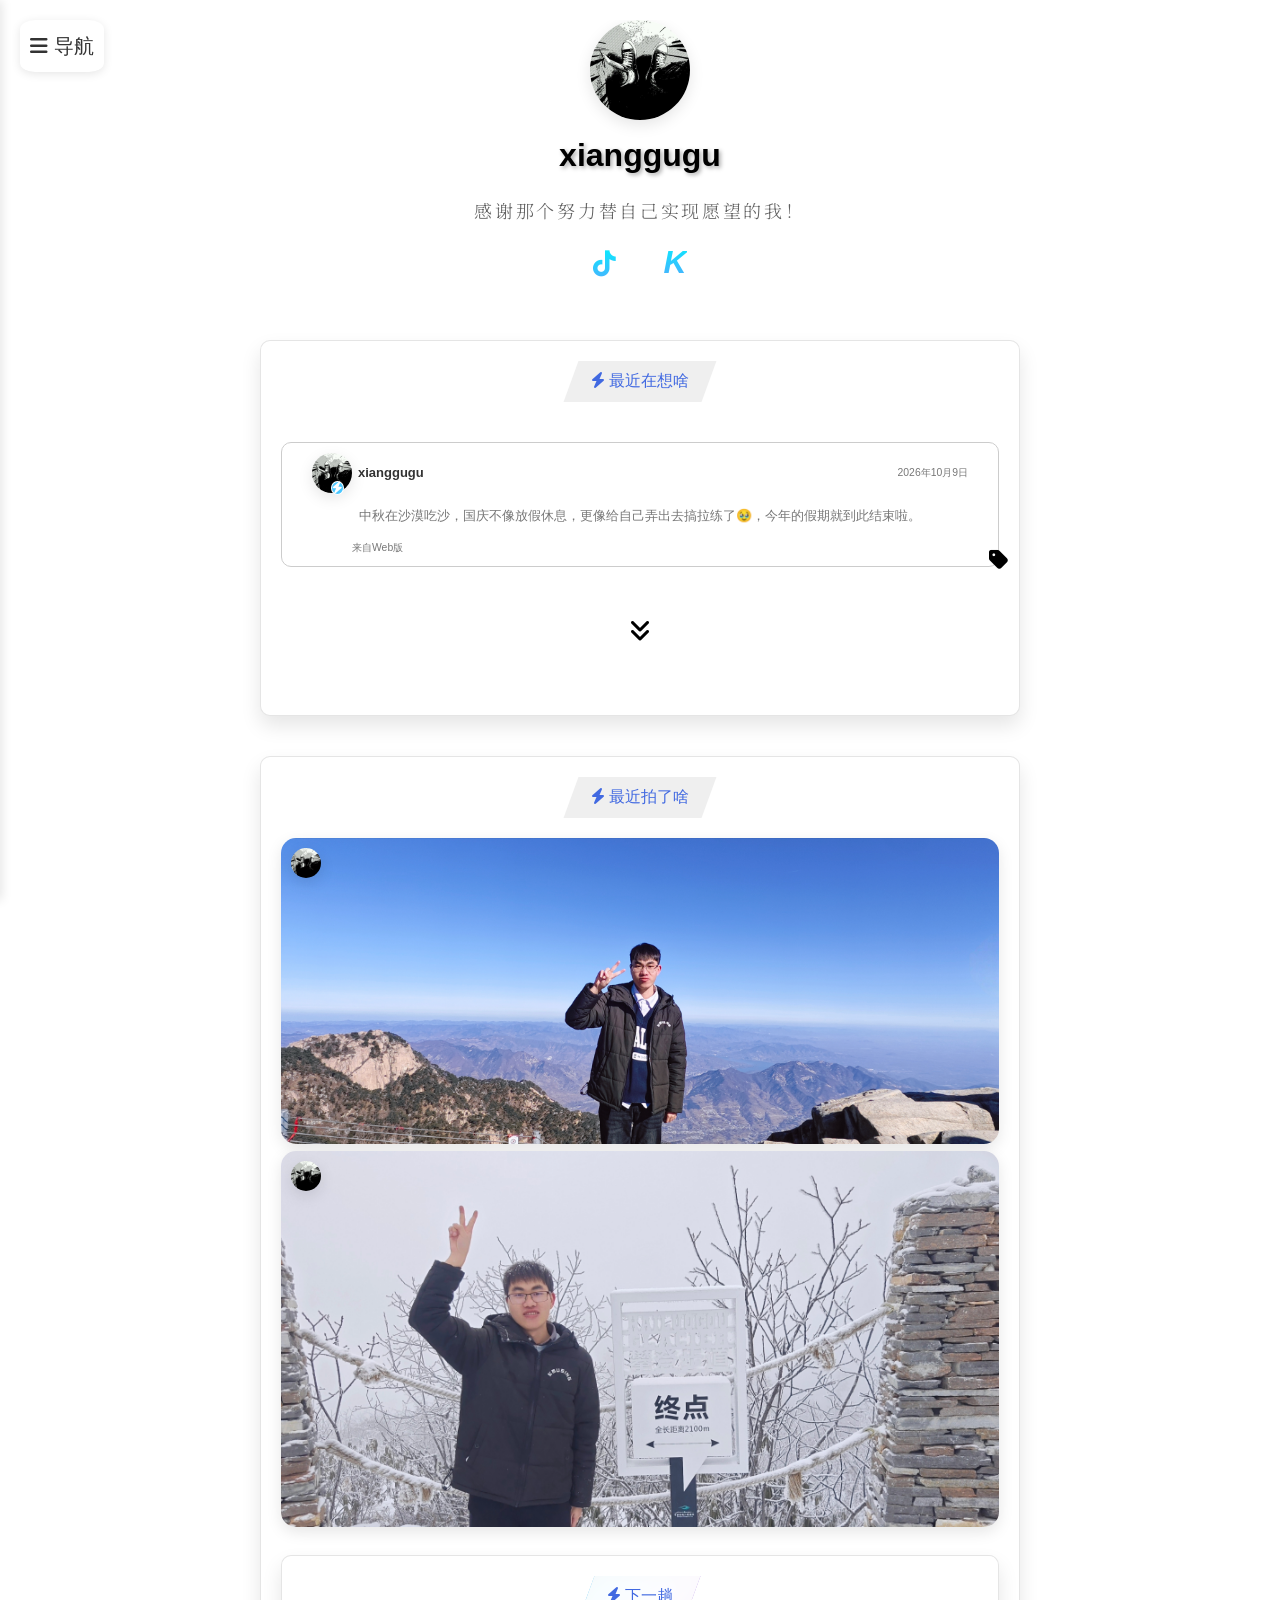
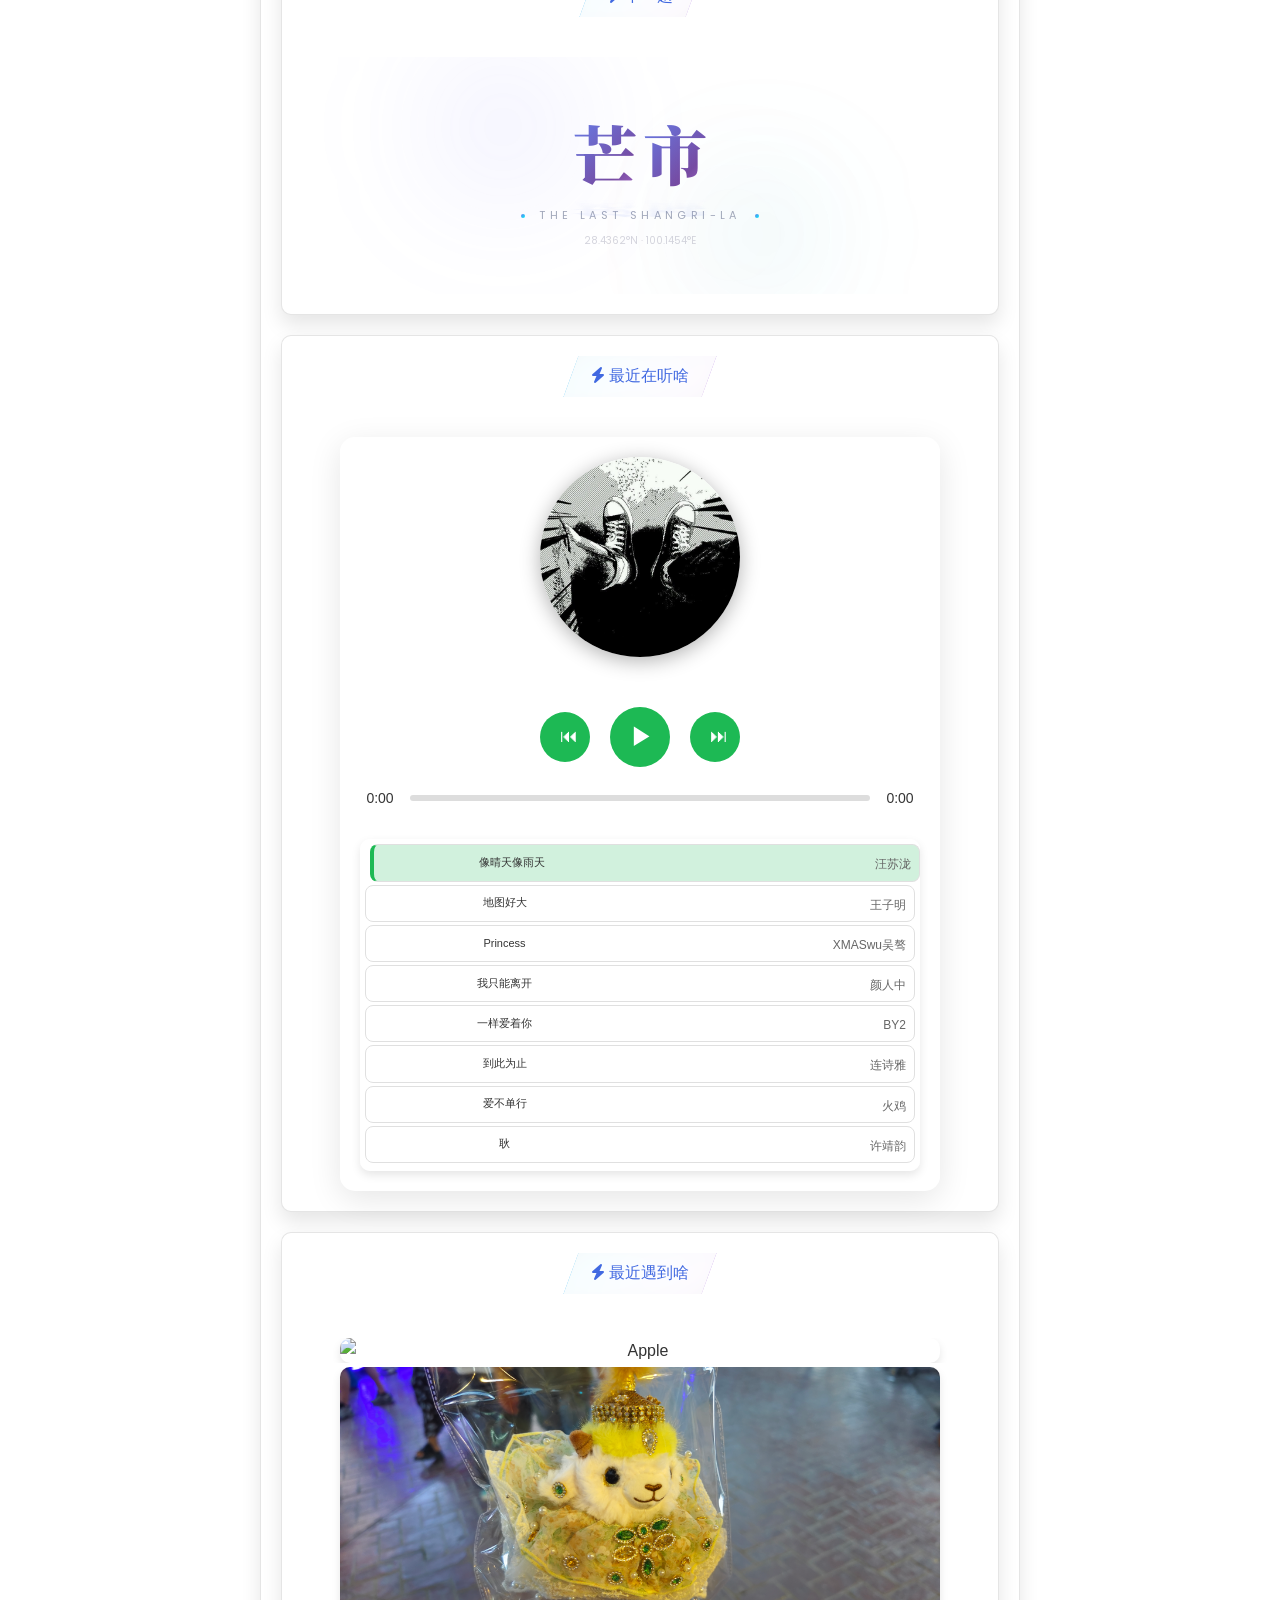
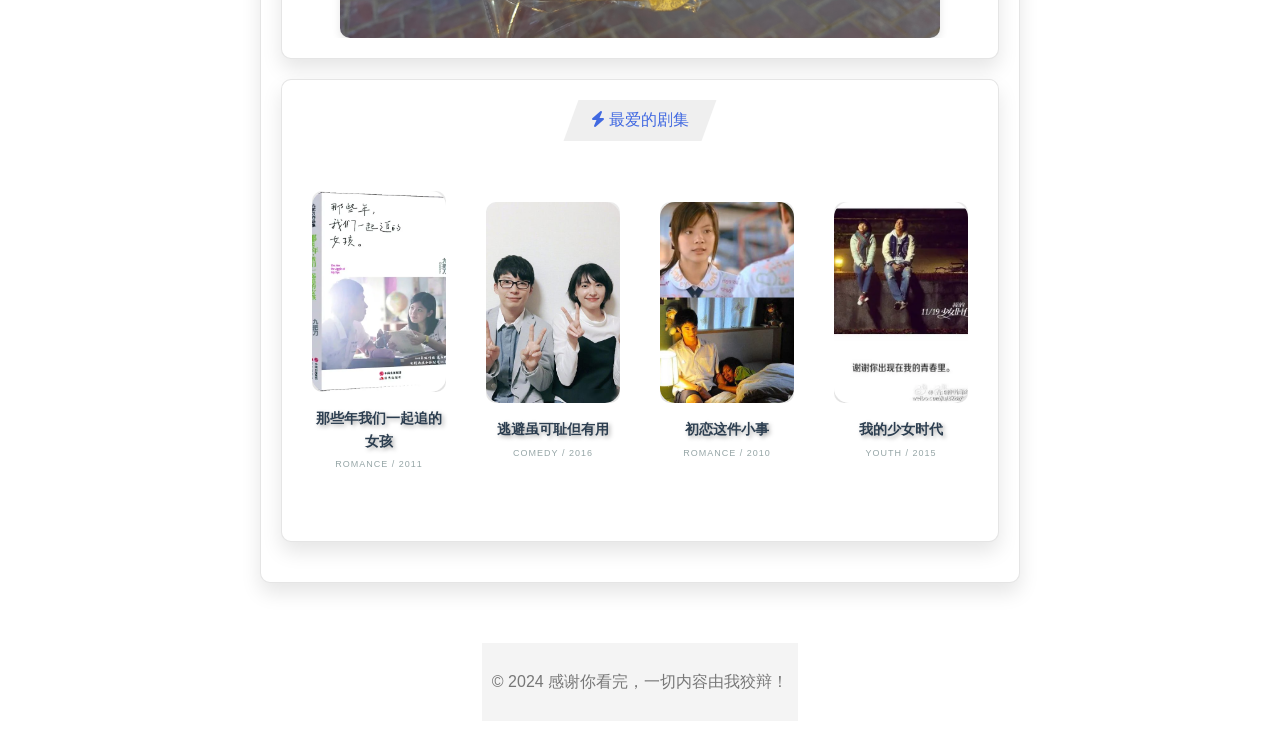
==== commit 567c89b7: "Update index.html" ====
--- a/index.html
+++ b/index.html
@@ -3279,6 +3279,35 @@
 						</div>
 						<span class="author">xianggugu</span>
 					</div>
+					<span class="date">2026年10月9日</span>
+				</div>
+				<div class="article-content">
+					<p>中秋在沙漠吃沙，国庆不像放假休息，更像给自己弄出去搞拉练了🥹，今年的假期就到此结束啦。</p>
+			
+				</div>
+				<div class="article-footer">
+			
+			
+			
+			
+			
+			
+			
+					<span class="source">来自Web版</span>
+				</div>
+			</div>
+			<div class="article" data-index="55">
+				<span class="mirrored-tag"><i class="fa-solid fa-tag"></i></span>
+				<div class="article-header">
+					<div class="header-left">
+						<div class="avatar-container">
+							<img src="./3.jpg" alt="Avatar" class="avatar">
+							<div class="avatar-icon">
+								<i class="fa-solid fa-bolt fa-fade"></i>
+							</div>
+						</div>
+						<span class="author">xianggugu</span>
+					</div>
 					<span class="date">2026年9月1日</span>
 				</div>
 				<div class="article-content">
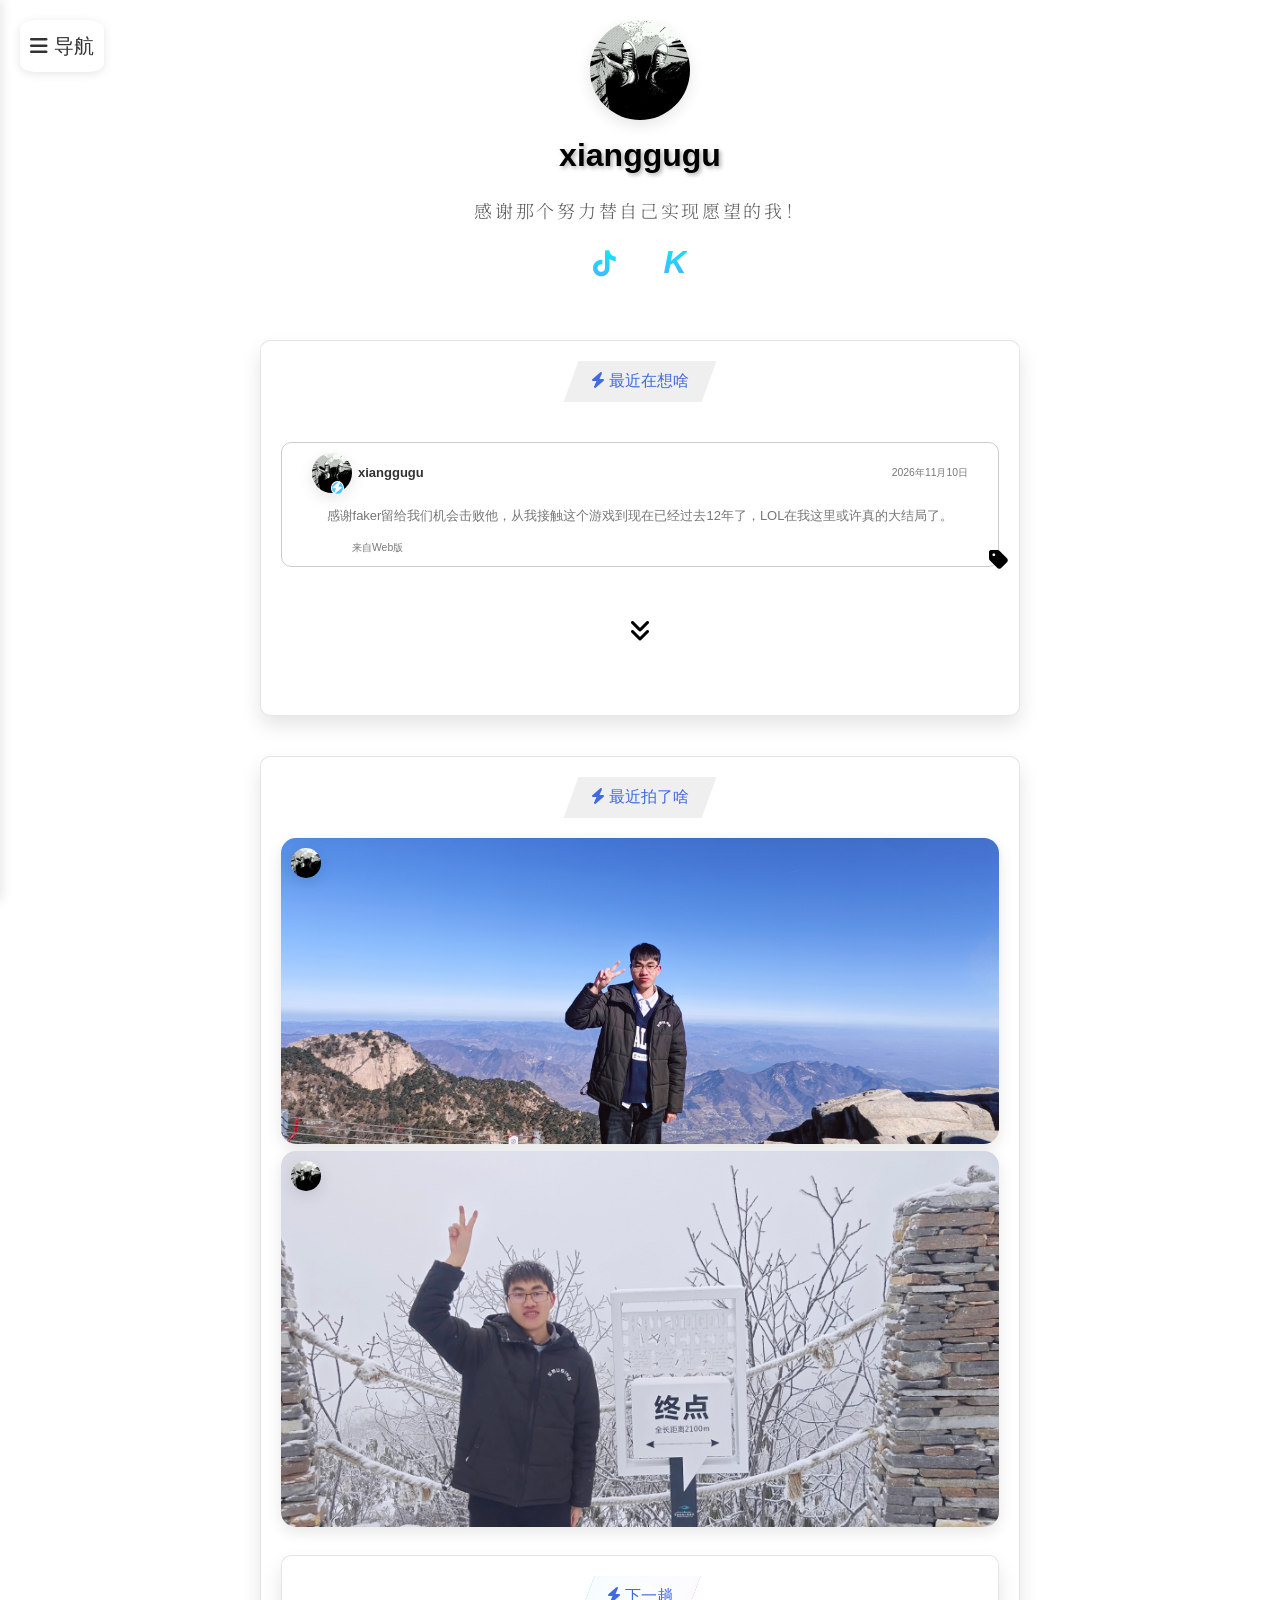
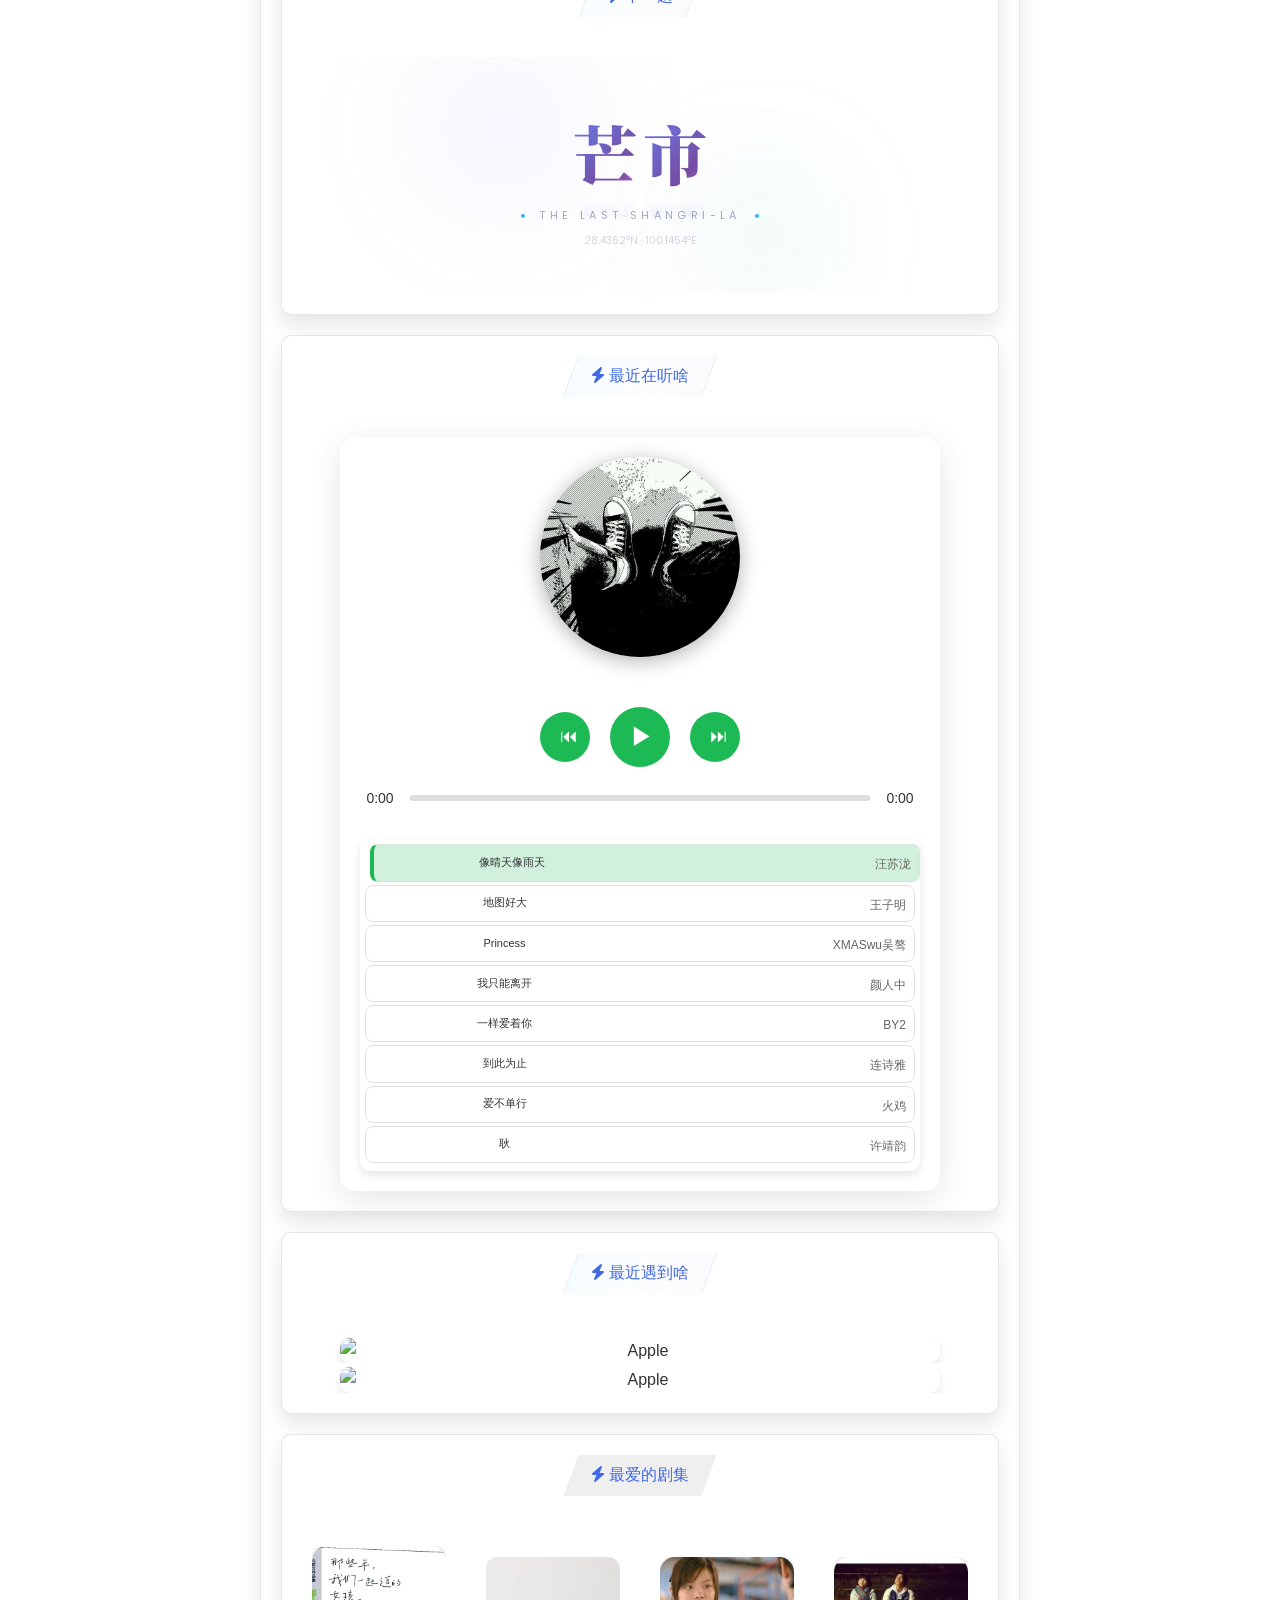
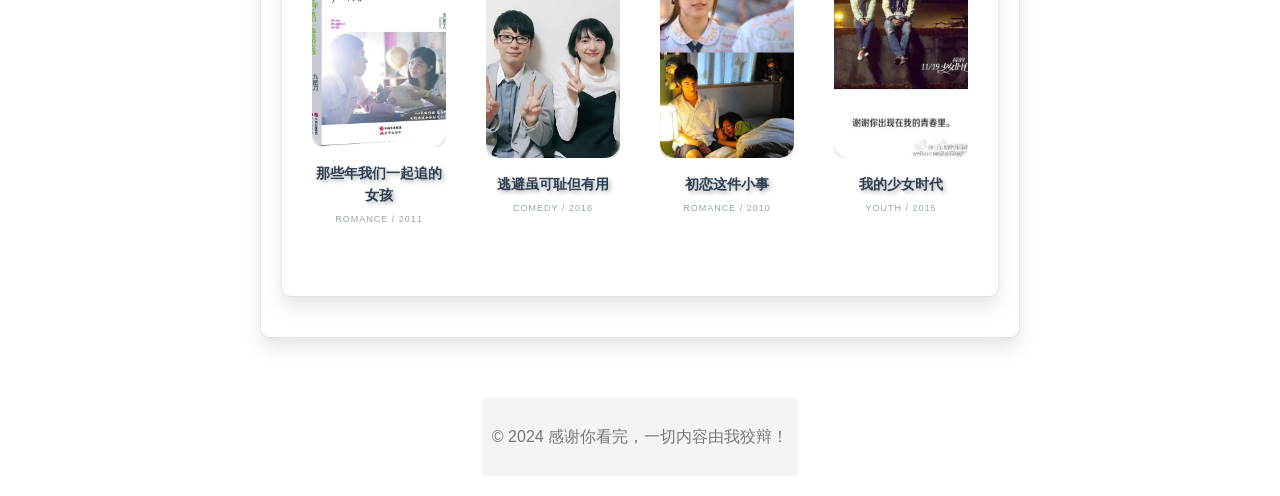
==== commit f62bc468: "Update index.html" ====
--- a/index.html
+++ b/index.html
@@ -3279,6 +3279,35 @@
 						</div>
 						<span class="author">xianggugu</span>
 					</div>
+					<span class="date">2026年11月10日</span>
+				</div>
+				<div class="article-content">
+					<p>感谢faker留给我们机会击败他，从我接触这个游戏到现在已经过去12年了，LOL在我这里或许真的大结局了。</p>
+			
+				</div>
+				<div class="article-footer">
+			
+			
+			
+			
+			
+			
+			
+					<span class="source">来自Web版</span>
+				</div>
+			</div>
+			<div class="article" data-index="55">
+				<span class="mirrored-tag"><i class="fa-solid fa-tag"></i></span>
+				<div class="article-header">
+					<div class="header-left">
+						<div class="avatar-container">
+							<img src="./3.jpg" alt="Avatar" class="avatar">
+							<div class="avatar-icon">
+								<i class="fa-solid fa-bolt fa-fade"></i>
+							</div>
+						</div>
+						<span class="author">xianggugu</span>
+					</div>
 					<span class="date">2026年10月9日</span>
 				</div>
 				<div class="article-content">
@@ -3716,7 +3745,7 @@
 		</div>
 		<div class="la"
 			style="display: flex; align-items: center; justify-content: center; position: relative; overflow: hidden; margin-top: 4px;">
-			<img src="./1110.jpg" alt="Apple" class="zoom-image"
+			<img src="./1111.jpg" alt="Apple" class="zoom-image"
 				style="width: 100%; max-width: 600px; height: auto; border-radius: 10px; object-fit: cover; box-shadow: 0 4px 8px rgba(0, 0, 0, 0.1);">
 		</div>
 		
